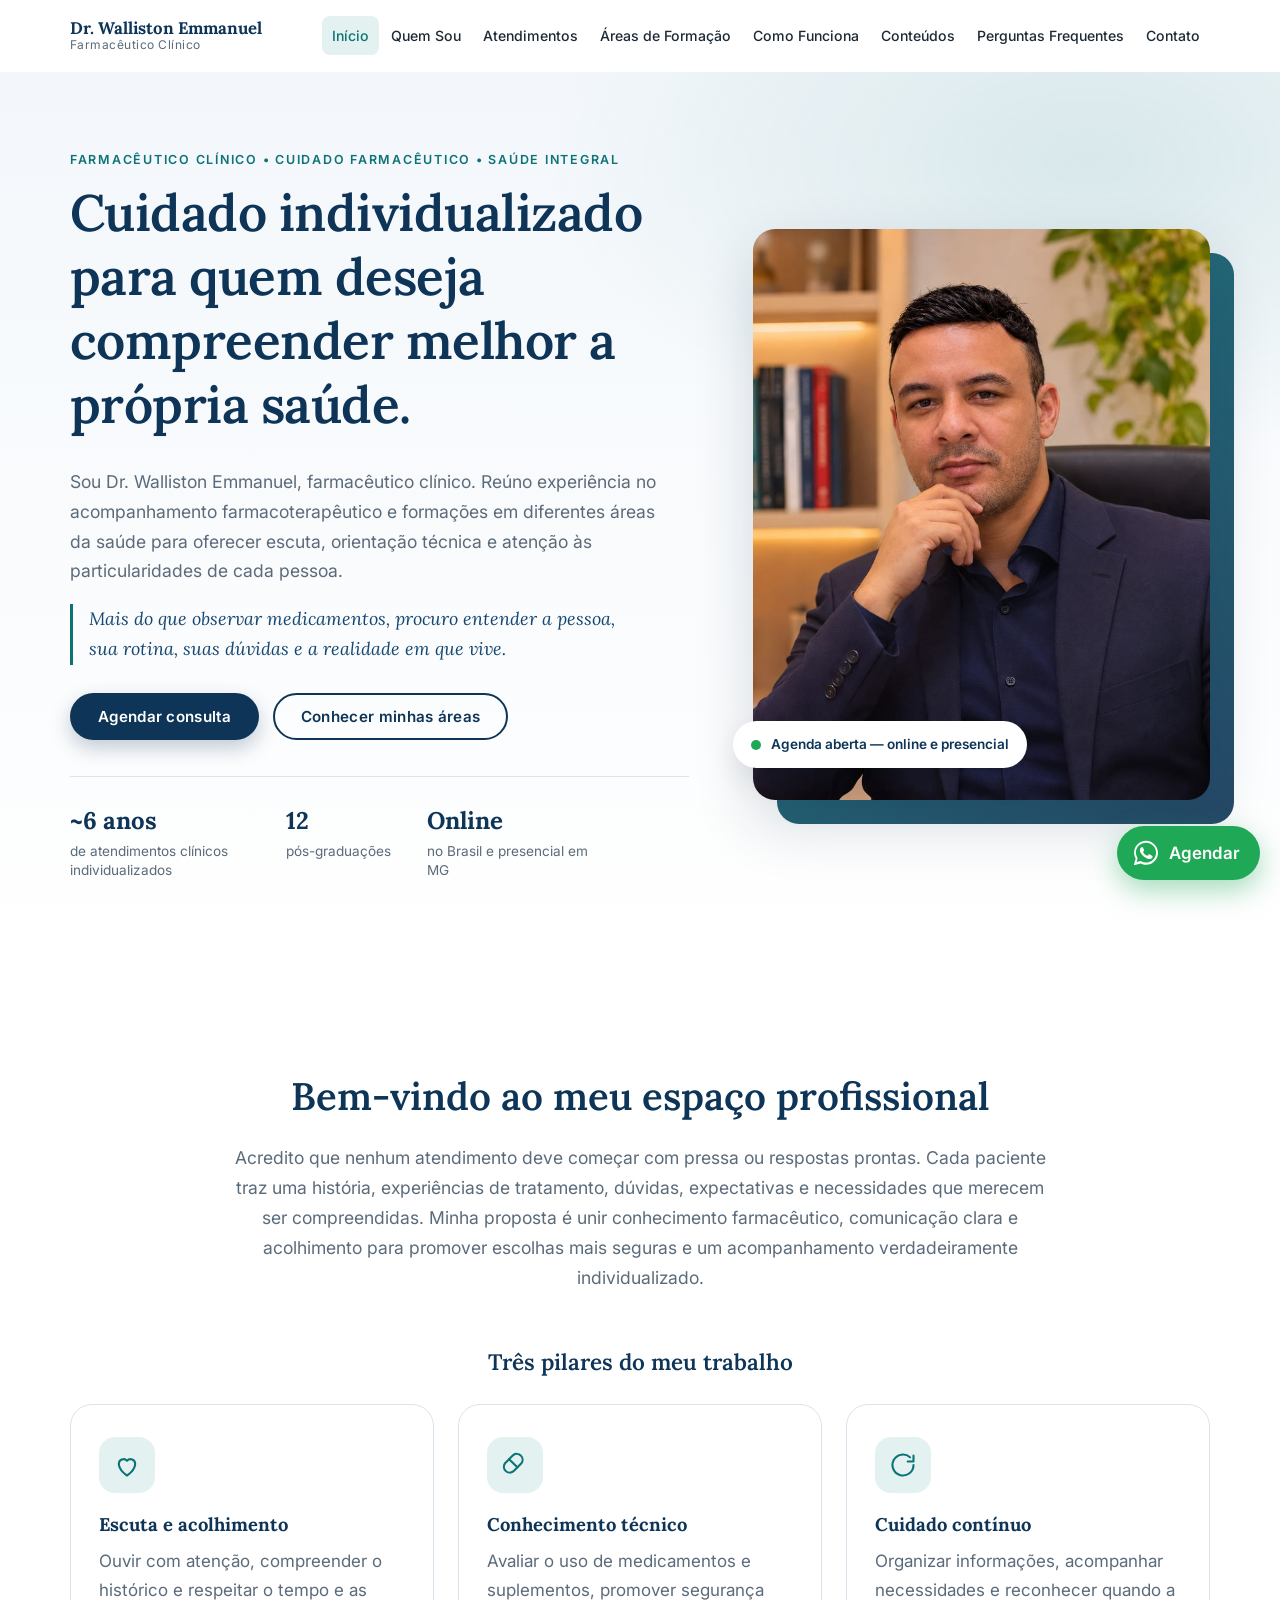
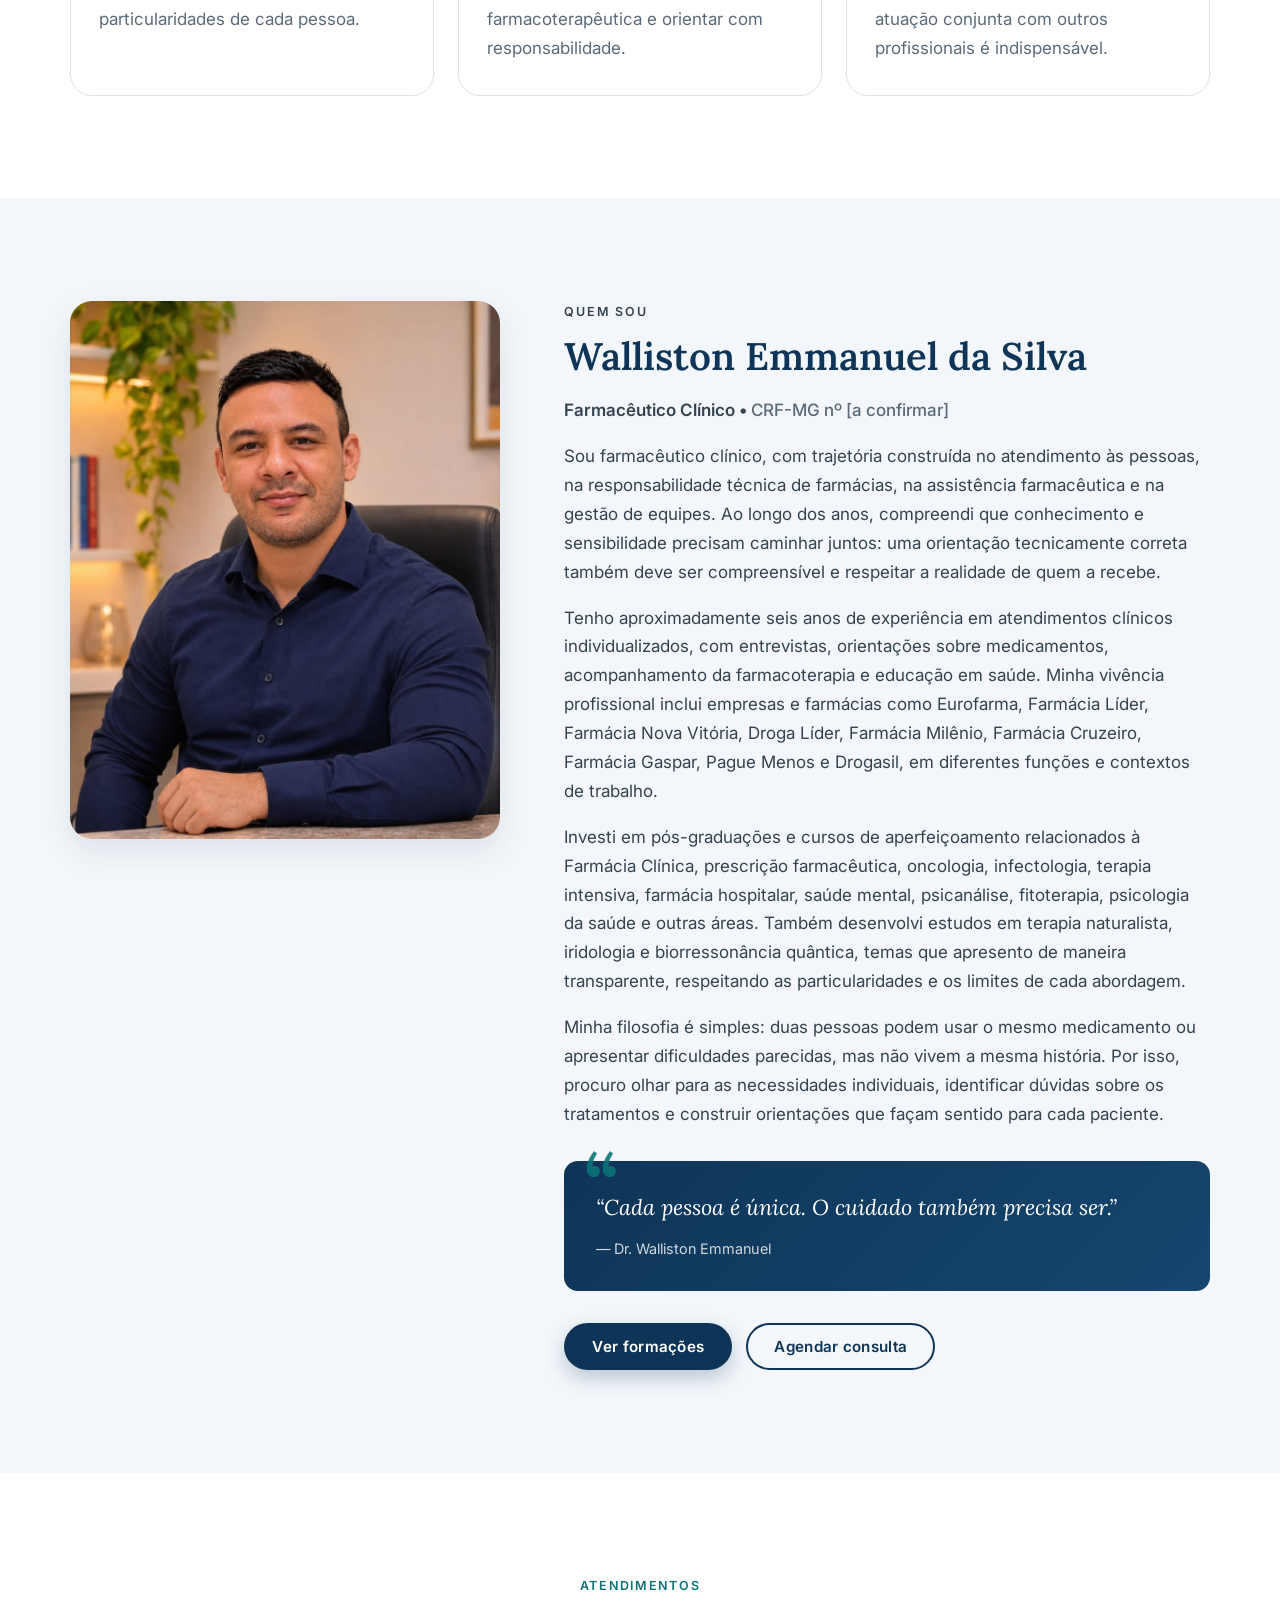
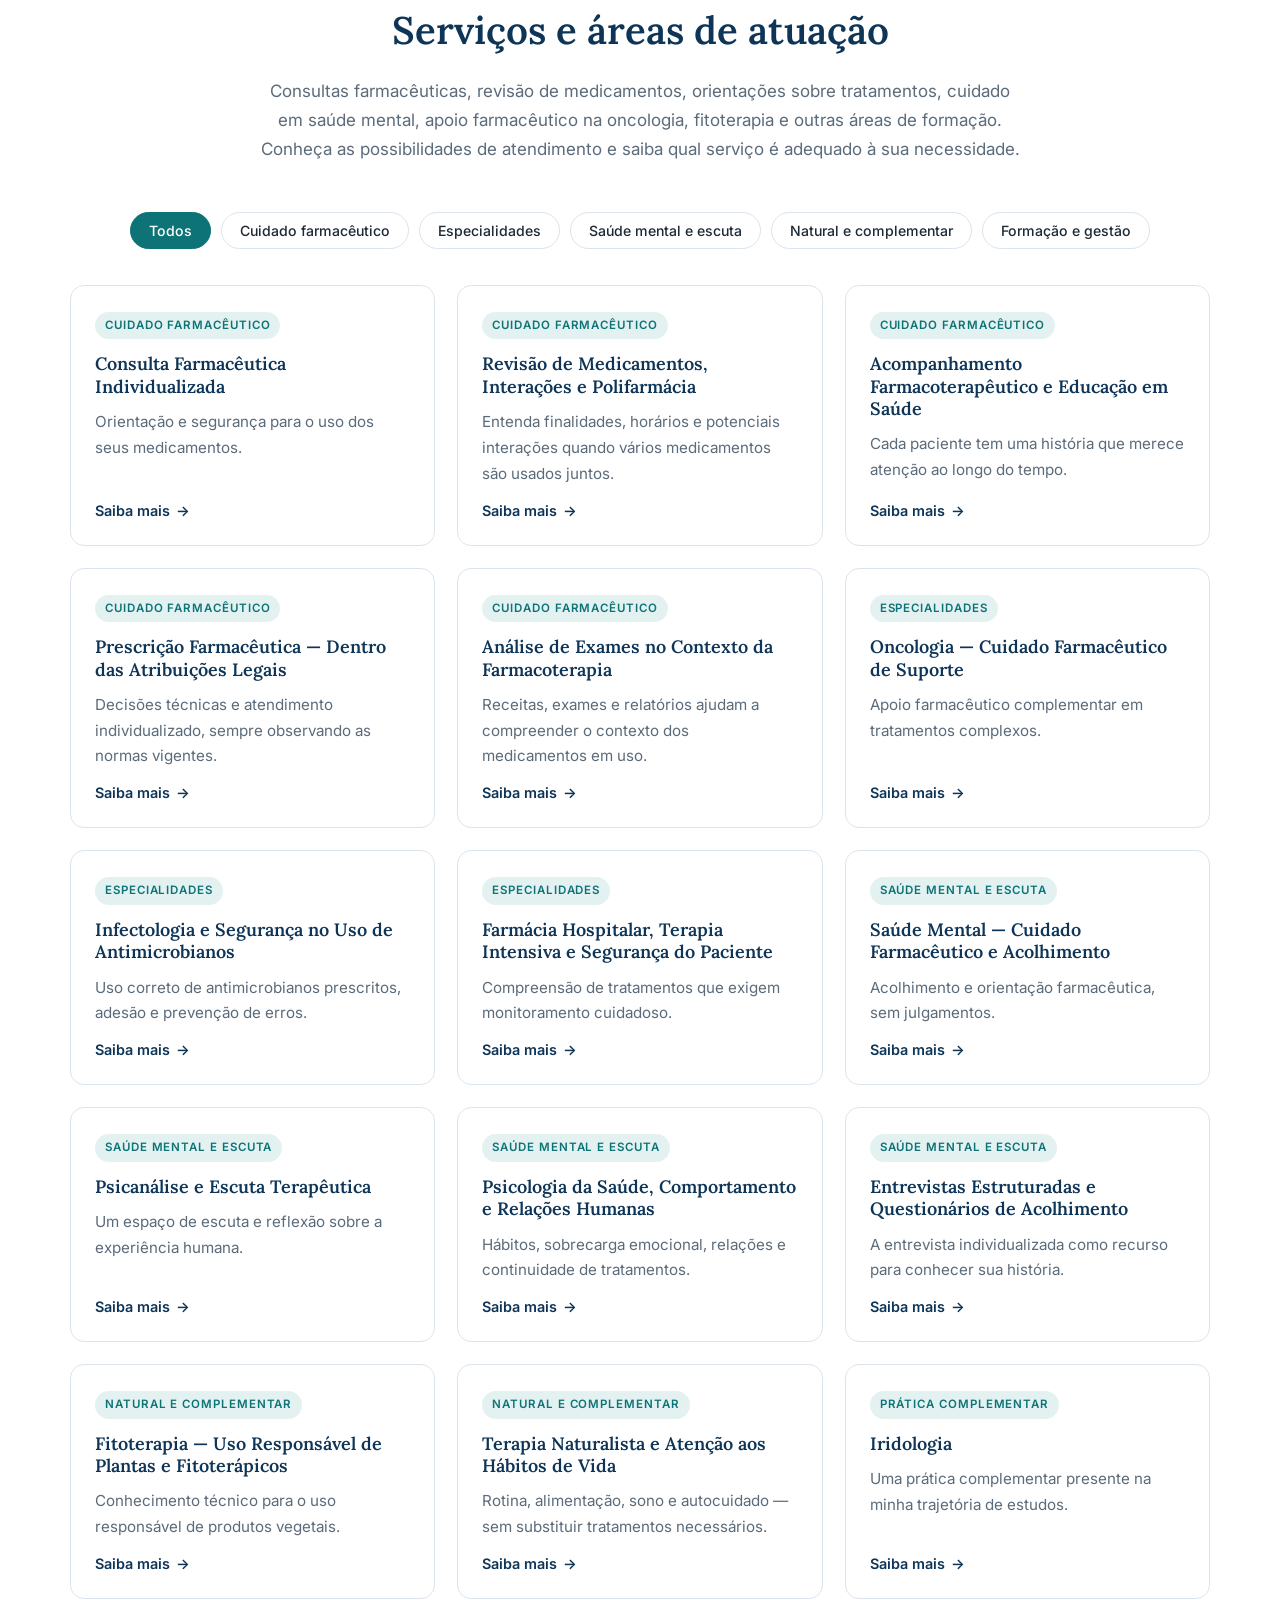
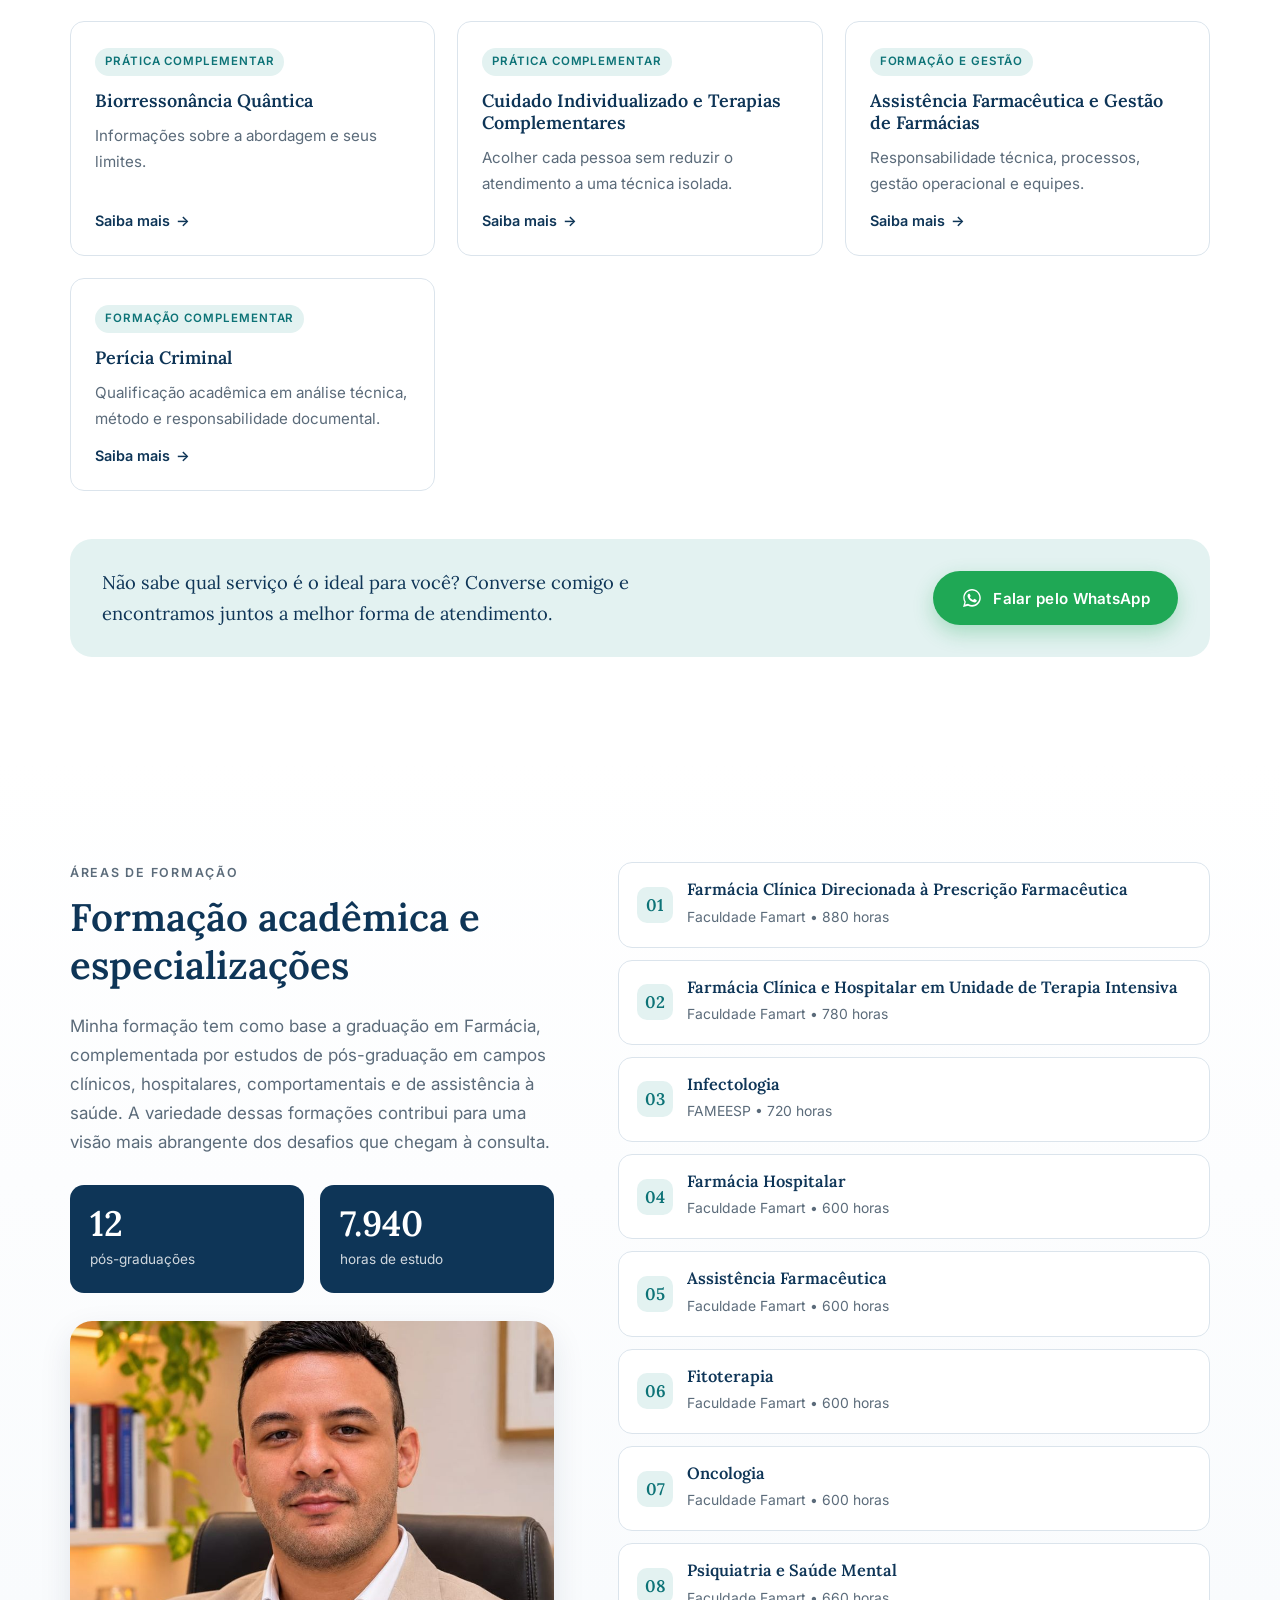
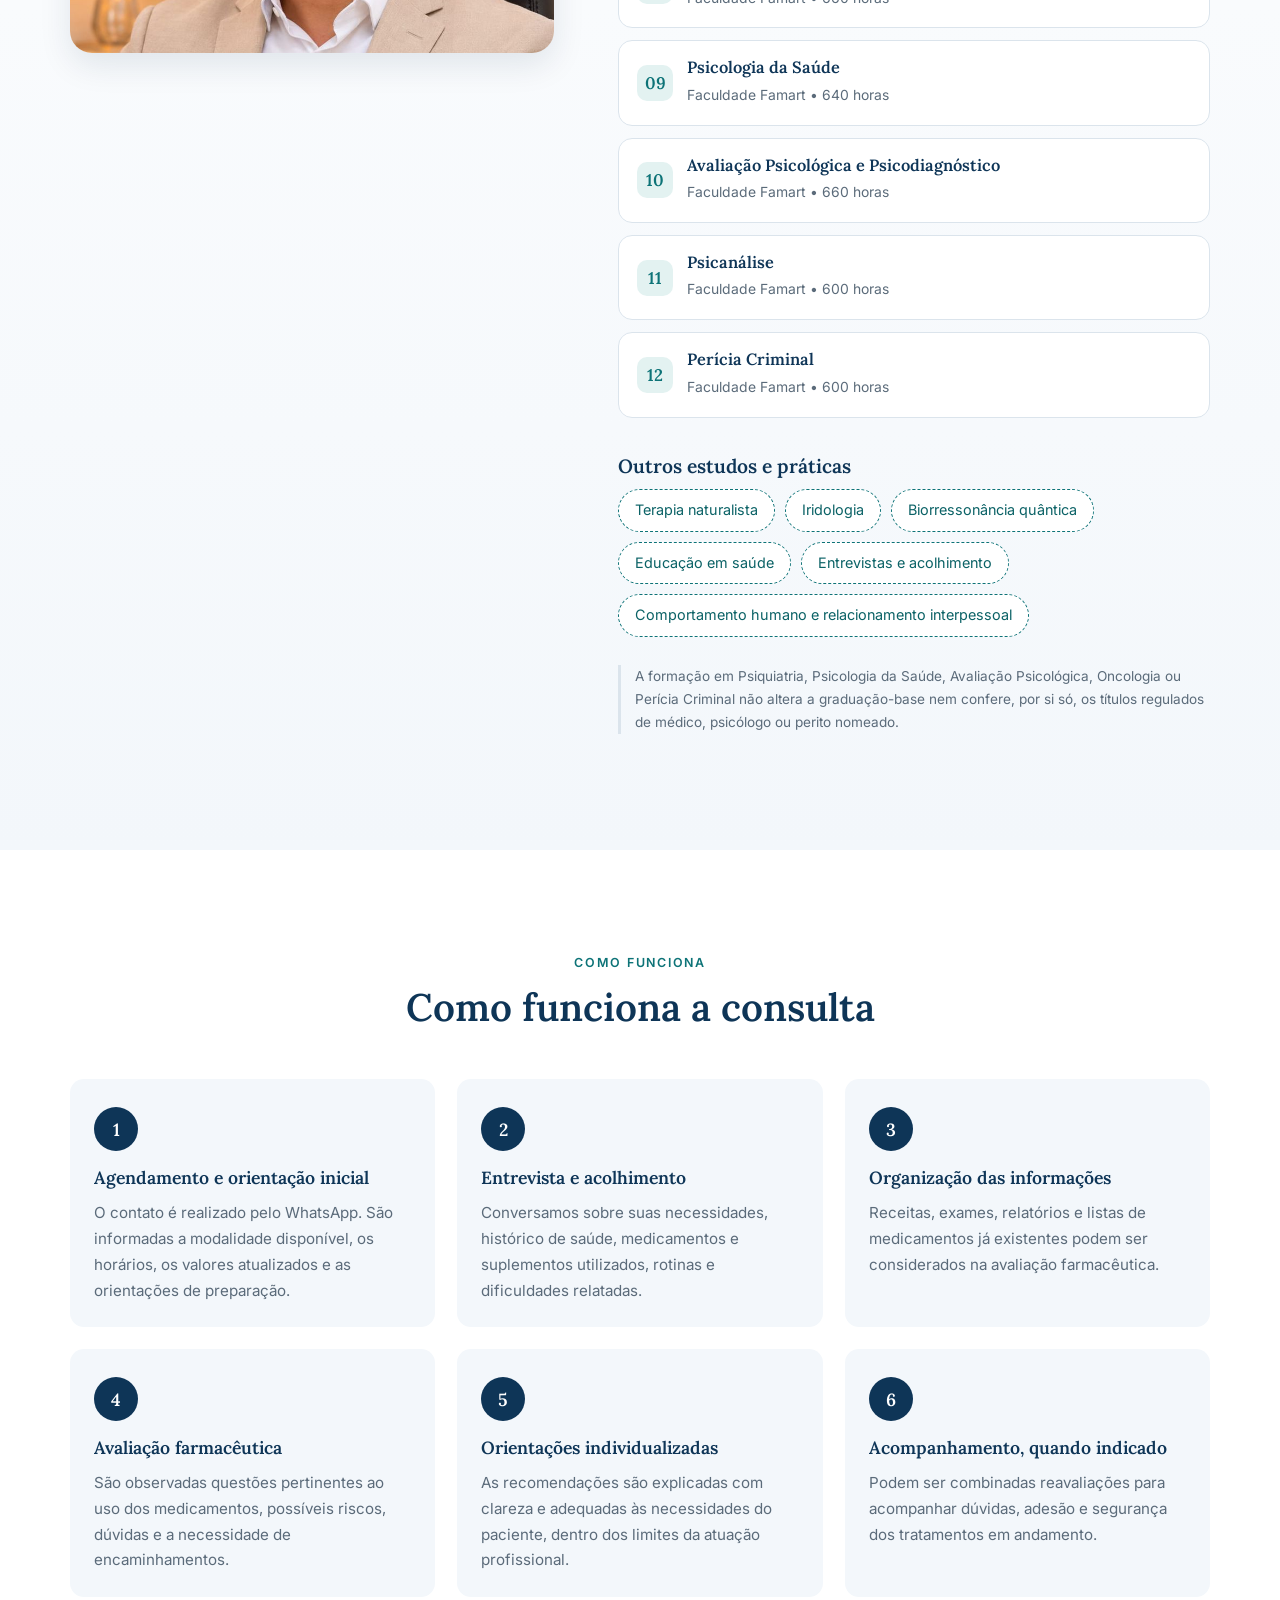
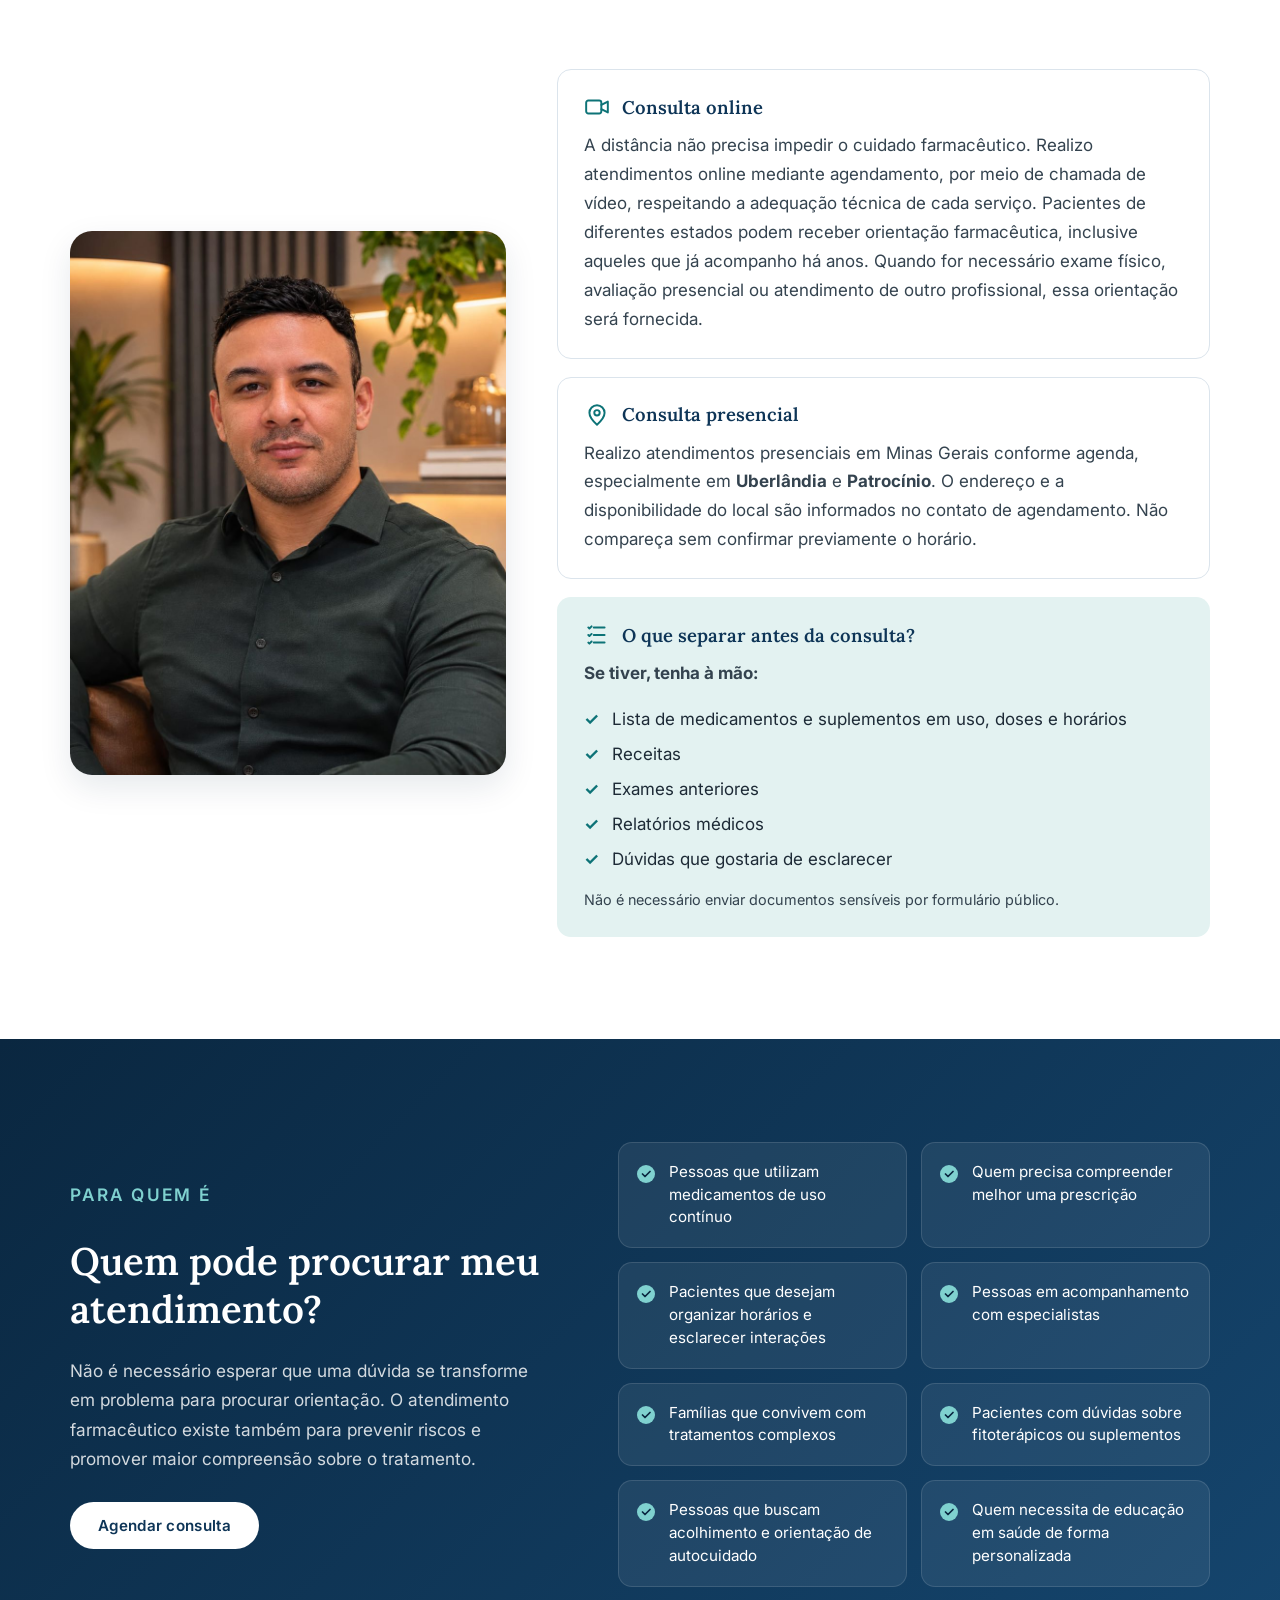
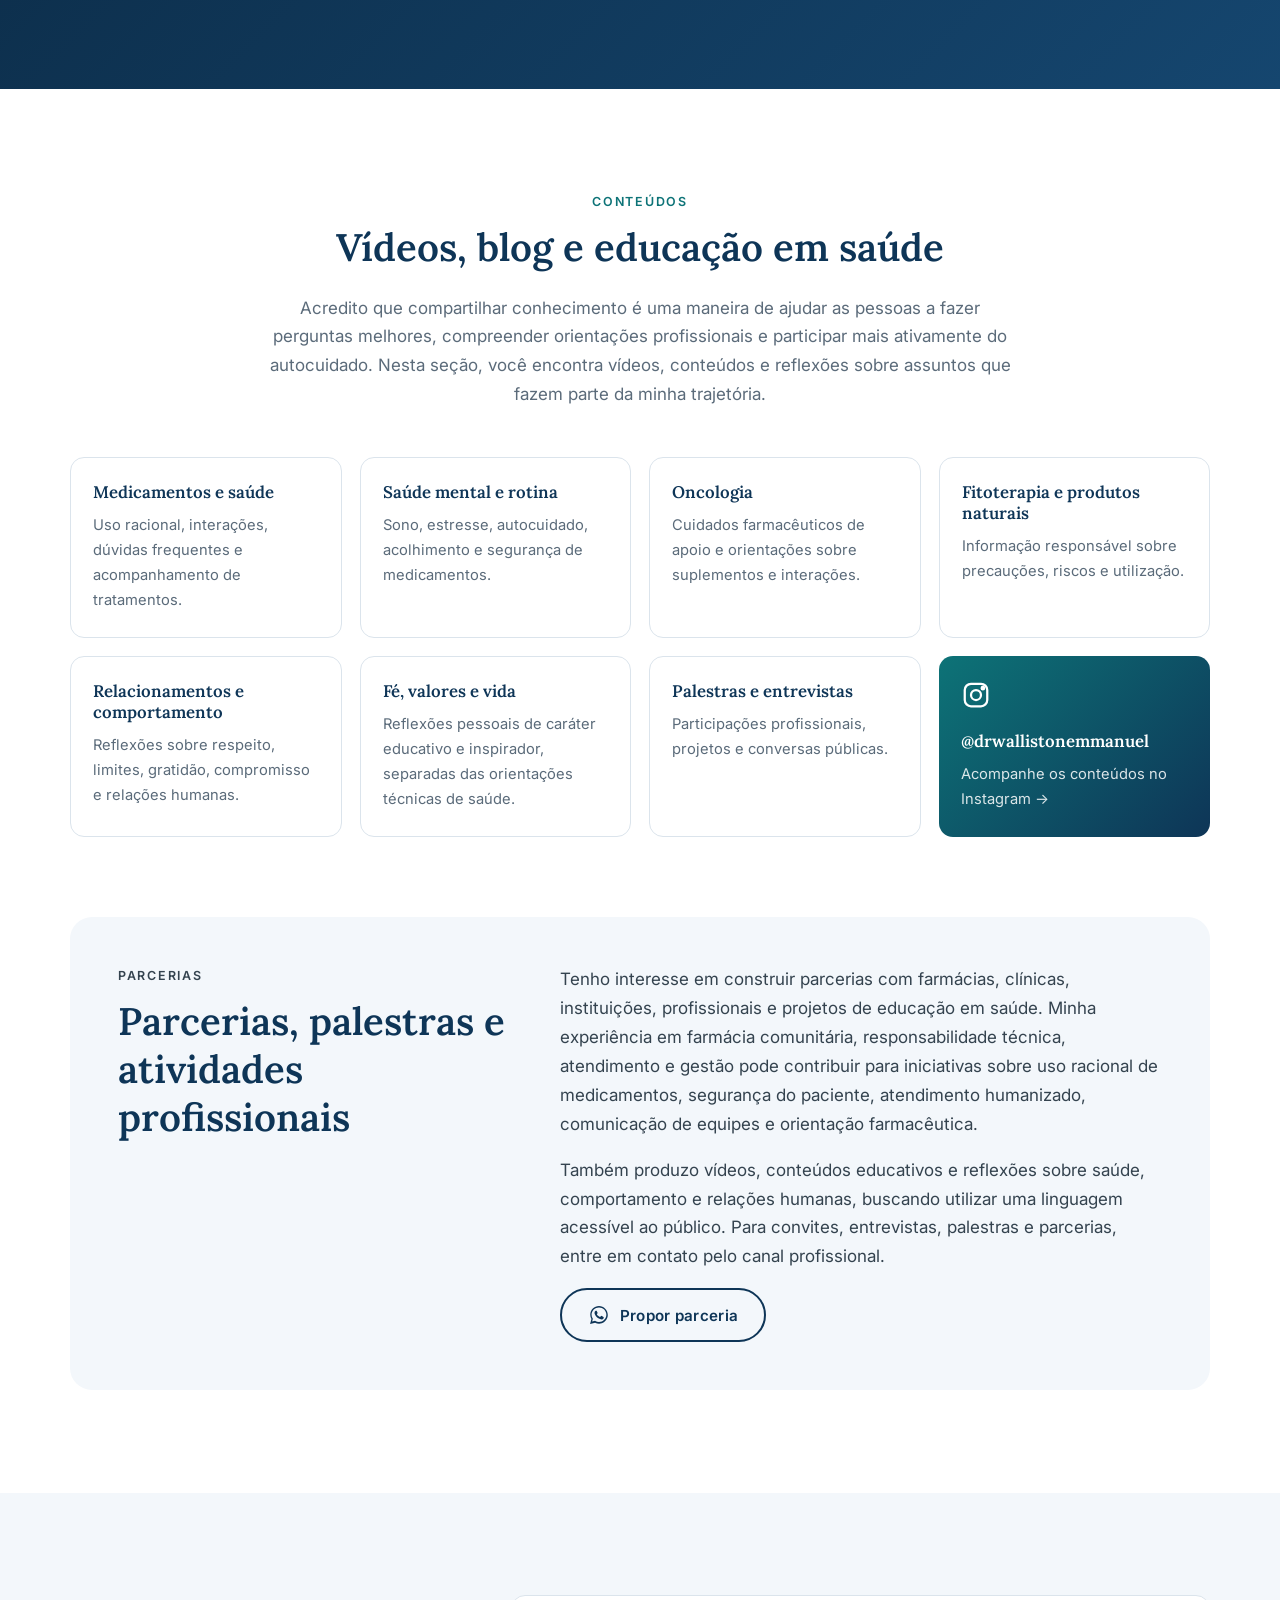
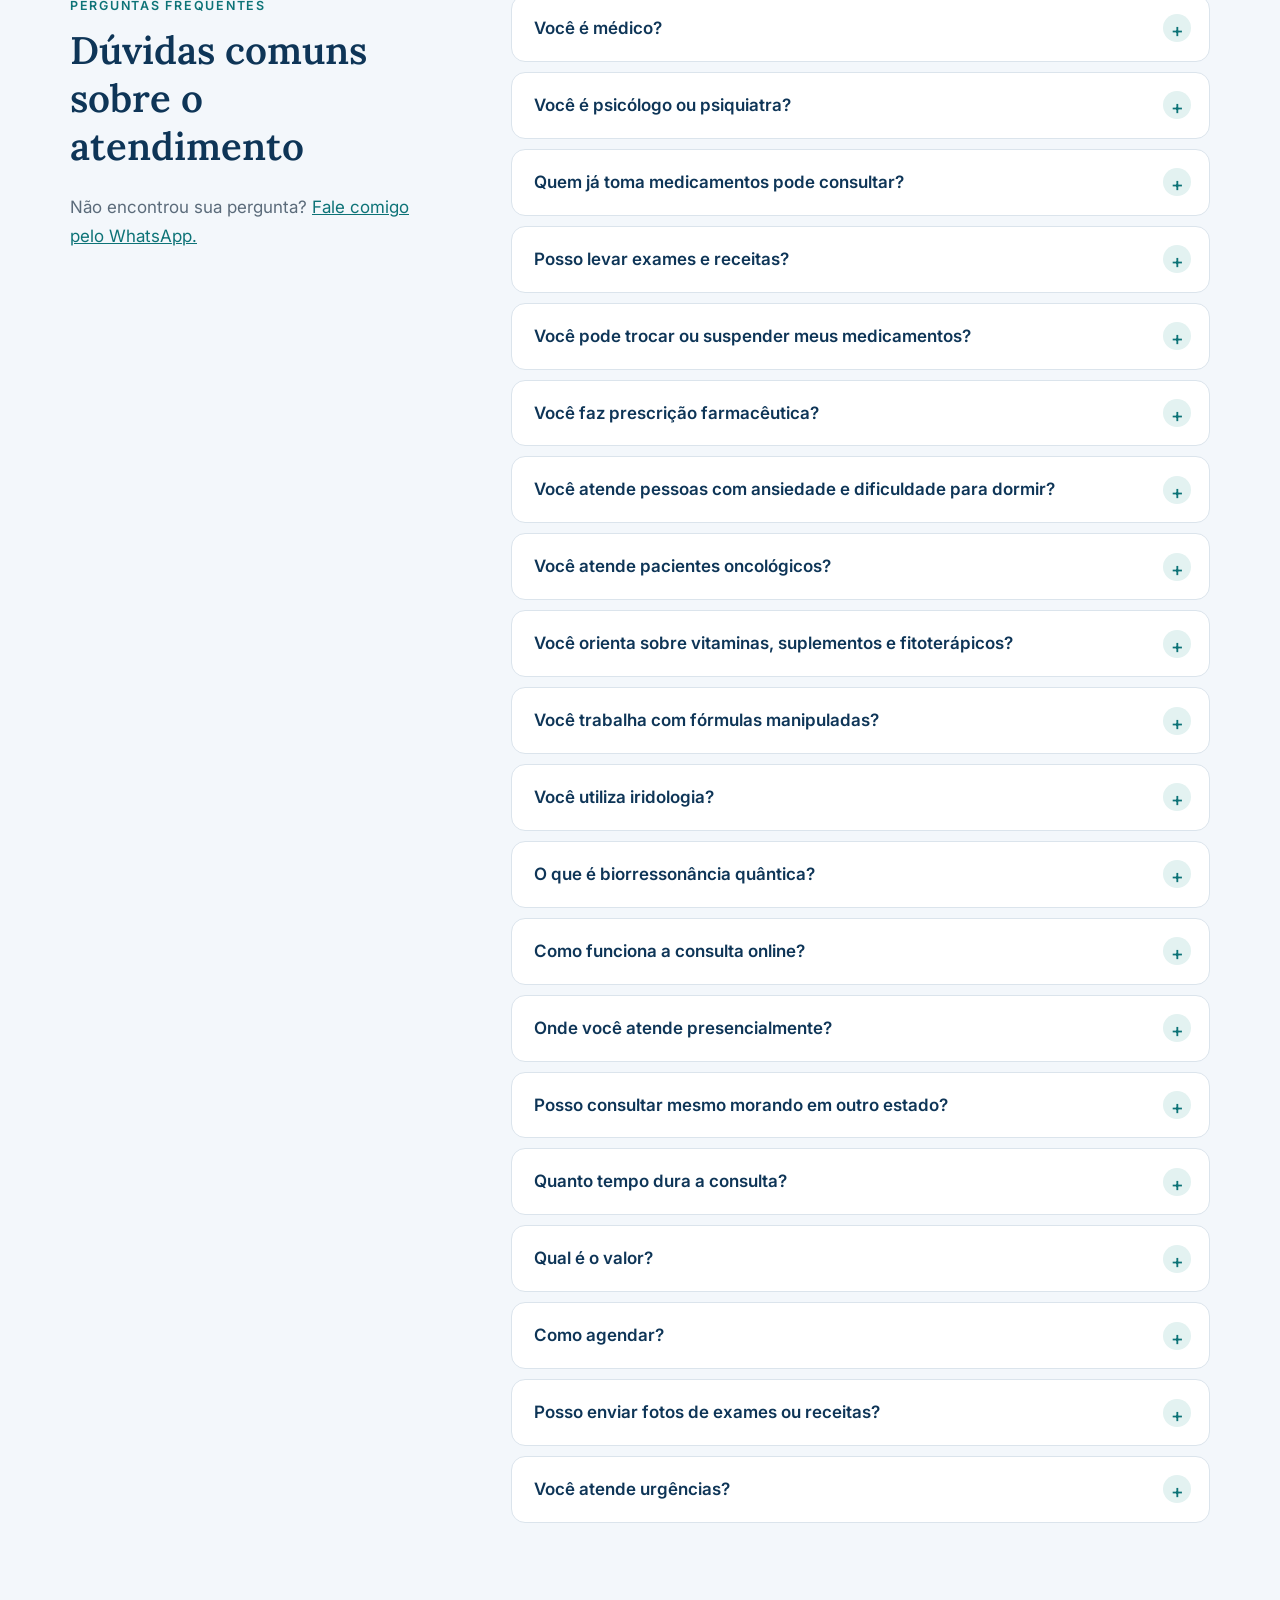
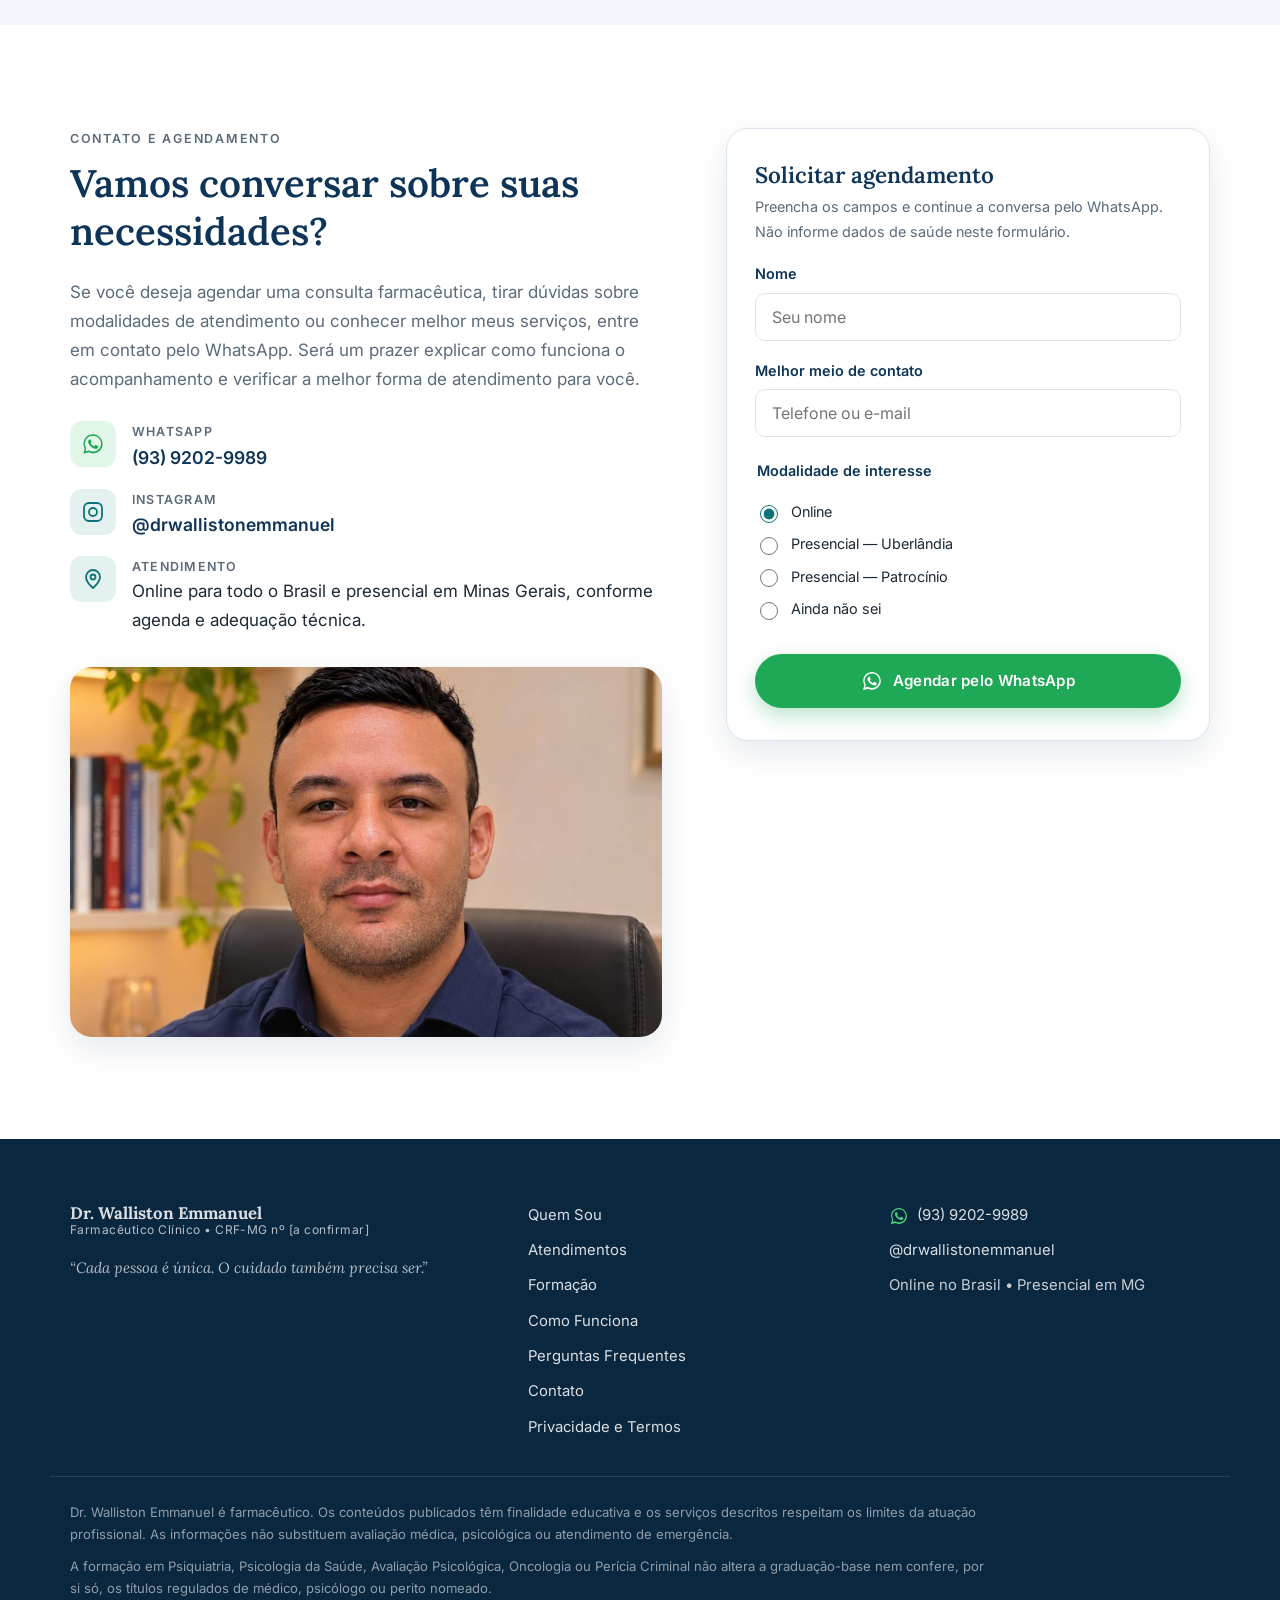
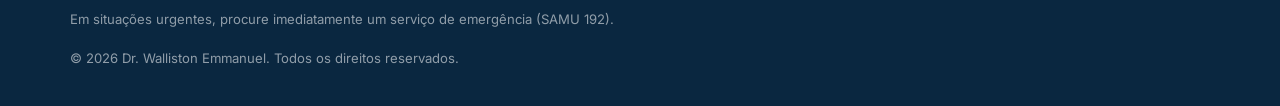
==== index.html @ 7d1b39a8 "Sua mensagem de commit aqui" ====
<!DOCTYPE html>
<html lang="pt-BR">
<head>
  <meta charset="UTF-8">
  <meta name="viewport" content="width=device-width, initial-scale=1.0">
  <title>Dr. Walliston Emmanuel | Farmacêutico Clínico e Consulta Online</title>
  <meta name="description" content="Consulta farmacêutica individualizada, orientação sobre medicamentos, fitoterapia e cuidado em saúde mental. Conheça o atendimento do Dr. Walliston Emmanuel.">
  <meta property="og:title" content="Dr. Walliston Emmanuel | Farmacêutico Clínico">
  <meta property="og:description" content="Cuidado individualizado para quem deseja compreender melhor a própria saúde.">
  <meta property="og:image" content="assets/img/hero.jpg">
  <meta property="og:type" content="website">
  <meta name="theme-color" content="#0e3557">
  <link rel="preconnect" href="https://fonts.googleapis.com">
  <link rel="preconnect" href="https://fonts.gstatic.com" crossorigin>
  <link href="https://fonts.googleapis.com/css2?family=Lora:ital,wght@0,500;0,600;0,700;1,500&family=Inter:wght@400;500;600&display=swap" rel="stylesheet">
  <link rel="stylesheet" href="css/style.css">
  <script type="application/ld+json">
  {
    "@context": "https://schema.org",
    "@type": "Person",
    "name": "Walliston Emmanuel da Silva",
    "alternateName": "Dr. Walliston Emmanuel",
    "jobTitle": "Farmacêutico Clínico",
    "telephone": "+55-93-9202-9989",
    "sameAs": ["https://www.instagram.com/drwallistonemmanuel/"],
    "address": {"@type": "PostalAddress", "addressRegion": "MG", "addressCountry": "BR"}
  }
  </script>
</head>
<body>
  <a class="skip" href="#conteudo">Pular para o conteúdo</a>

  <!-- ===== CABEÇALHO ===== -->
  <header class="header" id="topo">
    <div class="container header__inner">
      <a href="#inicio" class="brand" aria-label="Dr. Walliston Emmanuel — início">
        <span class="brand__text">
          <strong>Dr. Walliston Emmanuel</strong>
          <small>Farmacêutico Clínico</small>
        </span>
      </a>
      <button class="nav-toggle" aria-label="Abrir menu" aria-expanded="false" aria-controls="menu">
        <span></span><span></span><span></span>
      </button>
      <nav class="nav" id="menu" aria-label="Menu principal">
        <ul>
          <li><a href="#inicio">Início</a></li>
          <li><a href="#quem-sou">Quem Sou</a></li>
          <li><a href="#atendimentos">Atendimentos</a></li>
          <li><a href="#formacao">Áreas de Formação</a></li>
          <li><a href="#como-funciona">Como Funciona</a></li>
          <li><a href="#conteudos">Conteúdos</a></li>
          <li><a href="#faq">Perguntas Frequentes</a></li>
          <li><a href="#contato">Contato</a></li>
        </ul>
        <a href="#contato" class="btn btn--primary btn--sm nav__cta">Agendar consulta</a>
      </nav>
    </div>
  </header>

  <main id="conteudo">

    <!-- ===== 1. INÍCIO ===== -->
    <section class="hero" id="inicio">
      <div class="container hero__inner">
        <div class="hero__text reveal">
          <p class="eyebrow">Farmacêutico Clínico • Cuidado Farmacêutico • Saúde Integral</p>
          <h1>Cuidado individualizado para quem deseja compreender melhor a própria saúde.</h1>
          <p class="hero__sub">Sou Dr. Walliston Emmanuel, farmacêutico clínico. Reúno experiência no acompanhamento farmacoterapêutico e formações em diferentes áreas da saúde para oferecer escuta, orientação técnica e atenção às particularidades de cada pessoa.</p>
          <p class="hero__call">Mais do que observar medicamentos, procuro entender a pessoa, sua rotina, suas dúvidas e a realidade em que vive.</p>
          <div class="hero__actions">
            <a href="#contato" class="btn btn--primary">Agendar consulta</a>
            <a href="#atendimentos" class="btn btn--ghost">Conhecer minhas áreas</a>
          </div>
          <ul class="hero__facts">
            <li><strong>~6 anos</strong><span>de atendimentos clínicos individualizados</span></li>
            <li><strong>12</strong><span>pós-graduações</span></li>
            <li><strong>Online</strong><span>no Brasil e presencial em MG</span></li>
          </ul>
        </div>
        <figure class="hero__photo reveal">
          <img src="assets/img/hero.jpg" alt="Dr. Walliston Emmanuel em seu consultório, de blazer azul-marinho" width="900" height="1125" fetchpriority="high">
          <figcaption class="hero__badge">
            <span class="dot"></span> Agenda aberta — online e presencial
          </figcaption>
        </figure>
      </div>
    </section>

    <!-- Boas-vindas + pilares -->
    <section class="section welcome">
      <div class="container">
        <div class="welcome__intro reveal">
          <h2>Bem-vindo ao meu espaço profissional</h2>
          <p>Acredito que nenhum atendimento deve começar com pressa ou respostas prontas. Cada paciente traz uma história, experiências de tratamento, dúvidas, expectativas e necessidades que merecem ser compreendidas. Minha proposta é unir conhecimento farmacêutico, comunicação clara e acolhimento para promover escolhas mais seguras e um acompanhamento verdadeiramente individualizado.</p>
        </div>
        <h3 class="pillars__title reveal">Três pilares do meu trabalho</h3>
        <div class="pillars">
          <article class="pillar reveal">
            <div class="pillar__icon" aria-hidden="true">
              <svg viewBox="0 0 24 24"><path d="M12 21s-7-4.35-7-10a4 4 0 0 1 7-2.65A4 4 0 0 1 19 11c0 5.65-7 10-7 10z"/></svg>
            </div>
            <h4>Escuta e acolhimento</h4>
            <p>Ouvir com atenção, compreender o histórico e respeitar o tempo e as particularidades de cada pessoa.</p>
          </article>
          <article class="pillar reveal">
            <div class="pillar__icon" aria-hidden="true">
              <svg viewBox="0 0 24 24"><path d="M10.5 3.5a5 5 0 0 1 7 7l-7 7a5 5 0 0 1-7-7z"/><path d="M7 7l7 7"/></svg>
            </div>
            <h4>Conhecimento técnico</h4>
            <p>Avaliar o uso de medicamentos e suplementos, promover segurança farmacoterapêutica e orientar com responsabilidade.</p>
          </article>
          <article class="pillar reveal">
            <div class="pillar__icon" aria-hidden="true">
              <svg viewBox="0 0 24 24"><path d="M21 12a9 9 0 1 1-3-6.7"/><path d="M21 4v5h-5"/></svg>
            </div>
            <h4>Cuidado contínuo</h4>
            <p>Organizar informações, acompanhar necessidades e reconhecer quando a atuação conjunta com outros profissionais é indispensável.</p>
          </article>
        </div>
      </div>
    </section>

    <!-- ===== 2. QUEM SOU ===== -->
    <section class="section about" id="quem-sou">
      <div class="container about__inner">
        <figure class="about__photo reveal">
          <img src="assets/img/sobre.jpg" alt="Dr. Walliston Emmanuel sorrindo, sentado à mesa do consultório" width="900" height="1125" loading="lazy">
        </figure>
        <div class="about__text reveal">
          <p class="eyebrow">Quem sou</p>
          <h2>Walliston Emmanuel da Silva</h2>
          <p class="about__role">Farmacêutico Clínico • <span class="crf">CRF-MG nº <!-- TODO: inserir número confirmado -->[a confirmar]</span></p>
          <p>Sou farmacêutico clínico, com trajetória construída no atendimento às pessoas, na responsabilidade técnica de farmácias, na assistência farmacêutica e na gestão de equipes. Ao longo dos anos, compreendi que conhecimento e sensibilidade precisam caminhar juntos: uma orientação tecnicamente correta também deve ser compreensível e respeitar a realidade de quem a recebe.</p>
          <p>Tenho aproximadamente seis anos de experiência em atendimentos clínicos individualizados, com entrevistas, orientações sobre medicamentos, acompanhamento da farmacoterapia e educação em saúde. Minha vivência profissional inclui empresas e farmácias como Eurofarma, Farmácia Líder, Farmácia Nova Vitória, Droga Líder, Farmácia Milênio, Farmácia Cruzeiro, Farmácia Gaspar, Pague Menos e Drogasil, em diferentes funções e contextos de trabalho.</p>
          <p>Investi em pós-graduações e cursos de aperfeiçoamento relacionados à Farmácia Clínica, prescrição farmacêutica, oncologia, infectologia, terapia intensiva, farmácia hospitalar, saúde mental, psicanálise, fitoterapia, psicologia da saúde e outras áreas. Também desenvolvi estudos em terapia naturalista, iridologia e biorressonância quântica, temas que apresento de maneira transparente, respeitando as particularidades e os limites de cada abordagem.</p>
          <p>Minha filosofia é simples: duas pessoas podem usar o mesmo medicamento ou apresentar dificuldades parecidas, mas não vivem a mesma história. Por isso, procuro olhar para as necessidades individuais, identificar dúvidas sobre os tratamentos e construir orientações que façam sentido para cada paciente.</p>
          <blockquote class="signature">
            <p>“Cada pessoa é única. O cuidado também precisa ser.”</p>
            <cite>— Dr. Walliston Emmanuel</cite>
          </blockquote>
          <div class="about__actions">
            <a href="#formacao" class="btn btn--primary">Ver formações</a>
            <a href="#contato" class="btn btn--ghost">Agendar consulta</a>
          </div>
        </div>
      </div>
    </section>

    <!-- ===== 4. ATENDIMENTOS ===== -->
    <section class="section services" id="atendimentos">
      <div class="container">
        <header class="section__head reveal">
          <p class="eyebrow">Atendimentos</p>
          <h2>Serviços e áreas de atuação</h2>
          <p>Consultas farmacêuticas, revisão de medicamentos, orientações sobre tratamentos, cuidado em saúde mental, apoio farmacêutico na oncologia, fitoterapia e outras áreas de formação. Conheça as possibilidades de atendimento e saiba qual serviço é adequado à sua necessidade.</p>
        </header>

        <div class="filters reveal" role="tablist" aria-label="Filtrar serviços">
          <button class="filter is-active" data-filter="all" role="tab" aria-selected="true">Todos</button>
          <button class="filter" data-filter="farmacia" role="tab" aria-selected="false">Cuidado farmacêutico</button>
          <button class="filter" data-filter="especialidades" role="tab" aria-selected="false">Especialidades</button>
          <button class="filter" data-filter="mente" role="tab" aria-selected="false">Saúde mental e escuta</button>
          <button class="filter" data-filter="natural" role="tab" aria-selected="false">Natural e complementar</button>
          <button class="filter" data-filter="profissional" role="tab" aria-selected="false">Formação e gestão</button>
        </div>

        <div class="cards" id="service-cards">

          <article class="card" data-cat="farmacia">
            <span class="card__tag">Cuidado farmacêutico</span>
            <h3>Consulta Farmacêutica Individualizada</h3>
            <p>Orientação e segurança para o uso dos seus medicamentos.</p>
            <button class="card__more" type="button">Saiba mais</button>
            <div class="card__full" hidden>
              <p>A consulta farmacêutica é um momento de escuta e avaliação profissional dedicado à compreensão do histórico de uso de medicamentos, suplementos, dificuldades de adesão e dúvidas que impactam o autocuidado. Durante o atendimento, conversamos sobre a rotina, os tratamentos prescritos, possíveis efeitos indesejados e necessidades de orientação ou encaminhamento. O objetivo é promover segurança, clareza e uso racional de medicamentos.</p>
              <p class="note"><strong>Indicado para:</strong> quem utiliza medicamentos de maneira contínua, tem dúvidas sobre horários, associações, reações adversas, suplementos ou deseja organizar suas informações de saúde.</p>
            </div>
          </article>

          <article class="card" data-cat="farmacia">
            <span class="card__tag">Cuidado farmacêutico</span>
            <h3>Revisão de Medicamentos, Interações e Polifarmácia</h3>
            <p>Entenda finalidades, horários e potenciais interações quando vários medicamentos são usados juntos.</p>
            <button class="card__more" type="button">Saiba mais</button>
            <div class="card__full" hidden>
              <p>Quando vários medicamentos são utilizados ao mesmo tempo, é importante entender suas finalidades, horários, potenciais interações e cuidados necessários. Faço revisão farmacêutica das informações disponíveis, identifico pontos que merecem atenção e oriento como conversar com o prescritor sobre eventuais ajustes.</p>
              <p class="note">Nenhum medicamento de prescrição é suspenso ou alterado pelo paciente com base apenas em conteúdo do site.</p>
            </div>
          </article>

          <article class="card" data-cat="farmacia">
            <span class="card__tag">Cuidado farmacêutico</span>
            <h3>Acompanhamento Farmacoterapêutico e Educação em Saúde</h3>
            <p>Cada paciente tem uma história que merece atenção ao longo do tempo.</p>
            <button class="card__more" type="button">Saiba mais</button>
            <div class="card__full" hidden>
              <p>O acompanhamento farmacoterapêutico permite revisar dúvidas ao longo do tempo, verificar dificuldades relatadas, organizar o plano de uso dos medicamentos e reforçar orientações relevantes. A educação em saúde faz parte desse processo: compreender o próprio tratamento é uma maneira importante de participar das decisões juntamente com a equipe responsável.</p>
            </div>
          </article>

          <article class="card" data-cat="farmacia">
            <span class="card__tag">Cuidado farmacêutico</span>
            <h3>Prescrição Farmacêutica — Dentro das Atribuições Legais</h3>
            <p>Decisões técnicas e atendimento individualizado, sempre observando as normas vigentes.</p>
            <button class="card__more" type="button">Saiba mais</button>
            <div class="card__full" hidden>
              <p>Minha formação em Farmácia Clínica direcionada à Prescrição Farmacêutica contribui para decisões técnicas e para o atendimento individualizado. Quando cabível e juridicamente autorizado, a atuação pode incluir intervenções e documentos farmacêuticos pertinentes, sempre observando as normas vigentes, a segurança do paciente e a necessidade de avaliação por profissional prescritor habilitado.</p>
            </div>
          </article>

          <article class="card" data-cat="farmacia">
            <span class="card__tag">Cuidado farmacêutico</span>
            <h3>Análise de Exames no Contexto da Farmacoterapia</h3>
            <p>Receitas, exames e relatórios ajudam a compreender o contexto dos medicamentos em uso.</p>
            <button class="card__more" type="button">Saiba mais</button>
            <div class="card__full" hidden>
              <p>Receitas, exames laboratoriais e relatórios já disponíveis ajudam a compreender o contexto dos medicamentos em uso. Posso discutir informações relevantes para o cuidado farmacêutico, orientar sobre possíveis efeitos dos tratamentos em determinados parâmetros e identificar situações que devem ser levadas ao médico responsável.</p>
              <p class="note">Essa análise não substitui diagnóstico nem interpretação médica de exames.</p>
            </div>
          </article>

          <article class="card" data-cat="especialidades">
            <span class="card__tag">Especialidades</span>
            <h3>Oncologia — Cuidado Farmacêutico de Suporte</h3>
            <p>Apoio farmacêutico complementar em tratamentos complexos.</p>
            <button class="card__more" type="button">Saiba mais</button>
            <div class="card__full" hidden>
              <p>Pessoas em tratamento oncológico frequentemente convivem com esquemas terapêuticos complexos, dúvidas sobre medicamentos de suporte, efeitos adversos e uso de suplementos. Minha formação em Oncologia orienta um trabalho de suporte farmacêutico: revisar os medicamentos relatados, reforçar cuidados com adesão, observar riscos de interações e facilitar a comunicação com a equipe assistente.</p>
              <p class="note">O tratamento do câncer é conduzido pela equipe oncológica; o cuidado farmacêutico é complementar.</p>
            </div>
          </article>

          <article class="card" data-cat="especialidades">
            <span class="card__tag">Especialidades</span>
            <h3>Infectologia e Segurança no Uso de Antimicrobianos</h3>
            <p>Uso correto de antimicrobianos prescritos, adesão e prevenção de erros.</p>
            <button class="card__more" type="button">Saiba mais</button>
            <div class="card__full" hidden>
              <p>A formação em Infectologia oferece fundamentos para orientar sobre uso correto de antimicrobianos prescritos, adesão ao esquema, prevenção de erros e reconhecimento de sinais que exigem atendimento.</p>
              <p class="note">A consulta não substitui o diagnóstico da infecção e não é um canal de fornecimento ou prescrição de antibióticos fora das condições legais.</p>
            </div>
          </article>

          <article class="card" data-cat="especialidades">
            <span class="card__tag">Especialidades</span>
            <h3>Farmácia Hospitalar, Terapia Intensiva e Segurança do Paciente</h3>
            <p>Compreensão de tratamentos que exigem monitoramento cuidadoso.</p>
            <button class="card__more" type="button">Saiba mais</button>
            <div class="card__full" hidden>
              <p>Tenho formação em Farmácia Hospitalar e Unidade de Terapia Intensiva, áreas que aprofundam conhecimentos sobre medicamentos de maior complexidade, processos assistenciais, riscos farmacoterapêuticos e comunicação em equipes de saúde. Esses conhecimentos enriquecem minha atuação educativa e clínica, especialmente na compreensão de tratamentos que exigem monitoramento cuidadoso.</p>
            </div>
          </article>

          <article class="card" data-cat="mente">
            <span class="card__tag">Saúde mental e escuta</span>
            <h3>Saúde Mental — Cuidado Farmacêutico e Acolhimento</h3>
            <p>Acolhimento e orientação farmacêutica, sem julgamentos.</p>
            <button class="card__more" type="button">Saiba mais</button>
            <div class="card__full" hidden>
              <p>Ansiedade, estresse, alterações do sono e dificuldades emocionais podem influenciar o cotidiano e a maneira como uma pessoa utiliza medicamentos. Minha formação em Psiquiatria e Saúde Mental, associada à Farmácia Clínica, permite abordar o uso de medicamentos psicotrópicos, dúvidas sobre efeitos adversos, adesão, rotina e necessidade de acompanhamento multiprofissional.</p>
              <p class="note">O acolhimento acontece sem julgamento, com encaminhamento a psicólogos e médicos quando necessário.</p>
            </div>
          </article>

          <article class="card" data-cat="mente">
            <span class="card__tag">Saúde mental e escuta</span>
            <h3>Psicanálise e Escuta Terapêutica</h3>
            <p>Um espaço de escuta e reflexão sobre a experiência humana.</p>
            <button class="card__more" type="button">Saiba mais</button>
            <div class="card__full" hidden>
              <p>Minha formação em Psicanálise sustenta uma proposta de escuta cuidadosa e reflexão sobre experiências pessoais, emoções, relações, conflitos e desafios vividos no cotidiano. O espaço de conversa busca favorecer a compreensão da própria história e das situações enfrentadas. A modalidade, duração, limites de confidencialidade e objetivos são explicados no agendamento.</p>
              <p class="note">Esse trabalho não deve ser confundido com avaliação psicológica privativa ou atendimento médico psiquiátrico.</p>
            </div>
          </article>

          <article class="card" data-cat="mente">
            <span class="card__tag">Saúde mental e escuta</span>
            <h3>Psicologia da Saúde, Comportamento e Relações Humanas</h3>
            <p>Hábitos, sobrecarga emocional, relações e continuidade de tratamentos.</p>
            <button class="card__more" type="button">Saiba mais</button>
            <div class="card__full" hidden>
              <p>A maneira como pensamos, convivemos e organizamos a rotina influencia escolhas de autocuidado. Meus estudos em Psicologia da Saúde e comportamento social ampliam a atenção a temas como hábitos, sobrecarga emocional, relações familiares, comunicação e dificuldades de continuidade de tratamentos.</p>
              <p class="note">A abordagem é educativa e de acolhimento, respeitando as competências exclusivas da Psicologia.</p>
            </div>
          </article>

          <article class="card" data-cat="mente">
            <span class="card__tag">Saúde mental e escuta</span>
            <h3>Entrevistas Estruturadas e Questionários de Acolhimento</h3>
            <p>A entrevista individualizada como recurso para conhecer sua história.</p>
            <button class="card__more" type="button">Saiba mais</button>
            <div class="card__full" hidden>
              <p>Utilizo a entrevista individualizada como recurso para conhecer história, hábitos, preocupações e dificuldades relatadas. Questionários podem ajudar a organizar temas de conversa, mas não são anunciados como testes psicológicos privativos ou instrumentos de diagnóstico. A entrevista também auxilia a decidir quando indicar outro profissional.</p>
            </div>
          </article>

          <article class="card" data-cat="natural">
            <span class="card__tag">Natural e complementar</span>
            <h3>Fitoterapia — Uso Responsável de Plantas e Fitoterápicos</h3>
            <p>Conhecimento técnico para o uso responsável de produtos vegetais.</p>
            <button class="card__more" type="button">Saiba mais</button>
            <div class="card__full" hidden>
              <p>A Fitoterapia faz parte da minha formação e do interesse por formas de cuidado que considerem recursos de origem vegetal. Na orientação farmacêutica, avalio as informações disponíveis sobre o uso de plantas medicinais e fitoterápicos, suas precauções, contraindicações e possíveis interações com medicamentos.</p>
              <p class="note">O fato de um produto ser natural não elimina riscos; o uso deve ser adequado à pessoa e à situação clínica.</p>
            </div>
          </article>

          <article class="card" data-cat="natural">
            <span class="card__tag">Natural e complementar</span>
            <h3>Terapia Naturalista e Atenção aos Hábitos de Vida</h3>
            <p>Rotina, alimentação, sono e autocuidado — sem substituir tratamentos necessários.</p>
            <button class="card__more" type="button">Saiba mais</button>
            <div class="card__full" hidden>
              <p>Minha trajetória inclui estudos ligados ao cuidado naturalista, à rotina, à alimentação, ao sono e aos hábitos cotidianos. Essa perspectiva valoriza a conversa sobre escolhas de vida, bem-estar e autocuidado, sem substituir tratamentos necessários. Cada recomendação é contextualizada e considera a segurança do paciente, especialmente quando existem doenças prévias ou uso de medicamentos.</p>
            </div>
          </article>

          <article class="card" data-cat="natural">
            <span class="card__tag">Prática complementar</span>
            <h3>Iridologia</h3>
            <p>Uma prática complementar presente na minha trajetória de estudos.</p>
            <button class="card__more" type="button">Saiba mais</button>
            <div class="card__full" hidden>
              <p>A iridologia faz parte dos estudos e cursos que desenvolvi ao longo da minha trajetória de cuidado integrativo. Trata-se de uma prática tradicional de observação das características da íris, utilizada por seus praticantes como instrumento complementar de conversa e investigação de hábitos. Em minha apresentação profissional, procuro explicar de modo claro como a abordagem é utilizada e seus limites.</p>
              <p class="note">A iridologia não é exame diagnóstico validado e não substitui avaliação médica, exames laboratoriais ou outros métodos reconhecidos.</p>
            </div>
          </article>

          <article class="card" data-cat="natural">
            <span class="card__tag">Prática complementar</span>
            <h3>Biorressonância Quântica</h3>
            <p>Informações sobre a abordagem e seus limites.</p>
            <button class="card__more" type="button">Saiba mais</button>
            <div class="card__full" hidden>
              <p>Também tenho conhecimento e experiência de estudo com equipamentos e propostas conhecidos como biorressonância quântica. É um tema de interesse no campo das práticas complementares e pode ser apresentado ao público de maneira informativa, com explicação sobre seus princípios alegados e limites.</p>
              <p class="note">Não se trata de exame validado para diagnosticar doenças, identificar alterações de órgãos ou medir vitaminas e minerais.</p>
            </div>
          </article>

          <article class="card" data-cat="natural">
            <span class="card__tag">Prática complementar</span>
            <h3>Cuidado Individualizado e Terapias Complementares</h3>
            <p>Acolher cada pessoa sem reduzir o atendimento a uma técnica isolada.</p>
            <button class="card__more" type="button">Saiba mais</button>
            <div class="card__full" hidden>
              <p>Minha proposta é acolher as necessidades de cada pessoa sem reduzir o atendimento a uma técnica isolada. Conversas sobre hábitos, uso de medicamentos, práticas complementares e histórico de saúde precisam respeitar a segurança, a individualidade e o papel de cada profissional envolvido no cuidado.</p>
            </div>
          </article>

          <article class="card" data-cat="profissional">
            <span class="card__tag">Formação e gestão</span>
            <h3>Assistência Farmacêutica e Gestão de Farmácias</h3>
            <p>Responsabilidade técnica, processos, gestão operacional e equipes.</p>
            <button class="card__more" type="button">Saiba mais</button>
            <div class="card__full" hidden>
              <p>Além dos atendimentos, acumulo vivência em responsabilidade técnica, orientação farmacêutica, organização de processos, gestão operacional e relacionamento com equipes. Essa experiência me permite dialogar com farmácias, instituições e profissionais sobre boas práticas, cuidado ao paciente, educação em saúde e segurança no atendimento.</p>
            </div>
          </article>

          <article class="card" data-cat="profissional">
            <span class="card__tag">Formação complementar</span>
            <h3>Perícia Criminal</h3>
            <p>Qualificação acadêmica em análise técnica, método e responsabilidade documental.</p>
            <button class="card__more" type="button">Saiba mais</button>
            <div class="card__full" hidden>
              <p>Minha pós-graduação em Perícia Criminal integra minha trajetória de estudos e desenvolve conhecimentos relacionados à análise técnica, método e responsabilidade documental.</p>
              <p class="note">No site, apresento essa qualificação acadêmica sem divulgar serviços de perícia oficial, laudos judiciais ou atribuições que dependam de habilitação ou nomeação específica.</p>
            </div>
          </article>
        </div>

        <div class="cta-inline reveal">
          <p>Não sabe qual serviço é o ideal para você? Converse comigo e encontramos juntos a melhor forma de atendimento.</p>
          <a href="#contato" class="btn btn--whats"><svg class="wa" viewBox="0 0 32 32" aria-hidden="true"><path d="M16 3C9 3 3.3 8.6 3.3 15.6c0 2.2.6 4.4 1.7 6.3L3 29l7.3-1.9c1.8 1 3.8 1.5 5.8 1.5 7 0 12.7-5.7 12.7-12.6S23 3 16 3zm0 23.1c-1.9 0-3.7-.5-5.3-1.4l-.4-.2-4.3 1.1 1.1-4.2-.3-.4a10.4 10.4 0 0 1-1.6-5.5C5.2 9.8 10 5.1 16 5.1s10.7 4.7 10.7 10.5S21.9 26.1 16 26.1zm5.8-7.8c-.3-.2-1.9-.9-2.2-1-.3-.1-.5-.2-.7.2-.2.3-.8 1-1 1.2-.2.2-.4.2-.7.1-.3-.2-1.3-.5-2.5-1.6-.9-.8-1.6-1.8-1.7-2.1-.2-.3 0-.5.1-.6l.5-.6.3-.5c.1-.2 0-.4 0-.6l-1-2.4c-.3-.6-.5-.5-.7-.5h-.6c-.2 0-.6.1-.9.4-.3.3-1.2 1.1-1.2 2.8s1.2 3.2 1.4 3.5c.2.2 2.4 3.6 5.7 5 .8.4 1.4.6 1.9.7.8.3 1.5.2 2.1.1.6-.1 1.9-.8 2.2-1.5.3-.7.3-1.4.2-1.5-.1-.1-.3-.2-.6-.3z"/></svg> Falar pelo WhatsApp</a>
        </div>
      </div>
    </section>

    <!-- ===== 3. FORMAÇÃO ===== -->
    <section class="section formation" id="formacao">
      <div class="container formation__inner">
        <div class="formation__aside reveal">
          <p class="eyebrow">Áreas de formação</p>
          <h2>Formação acadêmica e especializações</h2>
          <p>Minha formação tem como base a graduação em Farmácia, complementada por estudos de pós-graduação em campos clínicos, hospitalares, comportamentais e de assistência à saúde. A variedade dessas formações contribui para uma visão mais abrangente dos desafios que chegam à consulta.</p>
          <div class="stats">
            <div><strong data-count="12">12</strong><span>pós-graduações</span></div>
            <div><strong data-count="7940">7.940</strong><span>horas de estudo</span></div>
          </div>
          <figure class="formation__photo">
            <img src="assets/img/formacao.jpg" alt="Dr. Walliston Emmanuel de blazer bege em ambiente profissional" width="900" height="1125" loading="lazy">
          </figure>
        </div>

        <div class="formation__list reveal">
          <ol class="degrees">
            <li><h3>Farmácia Clínica Direcionada à Prescrição Farmacêutica</h3><span>Faculdade Famart • 880 horas</span></li>
            <li><h3>Farmácia Clínica e Hospitalar em Unidade de Terapia Intensiva</h3><span>Faculdade Famart • 780 horas</span></li>
            <li><h3>Infectologia</h3><span>FAMEESP • 720 horas</span></li>
            <li><h3>Farmácia Hospitalar</h3><span>Faculdade Famart • 600 horas</span></li>
            <li><h3>Assistência Farmacêutica</h3><span>Faculdade Famart • 600 horas</span></li>
            <li><h3>Fitoterapia</h3><span>Faculdade Famart • 600 horas</span></li>
            <li><h3>Oncologia</h3><span>Faculdade Famart • 600 horas</span></li>
            <li><h3>Psiquiatria e Saúde Mental</h3><span>Faculdade Famart • 660 horas</span></li>
            <li><h3>Psicologia da Saúde</h3><span>Faculdade Famart • 640 horas</span></li>
            <li><h3>Avaliação Psicológica e Psicodiagnóstico</h3><span>Faculdade Famart • 660 horas</span></li>
            <li><h3>Psicanálise</h3><span>Faculdade Famart • 600 horas</span></li>
            <li><h3>Perícia Criminal</h3><span>Faculdade Famart • 600 horas</span></li>
          </ol>

          <div class="other-studies">
            <h3>Outros estudos e práticas</h3>
            <ul class="chips">
              <li>Terapia naturalista</li>
              <li>Iridologia</li>
              <li>Biorressonância quântica</li>
              <li>Educação em saúde</li>
              <li>Entrevistas e acolhimento</li>
              <li>Comportamento humano e relacionamento interpessoal</li>
            </ul>
          </div>

          <p class="fineprint">A formação em Psiquiatria, Psicologia da Saúde, Avaliação Psicológica, Oncologia ou Perícia Criminal não altera a graduação-base nem confere, por si só, os títulos regulados de médico, psicólogo ou perito nomeado.</p>
        </div>
      </div>
    </section>

    <!-- ===== 6. COMO FUNCIONA ===== -->
    <section class="section how" id="como-funciona">
      <div class="container">
        <header class="section__head reveal">
          <p class="eyebrow">Como funciona</p>
          <h2>Como funciona a consulta</h2>
        </header>

        <ol class="steps">
          <li class="step reveal"><span class="step__n">1</span><h3>Agendamento e orientação inicial</h3><p>O contato é realizado pelo WhatsApp. São informadas a modalidade disponível, os horários, os valores atualizados e as orientações de preparação.</p></li>
          <li class="step reveal"><span class="step__n">2</span><h3>Entrevista e acolhimento</h3><p>Conversamos sobre suas necessidades, histórico de saúde, medicamentos e suplementos utilizados, rotinas e dificuldades relatadas.</p></li>
          <li class="step reveal"><span class="step__n">3</span><h3>Organização das informações</h3><p>Receitas, exames, relatórios e listas de medicamentos já existentes podem ser considerados na avaliação farmacêutica.</p></li>
          <li class="step reveal"><span class="step__n">4</span><h3>Avaliação farmacêutica</h3><p>São observadas questões pertinentes ao uso dos medicamentos, possíveis riscos, dúvidas e a necessidade de encaminhamentos.</p></li>
          <li class="step reveal"><span class="step__n">5</span><h3>Orientações individualizadas</h3><p>As recomendações são explicadas com clareza e adequadas às necessidades do paciente, dentro dos limites da atuação profissional.</p></li>
          <li class="step reveal"><span class="step__n">6</span><h3>Acompanhamento, quando indicado</h3><p>Podem ser combinadas reavaliações para acompanhar dúvidas, adesão e segurança dos tratamentos em andamento.</p></li>
        </ol>

        <div class="modes">
          <figure class="modes__photo reveal">
            <img src="assets/img/consulta.jpg" alt="Dr. Walliston Emmanuel de camisa verde em seu consultório" width="900" height="1125" loading="lazy">
          </figure>
          <div class="modes__cards">
            <article class="mode reveal">
              <h3>
                <svg viewBox="0 0 24 24" aria-hidden="true"><rect x="2" y="6" width="14" height="12" rx="2"/><path d="M16 10l6-3v10l-6-3"/></svg>
                Consulta online
              </h3>
              <p>A distância não precisa impedir o cuidado farmacêutico. Realizo atendimentos online mediante agendamento, por meio de chamada de vídeo, respeitando a adequação técnica de cada serviço. Pacientes de diferentes estados podem receber orientação farmacêutica, inclusive aqueles que já acompanho há anos. Quando for necessário exame físico, avaliação presencial ou atendimento de outro profissional, essa orientação será fornecida.</p>
            </article>
            <article class="mode reveal">
              <h3>
                <svg viewBox="0 0 24 24" aria-hidden="true"><path d="M12 21s-7-6.2-7-11a7 7 0 0 1 14 0c0 4.8-7 11-7 11z"/><circle cx="12" cy="10" r="2.5"/></svg>
                Consulta presencial
              </h3>
              <p>Realizo atendimentos presenciais em Minas Gerais conforme agenda, especialmente em <strong>Uberlândia</strong> e <strong>Patrocínio</strong>. O endereço e a disponibilidade do local são informados no contato de agendamento. Não compareça sem confirmar previamente o horário.</p>
            </article>
            <article class="mode mode--highlight reveal">
              <h3>
                <svg viewBox="0 0 24 24" aria-hidden="true"><path d="M9 5h10M9 12h10M9 19h10"/><path d="M4 5l1 1 2-2M4 12l1 1 2-2M4 19l1 1 2-2"/></svg>
                O que separar antes da consulta?
              </h3>
              <p><strong>Se tiver, tenha à mão:</strong></p>
              <ul class="checklist">
                <li>Lista de medicamentos e suplementos em uso, doses e horários</li>
                <li>Receitas</li>
                <li>Exames anteriores</li>
                <li>Relatórios médicos</li>
                <li>Dúvidas que gostaria de esclarecer</li>
              </ul>
              <p class="small">Não é necessário enviar documentos sensíveis por formulário público.</p>
            </article>
          </div>
        </div>
      </div>
    </section>

    <!-- ===== 7. QUEM PODE PROCURAR ===== -->
    <section class="section who">
      <div class="container who__inner">
        <div class="who__text reveal">
          <p class="eyebrow">Para quem é</p>
          <h2>Quem pode procurar meu atendimento?</h2>
          <p>Não é necessário esperar que uma dúvida se transforme em problema para procurar orientação. O atendimento farmacêutico existe também para prevenir riscos e promover maior compreensão sobre o tratamento.</p>
          <a href="#contato" class="btn btn--light">Agendar consulta</a>
        </div>
        <ul class="who__list reveal">
          <li>Pessoas que utilizam medicamentos de uso contínuo</li>
          <li>Quem precisa compreender melhor uma prescrição</li>
          <li>Pacientes que desejam organizar horários e esclarecer interações</li>
          <li>Pessoas em acompanhamento com especialistas</li>
          <li>Famílias que convivem com tratamentos complexos</li>
          <li>Pacientes com dúvidas sobre fitoterápicos ou suplementos</li>
          <li>Pessoas que buscam acolhimento e orientação de autocuidado</li>
          <li>Quem necessita de educação em saúde de forma personalizada</li>
        </ul>
      </div>
    </section>

    <!-- ===== 11. CONTEÚDOS + 8. PARCERIAS ===== -->
    <section class="section contents" id="conteudos">
      <div class="container">
        <header class="section__head reveal">
          <p class="eyebrow">Conteúdos</p>
          <h2>Vídeos, blog e educação em saúde</h2>
          <p>Acredito que compartilhar conhecimento é uma maneira de ajudar as pessoas a fazer perguntas melhores, compreender orientações profissionais e participar mais ativamente do autocuidado. Nesta seção, você encontra vídeos, conteúdos e reflexões sobre assuntos que fazem parte da minha trajetória.</p>
        </header>

        <div class="topics">
          <a class="topic reveal" href="https://www.instagram.com/drwallistonemmanuel/" target="_blank" rel="noopener"><h3>Medicamentos e saúde</h3><p>Uso racional, interações, dúvidas frequentes e acompanhamento de tratamentos.</p></a>
          <a class="topic reveal" href="https://www.instagram.com/drwallistonemmanuel/" target="_blank" rel="noopener"><h3>Saúde mental e rotina</h3><p>Sono, estresse, autocuidado, acolhimento e segurança de medicamentos.</p></a>
          <a class="topic reveal" href="https://www.instagram.com/drwallistonemmanuel/" target="_blank" rel="noopener"><h3>Oncologia</h3><p>Cuidados farmacêuticos de apoio e orientações sobre suplementos e interações.</p></a>
          <a class="topic reveal" href="https://www.instagram.com/drwallistonemmanuel/" target="_blank" rel="noopener"><h3>Fitoterapia e produtos naturais</h3><p>Informação responsável sobre precauções, riscos e utilização.</p></a>
          <a class="topic reveal" href="https://www.instagram.com/drwallistonemmanuel/" target="_blank" rel="noopener"><h3>Relacionamentos e comportamento</h3><p>Reflexões sobre respeito, limites, gratidão, compromisso e relações humanas.</p></a>
          <a class="topic reveal" href="https://www.instagram.com/drwallistonemmanuel/" target="_blank" rel="noopener"><h3>Fé, valores e vida</h3><p>Reflexões pessoais de caráter educativo e inspirador, separadas das orientações técnicas de saúde.</p></a>
          <a class="topic reveal" href="https://www.instagram.com/drwallistonemmanuel/" target="_blank" rel="noopener"><h3>Palestras e entrevistas</h3><p>Participações profissionais, projetos e conversas públicas.</p></a>
          <a class="topic topic--ig reveal" href="https://www.instagram.com/drwallistonemmanuel/" target="_blank" rel="noopener">
            <svg viewBox="0 0 24 24" aria-hidden="true"><rect x="3" y="3" width="18" height="18" rx="5"/><circle cx="12" cy="12" r="4"/><circle cx="17.5" cy="6.5" r="1"/></svg>
            <h3>@drwallistonemmanuel</h3><p>Acompanhe os conteúdos no Instagram →</p>
          </a>
        </div>

        <div class="partners reveal">
          <div>
            <p class="eyebrow">Parcerias</p>
            <h2>Parcerias, palestras e atividades profissionais</h2>
          </div>
          <div>
            <p>Tenho interesse em construir parcerias com farmácias, clínicas, instituições, profissionais e projetos de educação em saúde. Minha experiência em farmácia comunitária, responsabilidade técnica, atendimento e gestão pode contribuir para iniciativas sobre uso racional de medicamentos, segurança do paciente, atendimento humanizado, comunicação de equipes e orientação farmacêutica.</p>
            <p>Também produzo vídeos, conteúdos educativos e reflexões sobre saúde, comportamento e relações humanas, buscando utilizar uma linguagem acessível ao público. Para convites, entrevistas, palestras e parcerias, entre em contato pelo canal profissional.</p>
            <a class="btn btn--ghost" href="https://wa.me/559392029989?text=Ol%C3%A1!%20Gostaria%20de%20conversar%20sobre%20uma%20parceria%2C%20palestra%20ou%20entrevista%20com%20o%20Dr.%20Walliston%20Emmanuel." target="_blank" rel="noopener"><svg class="wa" viewBox="0 0 32 32" aria-hidden="true"><path d="M16 3C9 3 3.3 8.6 3.3 15.6c0 2.2.6 4.4 1.7 6.3L3 29l7.3-1.9c1.8 1 3.8 1.5 5.8 1.5 7 0 12.7-5.7 12.7-12.6S23 3 16 3zm0 23.1c-1.9 0-3.7-.5-5.3-1.4l-.4-.2-4.3 1.1 1.1-4.2-.3-.4a10.4 10.4 0 0 1-1.6-5.5C5.2 9.8 10 5.1 16 5.1s10.7 4.7 10.7 10.5S21.9 26.1 16 26.1zm5.8-7.8c-.3-.2-1.9-.9-2.2-1-.3-.1-.5-.2-.7.2-.2.3-.8 1-1 1.2-.2.2-.4.2-.7.1-.3-.2-1.3-.5-2.5-1.6-.9-.8-1.6-1.8-1.7-2.1-.2-.3 0-.5.1-.6l.5-.6.3-.5c.1-.2 0-.4 0-.6l-1-2.4c-.3-.6-.5-.5-.7-.5h-.6c-.2 0-.6.1-.9.4-.3.3-1.2 1.1-1.2 2.8s1.2 3.2 1.4 3.5c.2.2 2.4 3.6 5.7 5 .8.4 1.4.6 1.9.7.8.3 1.5.2 2.1.1.6-.1 1.9-.8 2.2-1.5.3-.7.3-1.4.2-1.5-.1-.1-.3-.2-.6-.3z"/></svg> Propor parceria</a>
          </div>
        </div>
      </div>
    </section>

    <!-- ===== 9. FAQ ===== -->
    <section class="section faq" id="faq">
      <div class="container faq__inner">
        <header class="section__head section__head--left reveal">
          <p class="eyebrow">Perguntas frequentes</p>
          <h2>Dúvidas comuns sobre o atendimento</h2>
          <p>Não encontrou sua pergunta? <a href="#contato">Fale comigo pelo WhatsApp.</a></p>
        </header>

        <div class="accordion reveal">
          <details><summary>Você é médico?</summary><p>Não. Sou farmacêutico clínico, com graduação em Farmácia e formações complementares. Meu atendimento respeita as competências profissionais da Farmácia.</p></details>
          <details><summary>Você é psicólogo ou psiquiatra?</summary><p>Não me apresento com esses títulos. Tenho pós-graduações e estudos relacionados à saúde mental, psicologia da saúde e psicanálise, mas a atuação como psicólogo ou médico psiquiatra exige formações e registros próprios.</p></details>
          <details><summary>Quem já toma medicamentos pode consultar?</summary><p>Sim. A revisão de medicamentos em uso e o esclarecimento de dúvidas são partes importantes da consulta farmacêutica.</p></details>
          <details><summary>Posso levar exames e receitas?</summary><p>Sim. Informações já disponíveis auxiliam a compreender a farmacoterapia. A orientação farmacêutica não substitui diagnóstico ou laudo médico.</p></details>
          <details><summary>Você pode trocar ou suspender meus medicamentos?</summary><p>Mudanças em medicamentos de prescrição dependem das atribuições legais e da avaliação do prescritor responsável. Nunca altere o tratamento por conta própria.</p></details>
          <details><summary>Você faz prescrição farmacêutica?</summary><p>O atendimento observa a regulamentação vigente e somente pode incluir atos de prescrição que sejam legalmente permitidos e apropriados ao caso.</p></details>
          <details><summary>Você atende pessoas com ansiedade e dificuldade para dormir?</summary><p>Posso oferecer orientação farmacêutica, escuta e informações sobre autocuidado e medicamentos, com encaminhamento a profissionais de saúde mental quando necessário.</p></details>
          <details><summary>Você atende pacientes oncológicos?</summary><p>Sim, com orientação farmacêutica de suporte, em complemento ao acompanhamento da equipe oncológica.</p></details>
          <details><summary>Você orienta sobre vitaminas, suplementos e fitoterápicos?</summary><p>Sim. Avalio informações sobre uso, segurança, interações e precauções no contexto farmacêutico.</p></details>
          <details><summary>Você trabalha com fórmulas manipuladas?</summary><p>Posso orientar sobre medicamentos manipulados e aspectos farmacêuticos, respeitando a legislação, a indicação individual e a necessidade de prescrição válida quando exigida.</p></details>
          <details><summary>Você utiliza iridologia?</summary><p>A iridologia integra meus estudos em práticas complementares. Não a apresento como exame diagnóstico validado nem como substituta de avaliações clínicas.</p></details>
          <details><summary>O que é biorressonância quântica?</summary><p>É uma denominação usada para práticas e aparelhos complementares. A técnica não é validada para diagnosticar doenças ou medir substâncias no organismo, e sua divulgação prática requer atenção às regras sanitárias.</p></details>
          <details><summary>Como funciona a consulta online?</summary><p>Por agendamento, com entrevista e orientações em chamada de vídeo quando a modalidade for adequada ao atendimento solicitado.</p></details>
          <details><summary>Onde você atende presencialmente?</summary><p>Em Minas Gerais, especialmente em Uberlândia e Patrocínio, de acordo com a agenda e o local confirmados pelo WhatsApp.</p></details>
          <details><summary>Posso consultar mesmo morando em outro estado?</summary><p>Sim, para serviços farmacêuticos compatíveis com atendimento remoto e com as regras aplicáveis.</p></details>
          <details><summary>Quanto tempo dura a consulta?</summary><p>A duração depende da modalidade e da necessidade, sendo informada antes do agendamento.</p></details>
          <details><summary>Qual é o valor?</summary><p>O valor atualizado é informado no contato de agendamento, juntamente com a duração e a modalidade.</p></details>
          <details><summary>Como agendar?</summary><p>Basta selecionar o botão de WhatsApp e solicitar informações sobre a consulta com Dr. Walliston Emmanuel.</p></details>
          <details><summary>Posso enviar fotos de exames ou receitas?</summary><p>Documentos de saúde devem ser compartilhados apenas por canal adequado, com orientação e proteção de privacidade.</p></details>
          <details><summary>Você atende urgências?</summary><p>Não pelo site ou pelo WhatsApp. Em situações urgentes, procure imediatamente um serviço de emergência.</p></details>
        </div>
      </div>
    </section>

    <!-- ===== 10. CONTATO ===== -->
    <section class="section contact" id="contato">
      <div class="container contact__inner">
        <div class="contact__info reveal">
          <p class="eyebrow">Contato e agendamento</p>
          <h2>Vamos conversar sobre suas necessidades?</h2>
          <p>Se você deseja agendar uma consulta farmacêutica, tirar dúvidas sobre modalidades de atendimento ou conhecer melhor meus serviços, entre em contato pelo WhatsApp. Será um prazer explicar como funciona o acompanhamento e verificar a melhor forma de atendimento para você.</p>
          <ul class="contact__list">
            <li>
              <svg class="wa" viewBox="0 0 32 32" aria-hidden="true"><path d="M16 3C9 3 3.3 8.6 3.3 15.6c0 2.2.6 4.4 1.7 6.3L3 29l7.3-1.9c1.8 1 3.8 1.5 5.8 1.5 7 0 12.7-5.7 12.7-12.6S23 3 16 3zm0 23.1c-1.9 0-3.7-.5-5.3-1.4l-.4-.2-4.3 1.1 1.1-4.2-.3-.4a10.4 10.4 0 0 1-1.6-5.5C5.2 9.8 10 5.1 16 5.1s10.7 4.7 10.7 10.5S21.9 26.1 16 26.1zm5.8-7.8c-.3-.2-1.9-.9-2.2-1-.3-.1-.5-.2-.7.2-.2.3-.8 1-1 1.2-.2.2-.4.2-.7.1-.3-.2-1.3-.5-2.5-1.6-.9-.8-1.6-1.8-1.7-2.1-.2-.3 0-.5.1-.6l.5-.6.3-.5c.1-.2 0-.4 0-.6l-1-2.4c-.3-.6-.5-.5-.7-.5h-.6c-.2 0-.6.1-.9.4-.3.3-1.2 1.1-1.2 2.8s1.2 3.2 1.4 3.5c.2.2 2.4 3.6 5.7 5 .8.4 1.4.6 1.9.7.8.3 1.5.2 2.1.1.6-.1 1.9-.8 2.2-1.5.3-.7.3-1.4.2-1.5-.1-.1-.3-.2-.6-.3z"/></svg>
              <div><span>WhatsApp</span><a href="https://wa.me/559392029989" target="_blank" rel="noopener">(93) 9202-9989</a></div>
            </li>
            <li>
              <svg viewBox="0 0 24 24" aria-hidden="true"><rect x="3" y="3" width="18" height="18" rx="5"/><circle cx="12" cy="12" r="4"/></svg>
              <div><span>Instagram</span><a href="https://www.instagram.com/drwallistonemmanuel/" target="_blank" rel="noopener">@drwallistonemmanuel</a></div>
            </li>
            <li>
              <svg viewBox="0 0 24 24" aria-hidden="true"><path d="M12 21s-7-6.2-7-11a7 7 0 0 1 14 0c0 4.8-7 11-7 11z"/><circle cx="12" cy="10" r="2.5"/></svg>
              <div><span>Atendimento</span>Online para todo o Brasil e presencial em Minas Gerais, conforme agenda e adequação técnica.</div>
            </li>
          </ul>
          <figure class="contact__photo">
            <img src="assets/img/contato.jpg" alt="Dr. Walliston Emmanuel de camisa azul-marinho" width="900" height="1125" loading="lazy">
          </figure>
        </div>

        <form class="contact__form reveal" id="form-agendamento" novalidate>
          <h3>Solicitar agendamento</h3>
          <p class="small">Preencha os campos e continue a conversa pelo WhatsApp. Não informe dados de saúde neste formulário.</p>
          <label for="f-nome">Nome</label>
          <input id="f-nome" name="nome" type="text" autocomplete="name" required placeholder="Seu nome">
          <label for="f-contato">Melhor meio de contato</label>
          <input id="f-contato" name="contato" type="text" autocomplete="tel" required placeholder="Telefone ou e-mail">
          <fieldset>
            <legend>Modalidade de interesse</legend>
            <label class="radio"><input type="radio" name="modalidade" value="Online" checked> Online</label>
            <label class="radio"><input type="radio" name="modalidade" value="Presencial — Uberlândia"> Presencial — Uberlândia</label>
            <label class="radio"><input type="radio" name="modalidade" value="Presencial — Patrocínio"> Presencial — Patrocínio</label>
            <label class="radio"><input type="radio" name="modalidade" value="Ainda não sei"> Ainda não sei</label>
          </fieldset>
          <p class="form__error" id="form-error" role="alert" hidden>Preencha seu nome e um meio de contato.</p>
          <button type="submit" class="btn btn--whats btn--block">
            <svg class="wa" viewBox="0 0 32 32" aria-hidden="true"><path d="M16 3C9 3 3.3 8.6 3.3 15.6c0 2.2.6 4.4 1.7 6.3L3 29l7.3-1.9c1.8 1 3.8 1.5 5.8 1.5 7 0 12.7-5.7 12.7-12.6S23 3 16 3zm0 23.1c-1.9 0-3.7-.5-5.3-1.4l-.4-.2-4.3 1.1 1.1-4.2-.3-.4a10.4 10.4 0 0 1-1.6-5.5C5.2 9.8 10 5.1 16 5.1s10.7 4.7 10.7 10.5S21.9 26.1 16 26.1zm5.8-7.8c-.3-.2-1.9-.9-2.2-1-.3-.1-.5-.2-.7.2-.2.3-.8 1-1 1.2-.2.2-.4.2-.7.1-.3-.2-1.3-.5-2.5-1.6-.9-.8-1.6-1.8-1.7-2.1-.2-.3 0-.5.1-.6l.5-.6.3-.5c.1-.2 0-.4 0-.6l-1-2.4c-.3-.6-.5-.5-.7-.5h-.6c-.2 0-.6.1-.9.4-.3.3-1.2 1.1-1.2 2.8s1.2 3.2 1.4 3.5c.2.2 2.4 3.6 5.7 5 .8.4 1.4.6 1.9.7.8.3 1.5.2 2.1.1.6-.1 1.9-.8 2.2-1.5.3-.7.3-1.4.2-1.5-.1-.1-.3-.2-.6-.3z"/></svg>
            Agendar pelo WhatsApp
          </button>
        </form>
      </div>
    </section>
  </main>

  <!-- ===== RODAPÉ ===== -->
  <footer class="footer">
    <div class="container footer__inner">
      <div class="footer__brand">
        <a href="#inicio" class="brand brand--light">
                    <span class="brand__text"><strong>Dr. Walliston Emmanuel</strong><small>Farmacêutico Clínico • CRF-MG nº [a confirmar]</small></span>
        </a>
        <p class="footer__quote">“Cada pessoa é única. O cuidado também precisa ser.”</p>
      </div>
      <nav class="footer__nav" aria-label="Rodapé">
        <a href="#quem-sou">Quem Sou</a>
        <a href="#atendimentos">Atendimentos</a>
        <a href="#formacao">Formação</a>
        <a href="#como-funciona">Como Funciona</a>
        <a href="#faq">Perguntas Frequentes</a>
        <a href="#contato">Contato</a>
        <a href="privacidade.html">Privacidade e Termos</a>
      </nav>
      <div class="footer__contact">
        <a class="wa-link" href="https://wa.me/559392029989" target="_blank" rel="noopener"><svg class="wa" viewBox="0 0 32 32" aria-hidden="true"><path d="M16 3C9 3 3.3 8.6 3.3 15.6c0 2.2.6 4.4 1.7 6.3L3 29l7.3-1.9c1.8 1 3.8 1.5 5.8 1.5 7 0 12.7-5.7 12.7-12.6S23 3 16 3zm0 23.1c-1.9 0-3.7-.5-5.3-1.4l-.4-.2-4.3 1.1 1.1-4.2-.3-.4a10.4 10.4 0 0 1-1.6-5.5C5.2 9.8 10 5.1 16 5.1s10.7 4.7 10.7 10.5S21.9 26.1 16 26.1zm5.8-7.8c-.3-.2-1.9-.9-2.2-1-.3-.1-.5-.2-.7.2-.2.3-.8 1-1 1.2-.2.2-.4.2-.7.1-.3-.2-1.3-.5-2.5-1.6-.9-.8-1.6-1.8-1.7-2.1-.2-.3 0-.5.1-.6l.5-.6.3-.5c.1-.2 0-.4 0-.6l-1-2.4c-.3-.6-.5-.5-.7-.5h-.6c-.2 0-.6.1-.9.4-.3.3-1.2 1.1-1.2 2.8s1.2 3.2 1.4 3.5c.2.2 2.4 3.6 5.7 5 .8.4 1.4.6 1.9.7.8.3 1.5.2 2.1.1.6-.1 1.9-.8 2.2-1.5.3-.7.3-1.4.2-1.5-.1-.1-.3-.2-.6-.3z"/></svg>(93) 9202-9989</a>
        <a href="https://www.instagram.com/drwallistonemmanuel/" target="_blank" rel="noopener">@drwallistonemmanuel</a>
        <span>Online no Brasil • Presencial em MG</span>
      </div>
    </div>
    <div class="container footer__legal">
      <p>Dr. Walliston Emmanuel é farmacêutico. Os conteúdos publicados têm finalidade educativa e os serviços descritos respeitam os limites da atuação profissional. As informações não substituem avaliação médica, psicológica ou atendimento de emergência.</p>
      <p>A formação em Psiquiatria, Psicologia da Saúde, Avaliação Psicológica, Oncologia ou Perícia Criminal não altera a graduação-base nem confere, por si só, os títulos regulados de médico, psicólogo ou perito nomeado.</p>
      <p>Em situações urgentes, procure imediatamente um serviço de emergência (SAMU 192).</p>
      <p class="footer__copy">© <span id="ano">2026</span> Dr. Walliston Emmanuel. Todos os direitos reservados.</p>
    </div>
  </footer>

  <!-- Botão fixo WhatsApp -->
  <a class="whats-float" href="https://wa.me/559392029989?text=Ol%C3%A1!%20Gostaria%20de%20informa%C3%A7%C3%B5es%20para%20agendar%20uma%20consulta%20com%20o%20Dr.%20Walliston%20Emmanuel.%20Poderia%20me%20informar%20a%20disponibilidade%2C%20o%20valor%20e%20a%20modalidade%20de%20atendimento%3F" target="_blank" rel="noopener" aria-label="Falar pelo WhatsApp">
    <svg viewBox="0 0 32 32" aria-hidden="true"><path fill="currentColor" d="M16 3C9 3 3.3 8.6 3.3 15.6c0 2.2.6 4.4 1.7 6.3L3 29l7.3-1.9c1.8 1 3.8 1.5 5.8 1.5 7 0 12.7-5.7 12.7-12.6S23 3 16 3zm0 23.1c-1.9 0-3.7-.5-5.3-1.4l-.4-.2-4.3 1.1 1.1-4.2-.3-.4a10.4 10.4 0 0 1-1.6-5.5C5.2 9.8 10 5.1 16 5.1s10.7 4.7 10.7 10.5S21.9 26.1 16 26.1zm5.8-7.8c-.3-.2-1.9-.9-2.2-1-.3-.1-.5-.2-.7.2-.2.3-.8 1-1 1.2-.2.2-.4.2-.7.1-.3-.2-1.3-.5-2.5-1.6-.9-.8-1.6-1.8-1.7-2.1-.2-.3 0-.5.1-.6l.5-.6.3-.5c.1-.2 0-.4 0-.6l-1-2.4c-.3-.6-.5-.5-.7-.5h-.6c-.2 0-.6.1-.9.4-.3.3-1.2 1.1-1.2 2.8s1.2 3.2 1.4 3.5c.2.2 2.4 3.6 5.7 5 .8.4 1.4.6 1.9.7.8.3 1.5.2 2.1.1.6-.1 1.9-.8 2.2-1.5.3-.7.3-1.4.2-1.5-.1-.1-.3-.2-.6-.3z"/></svg>
    <span>Agendar</span>
  </a>

  <!-- Modal de serviços -->
  <div class="modal" id="modal" role="dialog" aria-modal="true" aria-labelledby="modal-title" hidden>
    <div class="modal__backdrop" data-close></div>
    <div class="modal__box" role="document">
      <button class="modal__close" type="button" aria-label="Fechar" data-close>&times;</button>
      <span class="card__tag" id="modal-tag"></span>
      <h3 id="modal-title"></h3>
      <div id="modal-body"></div>
      <a href="#contato" class="btn btn--primary" data-close>Agendar consulta</a>
    </div>
  </div>

  <script src="js/script.js"></script>
</body>
</html>
---- css/style.css ----
/* ==========================================================
   Dr. Walliston Emmanuel — Site profissional
   Paleta: azul profundo + branco, detalhes em verde-petróleo
   ========================================================== */

:root {
  --navy-900: #0a2740;
  --navy-800: #0e3557;
  --navy-700: #15466f;
  --petrol: #0d7377;
  --petrol-600: #0b6266;
  --petrol-100: #e3f2f1;
  --sky-50: #f3f7fb;
  --sky-100: #e6eef6;
  --ink: #1d2a36;
  --muted: #5b6b7a;
  --line: #dbe4ec;
  --white: #ffffff;
  --whats: #1fa855;

  --radius: 14px;
  --radius-lg: 22px;
  --shadow-sm: 0 2px 8px rgba(10, 39, 64, .06);
  --shadow: 0 12px 32px rgba(10, 39, 64, .10);
  --shadow-lg: 0 24px 60px rgba(10, 39, 64, .16);

  --font-serif: "Lora", Georgia, serif;
  --font-sans: "Inter", system-ui, -apple-system, "Segoe UI", Roboto, sans-serif;

  --header-h: 72px;
}

*, *::before, *::after { box-sizing: border-box; }
html { scroll-behavior: smooth; scroll-padding-top: calc(var(--header-h) + 12px); -webkit-text-size-adjust: 100%; }
body {
  margin: 0;
  font-family: var(--font-sans);
  font-size: clamp(1rem, .96rem + .2vw, 1.0625rem);
  line-height: 1.7;
  color: var(--ink);
  background: var(--white);
  -webkit-font-smoothing: antialiased;
}
img { max-width: 100%; height: auto; display: block; }
a { color: var(--petrol); }
a:hover { color: var(--navy-800); }
h1, h2, h3, h4 { font-family: var(--font-serif); color: var(--navy-800); line-height: 1.25; margin: 0 0 .6em; }
h1 { font-size: clamp(2rem, 1.4rem + 2.6vw, 3.2rem); font-weight: 600; letter-spacing: -.01em; }
h2 { font-size: clamp(1.65rem, 1.3rem + 1.4vw, 2.4rem); font-weight: 600; }
h3 { font-size: 1.2rem; font-weight: 600; }
h4 { font-size: 1.15rem; }
p { margin: 0 0 1em; }
ul, ol { margin: 0; padding: 0; }
:focus-visible { outline: 3px solid var(--petrol); outline-offset: 3px; border-radius: 4px; }

.container { width: 100%; max-width: 1180px; margin: 0 auto; padding: 0 20px; }
.section { padding: clamp(64px, 8vw, 112px) 0; }
.section__head { max-width: 760px; margin: 0 auto 48px; text-align: center; }
.section__head p:last-child { color: var(--muted); }
.section__head--left { text-align: left; margin-left: 0; }
.eyebrow {
  font-family: var(--font-sans);
  font-size: .78rem; font-weight: 600; letter-spacing: .14em; text-transform: uppercase;
  color: var(--petrol); margin-bottom: .8em;
}
.small { font-size: .9rem; color: var(--muted); }
.fineprint { font-size: .85rem; color: var(--muted); border-left: 3px solid var(--line); padding-left: 14px; margin-top: 28px; }

.skip { position: absolute; left: -999px; top: 8px; background: var(--navy-800); color: #fff; padding: 8px 14px; border-radius: 8px; z-index: 200; }
.skip:focus { left: 8px; }

/* ---------- Botões ---------- */
.btn {
  display: inline-flex; align-items: center; justify-content: center; gap: 10px;
  padding: 14px 26px; border-radius: 999px; border: 2px solid transparent;
  font: 600 .95rem/1 var(--font-sans); letter-spacing: .02em; text-decoration: none; cursor: pointer;
  transition: transform .2s, box-shadow .2s, background .2s, color .2s, border-color .2s;
}
.btn:hover { transform: translateY(-2px); }
.btn svg { width: 20px; height: 20px; fill: none; stroke: currentColor; stroke-width: 2; }
.btn--primary { background: var(--navy-800); color: #fff; box-shadow: 0 8px 20px rgba(14, 53, 87, .25); }
.btn--primary:hover { background: var(--navy-700); color: #fff; }
.btn--ghost { border-color: var(--navy-800); color: var(--navy-800); background: transparent; }
.btn--ghost:hover { background: var(--navy-800); color: #fff; }
.btn--light { background: #fff; color: var(--navy-800); }
.btn--light:hover { background: var(--petrol-100); color: var(--navy-900); }
.btn--whats { background: var(--whats); color: #fff; box-shadow: 0 8px 20px rgba(31, 168, 85, .3); }
.btn--whats:hover { background: #188e47; color: #fff; }
.btn--sm { padding: 10px 18px; font-size: .85rem; }
.btn--block { width: 100%; }

/* ---------- Cabeçalho ---------- */
.header {
  position: sticky; top: 0; z-index: 100; height: var(--header-h);
  background: rgba(255, 255, 255, .92); backdrop-filter: saturate(160%) blur(10px);
  border-bottom: 1px solid transparent; transition: border-color .3s, box-shadow .3s;
}
.header.is-scrolled { border-color: var(--line); box-shadow: var(--shadow-sm); }
.header__inner { display: flex; align-items: center; justify-content: space-between; height: 100%; gap: 20px; }
.brand { display: flex; align-items: center; gap: 12px; text-decoration: none; color: var(--navy-800); }
.brand__mark {
  display: grid; place-items: center; width: 44px; height: 44px; border-radius: 12px; flex-shrink: 0;
  background: linear-gradient(135deg, var(--navy-800), var(--petrol));
  color: #fff; font: 700 1rem var(--font-serif); letter-spacing: .04em;
}
.brand__text { display: flex; flex-direction: column; line-height: 1.2; }
.brand__text strong { font-family: var(--font-serif); font-size: 1.05rem; white-space: nowrap; }
.brand__text small { white-space: nowrap; }
.nav__cta { white-space: nowrap; }
@media (min-width: 1141px) and (max-width: 1440px) { .nav__cta { display: none; } }
.brand__text small { font-size: .75rem; color: var(--muted); letter-spacing: .04em; }
.brand--light, .brand--light:hover { color: #fff; }
.brand--light small { color: rgba(255, 255, 255, .7); }

.nav { display: flex; align-items: center; gap: 20px; }
.nav ul { display: flex; list-style: none; gap: 2px; }
.nav ul a {
  display: block; padding: 8px 10px; border-radius: 8px;
  color: var(--ink); text-decoration: none; font-size: .88rem; font-weight: 500; white-space: nowrap;
  transition: color .2s, background .2s;
}
.nav ul a:hover, .nav ul a.is-active { color: var(--petrol); background: var(--petrol-100); }

.nav-toggle { display: none; width: 44px; height: 44px; border: 0; background: transparent; cursor: pointer; padding: 10px; }
.nav-toggle span { display: block; height: 2px; background: var(--navy-800); border-radius: 2px; margin: 5px 0; transition: transform .3s, opacity .3s; }
.nav-toggle[aria-expanded="true"] span:nth-child(1) { transform: translateY(7px) rotate(45deg); }
.nav-toggle[aria-expanded="true"] span:nth-child(2) { opacity: 0; }
.nav-toggle[aria-expanded="true"] span:nth-child(3) { transform: translateY(-7px) rotate(-45deg); }

@media (max-width: 1140px) {
  .nav-toggle { display: block; }
  .nav {
    position: fixed; inset: var(--header-h) 0 auto 0; flex-direction: column; align-items: stretch; gap: 16px;
    background: #fff; padding: 16px 20px 28px; border-bottom: 1px solid var(--line); box-shadow: var(--shadow);
    transform: translateY(-12px); opacity: 0; visibility: hidden; transition: all .25s ease;
    max-height: calc(100dvh - var(--header-h)); overflow-y: auto;
  }
  .nav.is-open { transform: none; opacity: 1; visibility: visible; }
  .nav ul { flex-direction: column; }
  .nav ul a { padding: 12px 10px; font-size: 1rem; border-bottom: 1px solid var(--sky-100); border-radius: 0; }
}

/* ---------- Hero ---------- */
.hero {
  position: relative; overflow: hidden;
  background:
    radial-gradient(900px 500px at 85% 10%, rgba(13, 115, 119, .12), transparent 60%),
    linear-gradient(180deg, var(--sky-50), #fff);
  padding: clamp(40px, 6vw, 80px) 0 clamp(56px, 7vw, 96px);
}
.hero__inner { display: grid; grid-template-columns: 1.15fr .85fr; gap: clamp(32px, 5vw, 72px); align-items: center; }
.hero__sub { font-size: 1.1rem; color: var(--muted); max-width: 600px; }
.hero__call {
  font-family: var(--font-serif); font-style: italic; font-size: 1.12rem; color: var(--navy-700);
  border-left: 3px solid var(--petrol); padding-left: 16px; max-width: 560px;
}
.hero__actions { display: flex; flex-wrap: wrap; gap: 14px; margin: 28px 0 36px; }
.hero__facts { display: flex; flex-wrap: wrap; gap: 14px 36px; list-style: none; padding-top: 24px; border-top: 1px solid var(--line); }
.hero__facts li { display: flex; flex-direction: column; }
.hero__facts strong { font-family: var(--font-serif); font-size: 1.5rem; color: var(--navy-800); }
.hero__facts span { font-size: .85rem; color: var(--muted); max-width: 180px; line-height: 1.4; }

.hero__photo { position: relative; margin: 0; }
.hero__photo::before {
  content: ""; position: absolute; inset: 24px -24px -24px 24px; border-radius: var(--radius-lg);
  background: linear-gradient(135deg, var(--petrol), var(--navy-800)); opacity: .9; z-index: 0;
}
.hero__photo img { position: relative; z-index: 1; border-radius: var(--radius-lg); box-shadow: var(--shadow-lg); aspect-ratio: 4/5; object-fit: cover; width: 100%; }
.hero__badge {
  position: absolute; z-index: 2; left: -20px; bottom: 32px;
  display: flex; align-items: center; gap: 10px;
  background: #fff; padding: 12px 18px; border-radius: 999px; box-shadow: var(--shadow);
  font-size: .85rem; font-weight: 600; color: var(--navy-800);
}
.dot { width: 10px; height: 10px; border-radius: 50%; background: var(--whats); box-shadow: 0 0 0 0 rgba(31, 168, 85, .6); animation: pulse 2s infinite; }
@keyframes pulse { 70% { box-shadow: 0 0 0 10px rgba(31, 168, 85, 0); } 100% { box-shadow: 0 0 0 0 rgba(31, 168, 85, 0); } }

/* ---------- Boas-vindas / Pilares ---------- */
.welcome__intro { max-width: 820px; margin: 0 auto 56px; text-align: center; }
.welcome__intro p { font-size: 1.1rem; color: var(--muted); }
.pillars__title { text-align: center; font-size: 1.4rem; margin-bottom: 28px; }
.pillars { display: grid; grid-template-columns: repeat(3, 1fr); gap: 24px; }
.pillar {
  background: #fff; border: 1px solid var(--line); border-radius: var(--radius-lg); padding: 32px 28px;
  transition: transform .3s, box-shadow .3s, border-color .3s;
}
.pillar:hover { transform: translateY(-6px); box-shadow: var(--shadow); border-color: transparent; }
.pillar__icon { width: 56px; height: 56px; border-radius: 16px; background: var(--petrol-100); display: grid; place-items: center; margin-bottom: 20px; }
.pillar__icon svg { width: 28px; height: 28px; fill: none; stroke: var(--petrol); stroke-width: 1.8; stroke-linecap: round; stroke-linejoin: round; }
.pillar p { color: var(--muted); margin: 0; }

/* ---------- Quem sou ---------- */
.about { background: var(--sky-50); }
.about__inner { display: grid; grid-template-columns: .8fr 1.2fr; gap: clamp(32px, 5vw, 72px); align-items: start; }
.about__photo { margin: 0; position: sticky; top: calc(var(--header-h) + 24px); }
.about__photo img { border-radius: var(--radius-lg); box-shadow: var(--shadow); aspect-ratio: 4/5; object-fit: cover; width: 100%; }
.about__role { font-weight: 600; color: var(--petrol); margin-top: -.4em; }
.crf { color: var(--muted); font-weight: 500; }
.about__text > p { color: #34434f; }
.signature {
  margin: 32px 0; padding: 28px 32px; border-radius: var(--radius);
  background: linear-gradient(135deg, var(--navy-800), var(--navy-700)); color: #fff; position: relative;
}
.signature::before { content: "“"; position: absolute; top: -18px; left: 20px; font: 700 5rem/1 var(--font-serif); color: var(--petrol); opacity: .9; }
.signature p { font-family: var(--font-serif); font-size: 1.35rem; font-style: italic; margin: 0 0 .4em; }
.signature cite { font-style: normal; font-size: .9rem; opacity: .8; }
.about__actions { display: flex; flex-wrap: wrap; gap: 14px; }

/* ---------- Serviços ---------- */
.filters { display: flex; flex-wrap: wrap; justify-content: center; gap: 10px; margin-bottom: 36px; }
.filter {
  border: 1px solid var(--line); background: #fff; color: var(--ink); cursor: pointer;
  padding: 9px 18px; border-radius: 999px; font: 500 .88rem var(--font-sans); transition: all .2s;
}
.filter:hover { border-color: var(--petrol); color: var(--petrol); }
.filter.is-active { background: var(--petrol); border-color: var(--petrol); color: #fff; }

.cards { display: grid; grid-template-columns: repeat(auto-fill, minmax(280px, 1fr)); gap: 22px; }
.card {
  display: flex; flex-direction: column; align-items: flex-start;
  background: #fff; border: 1px solid var(--line); border-radius: var(--radius); padding: 26px 24px;
  transition: transform .25s, box-shadow .25s, border-color .25s, opacity .3s;
  position: relative; overflow: hidden;
}
.card::after { content: ""; position: absolute; left: 0; top: 0; height: 3px; width: 0; background: linear-gradient(90deg, var(--petrol), var(--navy-700)); transition: width .35s; }
.card:hover { transform: translateY(-4px); box-shadow: var(--shadow); border-color: transparent; }
.card:hover::after { width: 100%; }
.card.is-hidden { display: none; }
.card__tag { display: inline-block; font-size: .72rem; font-weight: 600; letter-spacing: .08em; text-transform: uppercase; color: var(--petrol); background: var(--petrol-100); padding: 4px 10px; border-radius: 999px; margin-bottom: 14px; }
.card h3 { font-size: 1.12rem; }
.card > p { color: var(--muted); font-size: .95rem; flex-grow: 1; }
.card__more {
  border: 0; background: none; padding: 0; cursor: pointer;
  font: 600 .9rem var(--font-sans); color: var(--navy-800); display: inline-flex; align-items: center; gap: 6px;
}
.card__more::after { content: "→"; transition: transform .2s; }
.card__more:hover::after { transform: translateX(4px); }

.note { background: var(--sky-50); border-left: 3px solid var(--petrol); padding: 12px 16px; border-radius: 0 8px 8px 0; font-size: .93rem; color: #34434f; }

.cta-inline {
  margin-top: 48px; padding: 28px 32px; border-radius: var(--radius-lg);
  background: var(--petrol-100); display: flex; align-items: center; justify-content: space-between; gap: 20px; flex-wrap: wrap;
}
.cta-inline p { margin: 0; font-family: var(--font-serif); font-size: 1.15rem; color: var(--navy-800); max-width: 640px; }

/* ---------- Modal ---------- */
.modal { position: fixed; inset: 0; z-index: 300; display: grid; place-items: center; padding: 20px; }
.modal[hidden] { display: none; }
.modal__backdrop { position: absolute; inset: 0; background: rgba(10, 39, 64, .55); backdrop-filter: blur(3px); animation: fade .25s; }
.modal__box {
  position: relative; background: #fff; border-radius: var(--radius-lg); padding: 40px 36px 32px;
  max-width: 640px; width: 100%; max-height: 88dvh; overflow-y: auto; box-shadow: var(--shadow-lg);
  animation: rise .3s ease;
}
.modal__box h3 { font-size: 1.5rem; }
.modal__box #modal-body p { color: #34434f; }
.modal__box .btn { margin-top: 8px; }
.modal__close { position: absolute; top: 14px; right: 16px; width: 40px; height: 40px; border: 0; border-radius: 50%; background: var(--sky-100); font-size: 1.6rem; line-height: 1; color: var(--navy-800); cursor: pointer; }
.modal__close:hover { background: var(--line); }
body.no-scroll { overflow: hidden; }
@keyframes fade { from { opacity: 0; } }
@keyframes rise { from { opacity: 0; transform: translateY(20px) scale(.98); } }

/* ---------- Formação ---------- */
.formation { background: linear-gradient(180deg, #fff, var(--sky-50)); }
.formation__inner { display: grid; grid-template-columns: .9fr 1.1fr; gap: clamp(32px, 5vw, 72px); align-items: start; }
.formation__aside { position: sticky; top: calc(var(--header-h) + 24px); }
.formation__aside > p { color: var(--muted); }
.stats { display: flex; gap: 16px; margin: 28px 0; }
.stats div { flex: 1; background: var(--navy-800); color: #fff; border-radius: var(--radius); padding: 20px; }
.stats strong { display: block; font: 600 2.2rem/1.1 var(--font-serif); }
.stats span { font-size: .85rem; opacity: .8; }
.formation__photo { margin: 0; }
.formation__photo img { border-radius: var(--radius-lg); aspect-ratio: 16/11; object-fit: cover; object-position: center 22%; width: 100%; box-shadow: var(--shadow); }

.degrees { list-style: none; counter-reset: deg; display: grid; gap: 12px; }
.degrees li {
  counter-increment: deg; position: relative;
  background: #fff; border: 1px solid var(--line); border-radius: var(--radius); padding: 16px 20px 16px 68px;
  transition: border-color .2s, transform .2s;
}
.degrees li:hover { border-color: var(--petrol); transform: translateX(4px); }
.degrees li::before {
  content: counter(deg, decimal-leading-zero); position: absolute; left: 18px; top: 50%; transform: translateY(-50%);
  font: 600 1.05rem var(--font-serif); color: var(--petrol);
  width: 36px; height: 36px; border-radius: 10px; background: var(--petrol-100); display: grid; place-items: center;
}
.degrees h3 { font-size: 1.02rem; margin: 0 0 2px; }
.degrees span { font-size: .87rem; color: var(--muted); }

.other-studies { margin-top: 36px; }
.chips { list-style: none; display: flex; flex-wrap: wrap; gap: 10px; }
.chips li { background: #fff; border: 1px dashed var(--petrol); color: var(--petrol-600); padding: 8px 16px; border-radius: 999px; font-size: .9rem; }

/* ---------- Como funciona ---------- */
.steps { list-style: none; display: grid; grid-template-columns: repeat(3, 1fr); gap: 22px; margin-bottom: 72px; }
.step { position: relative; padding: 28px 24px 24px; border-radius: var(--radius); background: var(--sky-50); }
.step__n {
  display: grid; place-items: center; width: 44px; height: 44px; border-radius: 50%; margin-bottom: 16px;
  background: var(--navy-800); color: #fff; font: 600 1.1rem var(--font-serif);
}
.step h3 { font-size: 1.1rem; }
.step p { color: var(--muted); margin: 0; font-size: .95rem; }

.modes { display: grid; grid-template-columns: .8fr 1.2fr; gap: clamp(28px, 4vw, 56px); align-items: center; }
.modes__photo { margin: 0; }
.modes__photo img { border-radius: var(--radius-lg); aspect-ratio: 4/5; object-fit: cover; width: 100%; box-shadow: var(--shadow); }
.modes__cards { display: grid; gap: 18px; }
.mode { border: 1px solid var(--line); border-radius: var(--radius); padding: 24px 26px; background: #fff; }
.mode h3 { display: flex; align-items: center; gap: 12px; font-size: 1.15rem; }
.mode h3 svg { width: 26px; height: 26px; fill: none; stroke: var(--petrol); stroke-width: 1.8; stroke-linecap: round; stroke-linejoin: round; flex-shrink: 0; }
.mode p { color: #34434f; }
.mode p:last-child { margin-bottom: 0; }
.mode--highlight { background: var(--petrol-100); border-color: transparent; }
.checklist { list-style: none; display: grid; gap: 6px; margin-bottom: 14px; }
.checklist li { position: relative; padding-left: 28px; }
.checklist li::before { content: "✓"; position: absolute; left: 0; top: 0; color: var(--petrol); font-weight: 700; }

/* ---------- Para quem é ---------- */
.who { background: linear-gradient(135deg, var(--navy-900), var(--navy-700)); color: #fff; }
.who h2 { color: #fff; }
.who .eyebrow { color: #7fd1cf; }
.who__inner { display: grid; grid-template-columns: .9fr 1.1fr; gap: clamp(32px, 5vw, 72px); align-items: center; }
.who__text p { color: rgba(255, 255, 255, .82); font-size: 1.08rem; margin-bottom: 28px; }
.who__list { list-style: none; display: grid; grid-template-columns: 1fr 1fr; gap: 14px; }
.who__list li {
  position: relative; padding: 18px 18px 18px 50px; border-radius: var(--radius);
  background: rgba(255, 255, 255, .07); border: 1px solid rgba(255, 255, 255, .12); font-size: .95rem; line-height: 1.5;
}
.who__list li::before {
  content: ""; position: absolute; left: 18px; top: 22px; width: 18px; height: 18px; border-radius: 50%;
  background: #7fd1cf url("data:image/svg+xml,%3Csvg xmlns='http://www.w3.org/2000/svg' viewBox='0 0 24 24' fill='none' stroke='%230a2740' stroke-width='3.5' stroke-linecap='round' stroke-linejoin='round'%3E%3Cpath d='M5 12l5 5L20 7'/%3E%3C/svg%3E") center/12px no-repeat;
}

/* ---------- Conteúdos ---------- */
.topics { display: grid; grid-template-columns: repeat(4, 1fr); gap: 18px; }
.topic {
  display: block; padding: 24px 22px; border-radius: var(--radius); border: 1px solid var(--line);
  text-decoration: none; color: inherit; background: #fff; transition: transform .25s, box-shadow .25s, border-color .25s;
}
.topic:hover { transform: translateY(-4px); box-shadow: var(--shadow); border-color: transparent; color: inherit; }
.topic h3 { font-size: 1.05rem; }
.topic p { color: var(--muted); font-size: .92rem; margin: 0; }
.topic--ig { background: linear-gradient(135deg, var(--petrol), var(--navy-800)); border: 0; }
.topic--ig h3, .topic--ig p { color: #fff; }
.topic--ig p { opacity: .85; }
.topic--ig svg { width: 30px; height: 30px; fill: none; stroke: #fff; stroke-width: 1.8; margin-bottom: 12px; }

.partners {
  margin-top: 80px; display: grid; grid-template-columns: .8fr 1.2fr; gap: 40px;
  padding: clamp(28px, 4vw, 48px); border-radius: var(--radius-lg); background: var(--sky-50);
}
.partners p { color: #34434f; }

/* ---------- FAQ ---------- */
.faq { background: var(--sky-50); }
.faq__inner { display: grid; grid-template-columns: .7fr 1.3fr; gap: clamp(28px, 5vw, 64px); align-items: start; }
.faq .section__head { position: sticky; top: calc(var(--header-h) + 24px); margin-bottom: 0; }
.accordion { display: grid; gap: 10px; }
.accordion details { background: #fff; border: 1px solid var(--line); border-radius: var(--radius); transition: border-color .2s, box-shadow .2s; }
.accordion details[open] { border-color: var(--petrol); box-shadow: var(--shadow-sm); }
.accordion summary {
  list-style: none; cursor: pointer; padding: 18px 56px 18px 22px; position: relative;
  font-weight: 600; color: var(--navy-800);
}
.accordion summary::-webkit-details-marker { display: none; }
.accordion summary::after {
  content: "+"; position: absolute; right: 18px; top: 50%; transform: translateY(-50%);
  width: 28px; height: 28px; border-radius: 50%; display: grid; place-items: center;
  background: var(--petrol-100); color: var(--petrol); font-size: 1.2rem; font-weight: 500; transition: transform .25s;
}
.accordion details[open] summary::after { content: "−"; }
.accordion details p { padding: 0 22px 20px; margin: 0; color: var(--muted); }

/* ---------- Contato ---------- */
.contact__inner { display: grid; grid-template-columns: 1.1fr .9fr; gap: clamp(32px, 5vw, 72px); align-items: start; }
.contact__info > p { color: var(--muted); }
.contact__list { list-style: none; display: grid; gap: 16px; margin: 28px 0 32px; }
.contact__list li { display: flex; gap: 16px; align-items: flex-start; }
.contact__list svg {
  width: 46px; height: 46px; padding: 11px; border-radius: 12px; flex-shrink: 0;
  background: var(--petrol-100); fill: none; stroke: var(--petrol); stroke-width: 1.8; stroke-linecap: round; stroke-linejoin: round;
}
.contact__list span { display: block; font-size: .78rem; font-weight: 600; letter-spacing: .1em; text-transform: uppercase; color: var(--muted); }
.contact__list a { font-weight: 600; font-size: 1.1rem; text-decoration: none; color: var(--navy-800); }
.contact__list a:hover { color: var(--petrol); }
.contact__photo { margin: 0; }
.contact__photo img { border-radius: var(--radius-lg); aspect-ratio: 16/10; object-fit: cover; object-position: center 20%; width: 100%; box-shadow: var(--shadow); }

.contact__form {
  position: sticky; top: calc(var(--header-h) + 24px);
  background: #fff; border: 1px solid var(--line); border-radius: var(--radius-lg); padding: 32px 28px; box-shadow: var(--shadow);
}
.contact__form h3 { font-size: 1.4rem; margin-bottom: .3em; }
.contact__form label { display: block; font-weight: 600; font-size: .9rem; margin: 18px 0 6px; color: var(--navy-800); }
.contact__form input[type="text"] {
  width: 100%; padding: 13px 16px; border: 1.5px solid var(--line); border-radius: 10px;
  font: 1rem var(--font-sans); color: var(--ink); transition: border-color .2s, box-shadow .2s; background: #fff;
}
.contact__form input[type="text"]:focus { outline: none; border-color: var(--petrol); box-shadow: 0 0 0 4px var(--petrol-100); }
.contact__form input.is-invalid { border-color: #c0392b; }
.contact__form fieldset { border: 0; padding: 0; margin: 22px 0 24px; }
.contact__form legend { font-weight: 600; font-size: .9rem; color: var(--navy-800); margin-bottom: 8px; }
.contact__form .radio { display: flex; align-items: center; gap: 10px; font-weight: 400; margin: 8px 0; cursor: pointer; color: var(--ink); }
.contact__form .radio input { width: 18px; height: 18px; accent-color: var(--petrol); }
.form__error { color: #c0392b; font-size: .9rem; font-weight: 500; }

/* ---------- Rodapé ---------- */
.footer { background: var(--navy-900); color: rgba(255, 255, 255, .78); padding: 64px 0 28px; font-size: .93rem; }
.footer a { color: rgba(255, 255, 255, .85); text-decoration: none; }
.footer a:hover { color: #7fd1cf; }
.footer__inner { display: grid; grid-template-columns: 1.3fr 1fr 1fr; gap: 40px; padding-bottom: 36px; border-bottom: 1px solid rgba(255, 255, 255, .12); }
.footer__quote { font-family: var(--font-serif); font-style: italic; margin-top: 18px; color: rgba(255, 255, 255, .7); }
.footer__nav, .footer__contact { display: flex; flex-direction: column; gap: 10px; }
.footer__legal { padding-top: 24px; font-size: .82rem; color: rgba(255, 255, 255, .55); }
.footer__legal p { margin-bottom: .7em; max-width: 920px; }
.footer__copy { margin-top: 16px; }

/* ---------- WhatsApp flutuante ---------- */
.whats-float {
  position: fixed; right: 20px; bottom: 20px; z-index: 150;
  display: flex; align-items: center; gap: 8px;
  background: var(--whats); color: #fff; text-decoration: none;
  padding: 12px 20px 12px 14px; border-radius: 999px; box-shadow: 0 10px 28px rgba(31, 168, 85, .4);
  font-weight: 600; transition: transform .2s, box-shadow .2s;
}
.whats-float:hover { color: #fff; transform: translateY(-3px) scale(1.03); box-shadow: 0 14px 34px rgba(31, 168, 85, .5); }
.whats-float svg { width: 30px; height: 30px; }

/* ---------- Animações de entrada ---------- */
.js .reveal { opacity: 0; transform: translateY(24px); transition: opacity .7s ease, transform .7s ease; }
.js .reveal.is-visible { opacity: 1; transform: none; }
@media (prefers-reduced-motion: reduce) {
  html { scroll-behavior: auto; }
  *, *::before, *::after { animation: none !important; transition: none !important; }
  .js .reveal { opacity: 1; transform: none; }
}

/* ---------- Página de privacidade ---------- */
.legal-page { padding: clamp(48px, 6vw, 88px) 0; }
.legal-page .container { max-width: 820px; }
.legal-page h2 { font-size: 1.5rem; margin-top: 1.6em; }
.legal-page p, .legal-page li { color: #34434f; }
.legal-page ul { padding-left: 1.3em; margin-bottom: 1em; }
.legal-page .note { margin: 24px 0; }

/* ---------- Responsivo ---------- */
@media (max-width: 980px) {
  .hero__inner, .about__inner, .formation__inner, .modes, .who__inner, .faq__inner, .contact__inner, .partners { grid-template-columns: 1fr; }
  .hero__photo { max-width: 440px; margin: 0 auto; order: -1; }
  .hero__photo::before { inset: 16px -16px -16px 16px; }
  .hero__badge { left: 50%; transform: translateX(-50%); bottom: -18px; white-space: nowrap; }
  .about__photo, .formation__aside, .faq .section__head, .contact__form { position: static; }
  .about__photo { max-width: 420px; }
  .modes__photo { max-width: 420px; }
  .steps { grid-template-columns: repeat(2, 1fr); }
  .topics { grid-template-columns: repeat(2, 1fr); }
  .pillars { grid-template-columns: 1fr; }
  .footer__inner { grid-template-columns: 1fr 1fr; }
  .footer__brand { grid-column: 1 / -1; }
}
@media (max-width: 640px) {
  :root { --header-h: 64px; }
  .container { padding: 0 16px; }
  .brand__text small { display: none; }
  .brand__mark { width: 40px; height: 40px; }
  .hero__actions .btn, .about__actions .btn { flex: 1 1 100%; }
  .steps, .topics, .who__list { grid-template-columns: 1fr; }
  .cards { grid-template-columns: 1fr; }
  .filters { justify-content: flex-start; flex-wrap: nowrap; overflow-x: auto; margin: 0 -16px 28px; padding: 0 16px 6px; scrollbar-width: none; }
  .filters::-webkit-scrollbar { display: none; }
  .filter { flex-shrink: 0; }
  .cta-inline { padding: 24px 20px; }
  .cta-inline .btn { width: 100%; }
  .modal__box { padding: 36px 22px 24px; }
  .contact__form { padding: 26px 20px; }
  .footer__inner { grid-template-columns: 1fr; }
  .whats-float { padding: 14px; right: 16px; bottom: 16px; }
  .whats-float span { display: none; }
  .signature { padding: 24px 22px; }
  .signature p { font-size: 1.15rem; }
}

/* ---------- Logo do WhatsApp ---------- */
svg.wa { fill: currentColor !important; stroke: none !important; }
.btn svg.wa { width: 22px; height: 22px; }
.contact__list svg.wa { color: var(--whats); background: #e3f6ea; }
.wa-link { display: inline-flex; align-items: center; gap: 8px; }
.wa-link svg.wa { width: 20px; height: 20px; color: var(--whats); }
.footer .wa-link svg.wa { color: #4ad27f; }
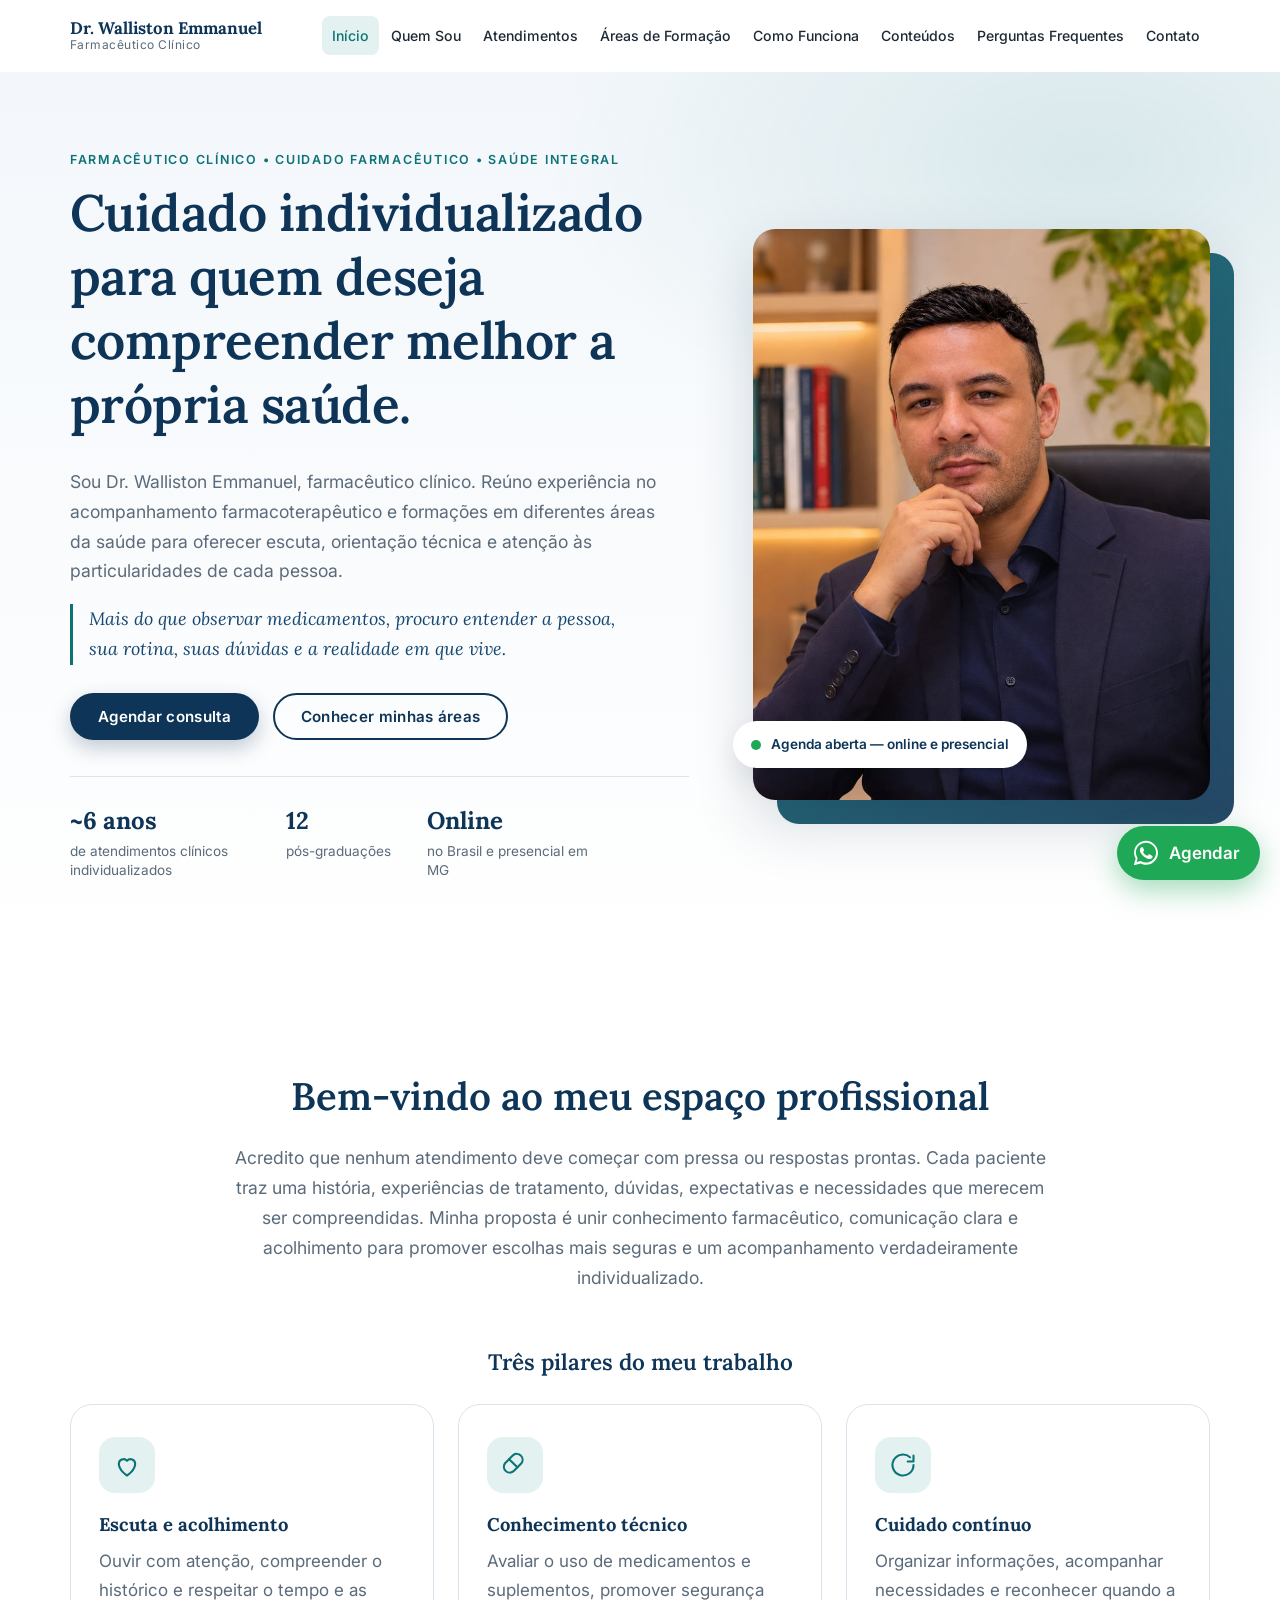
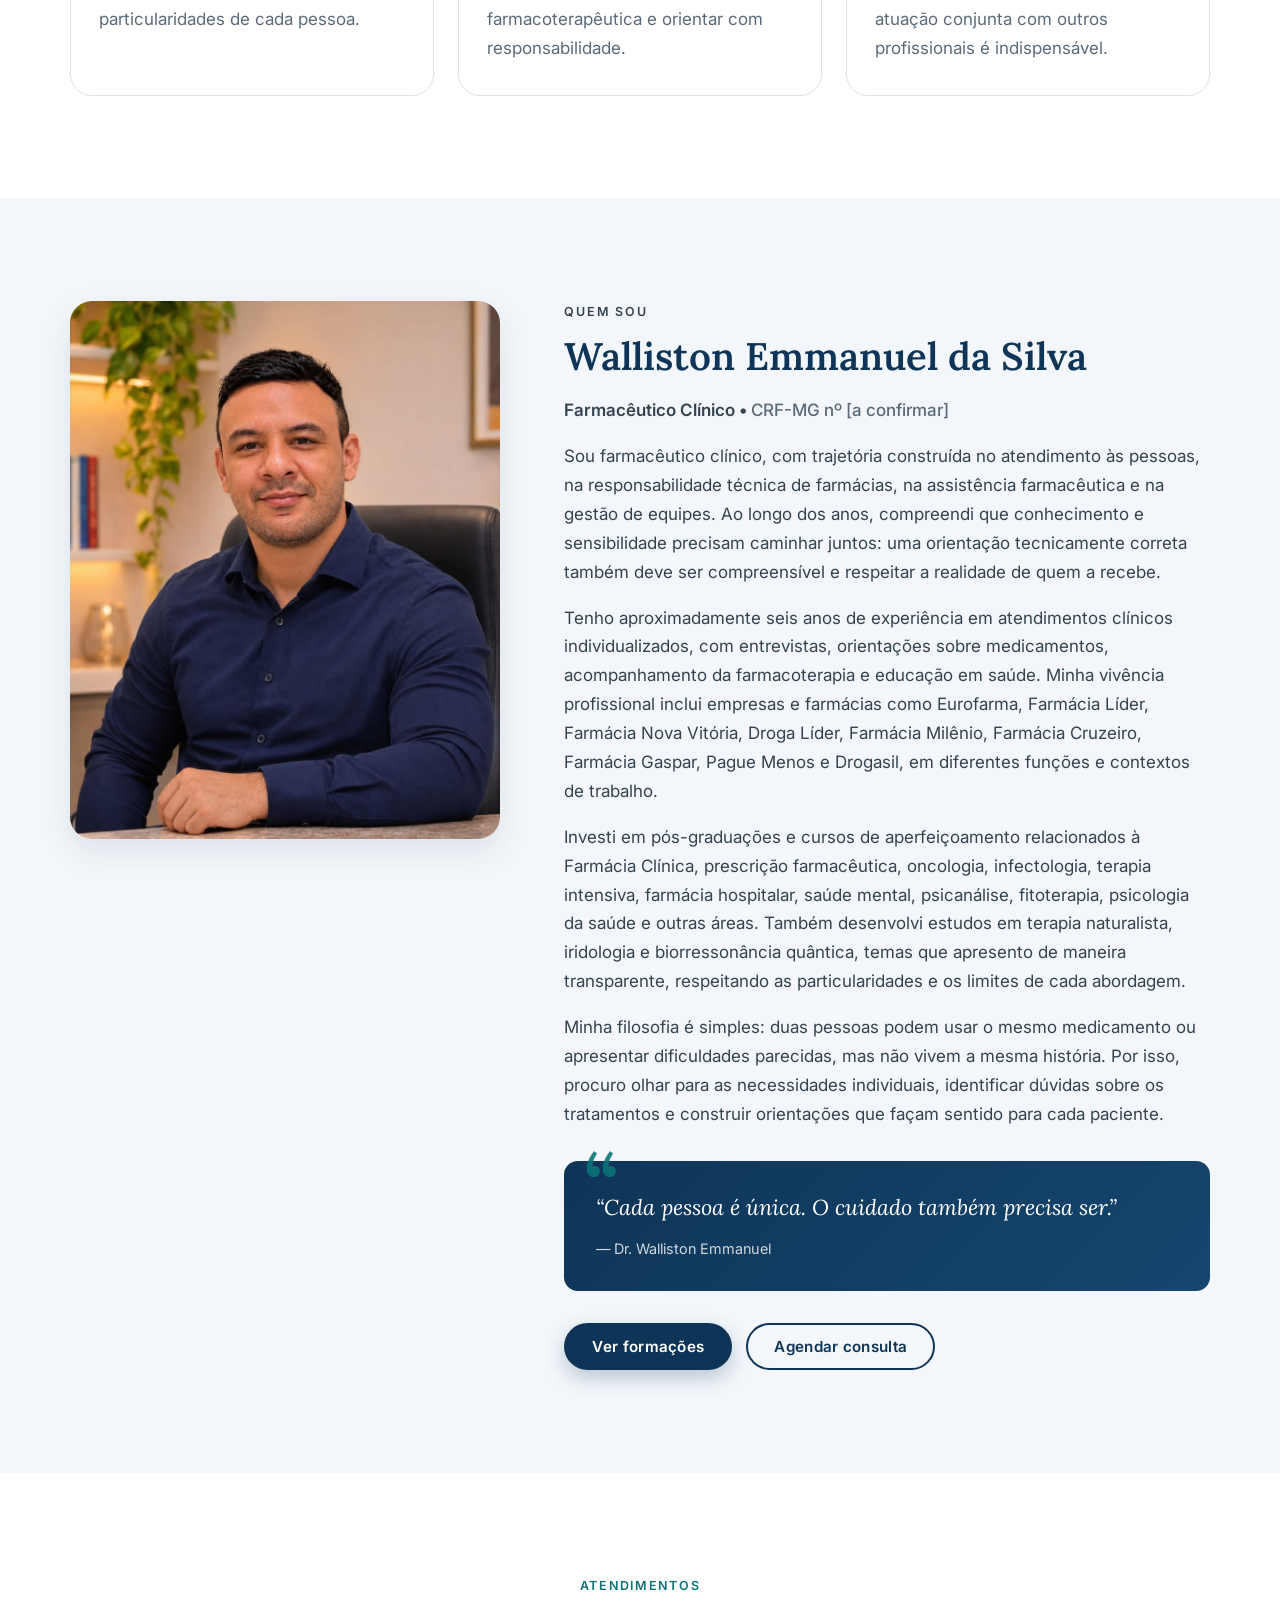
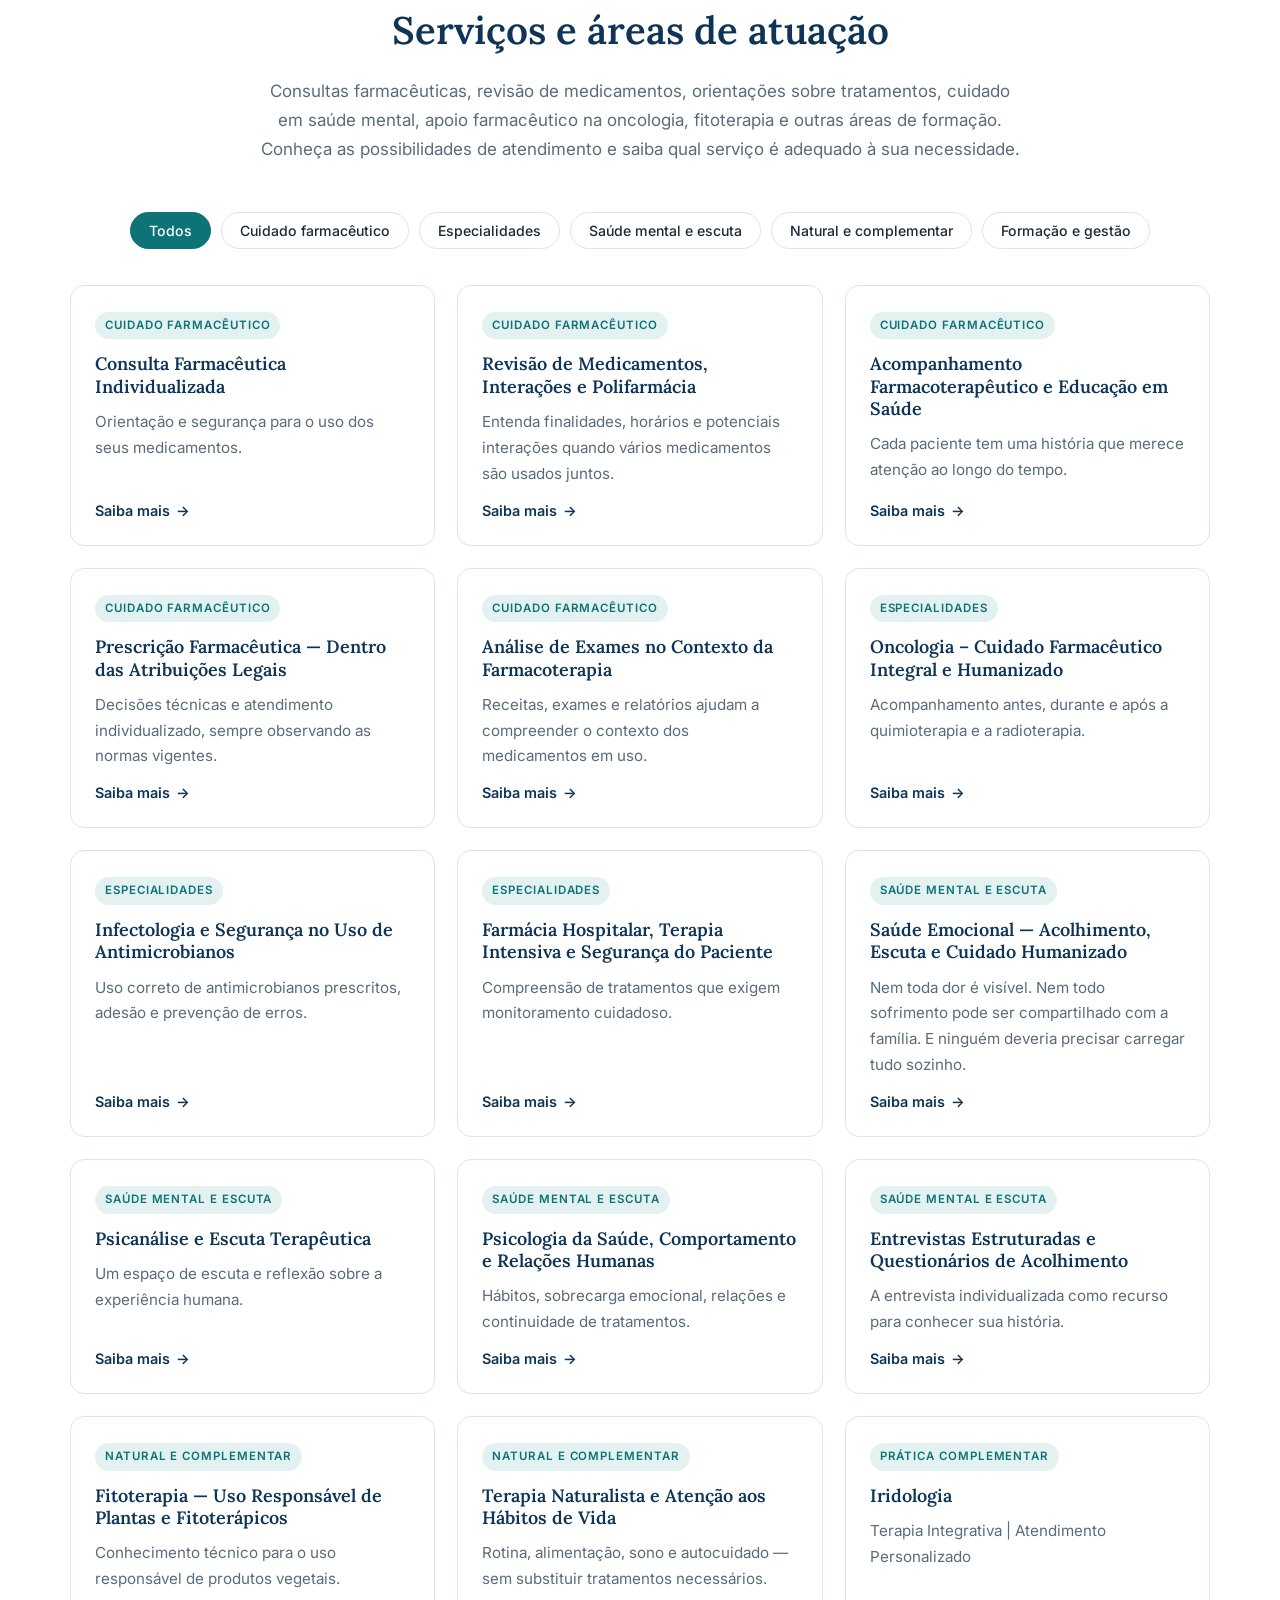
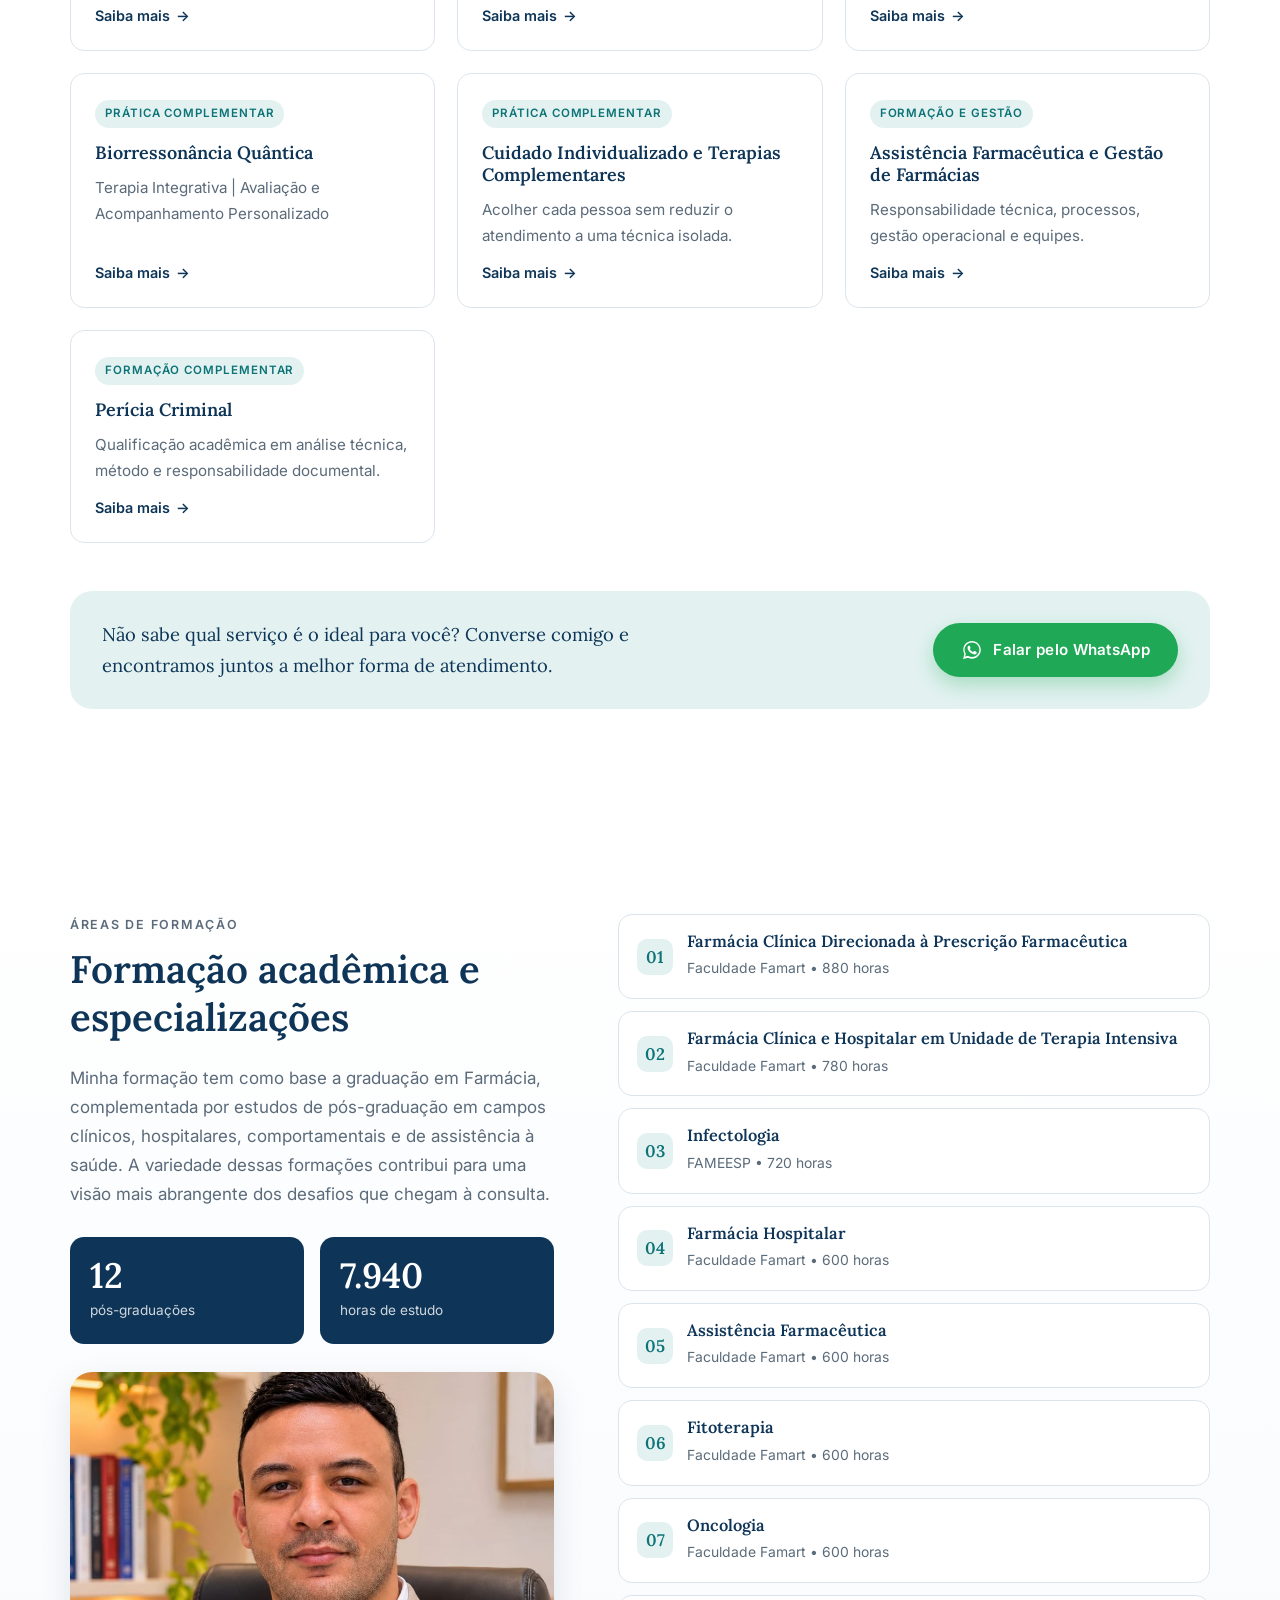
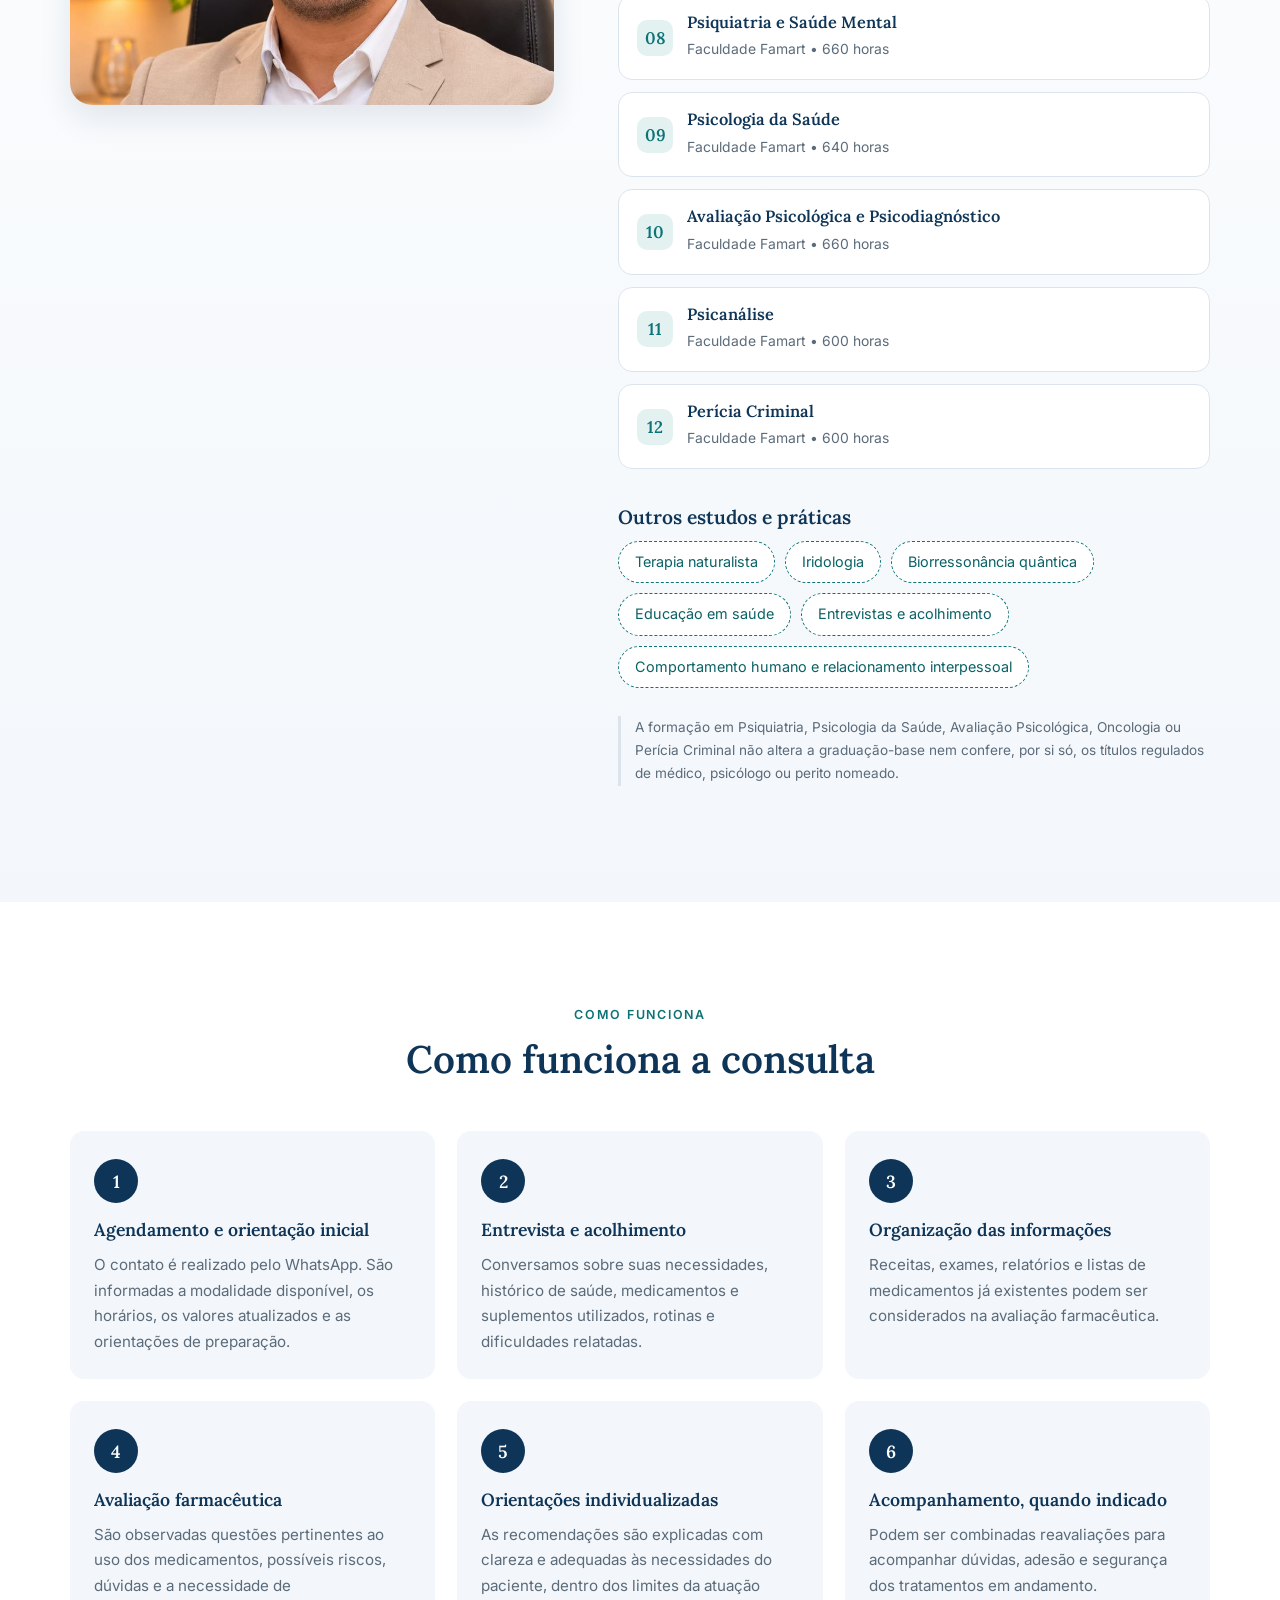
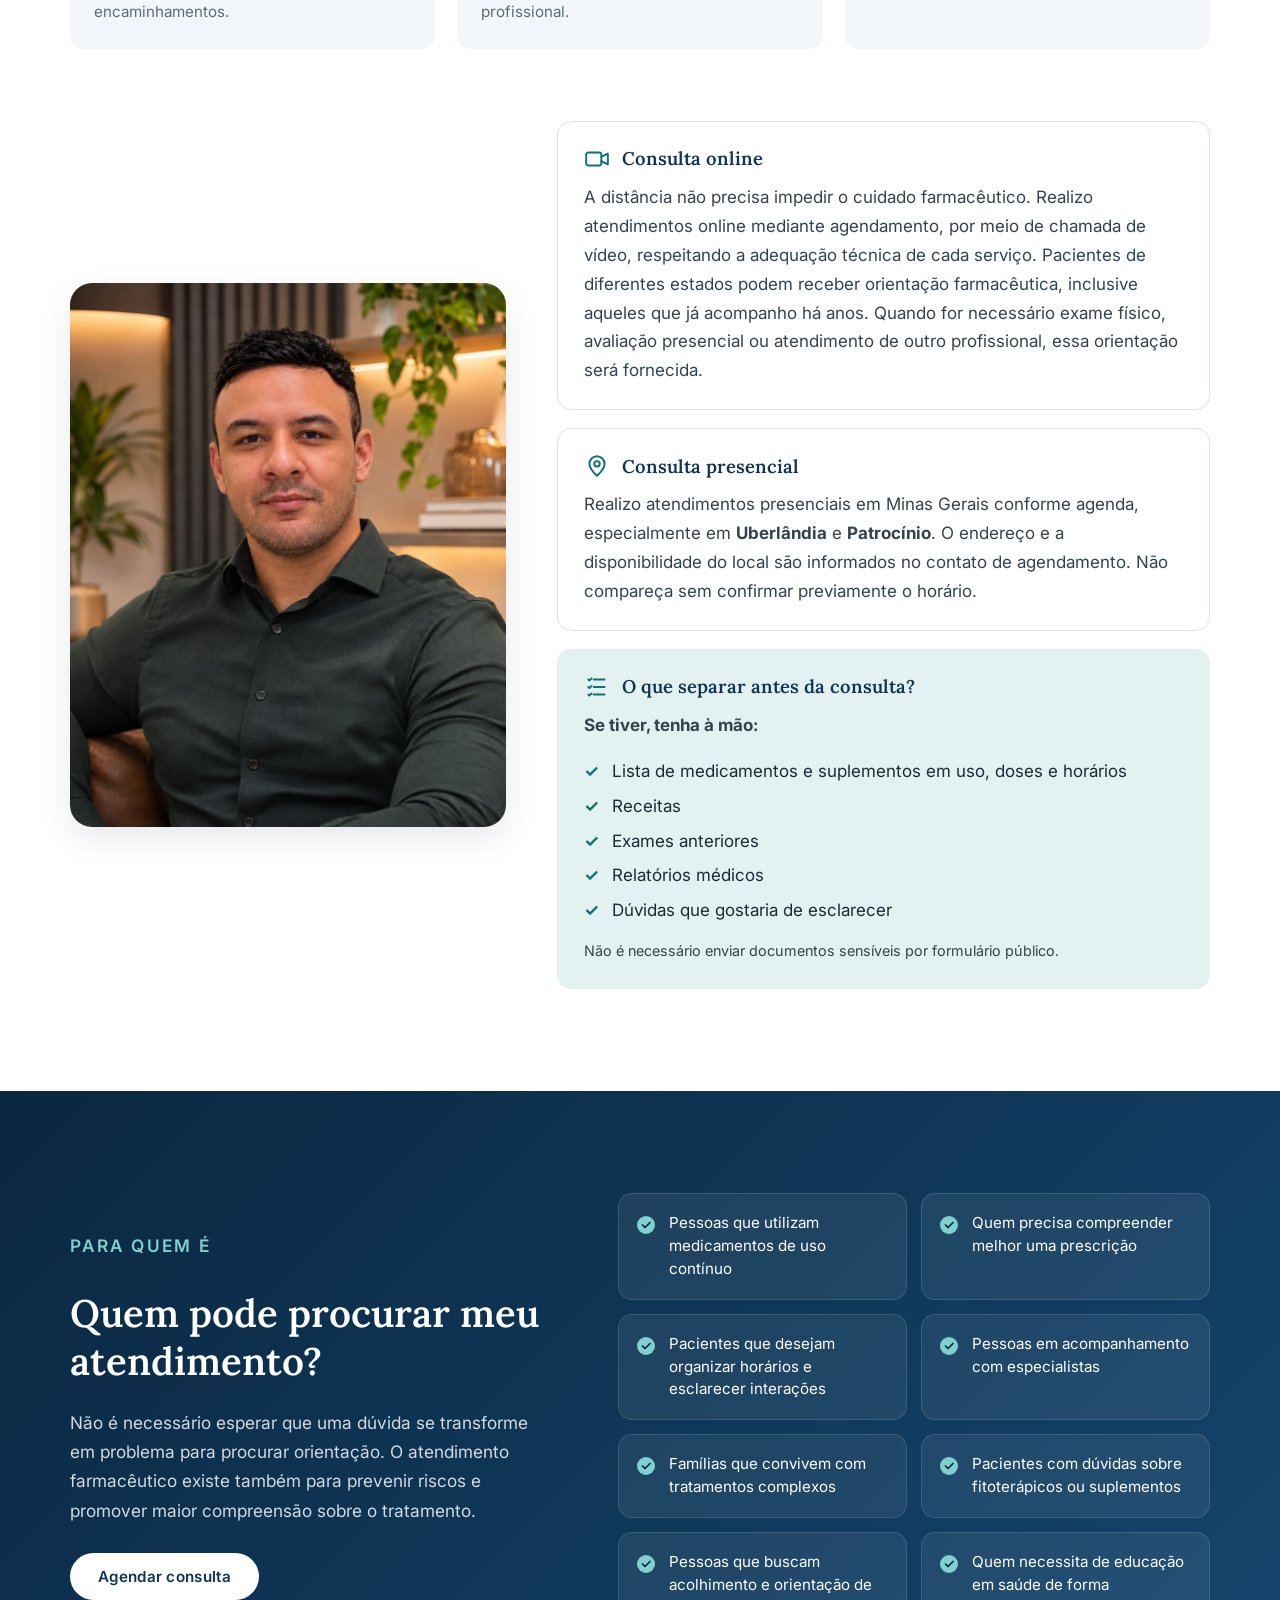
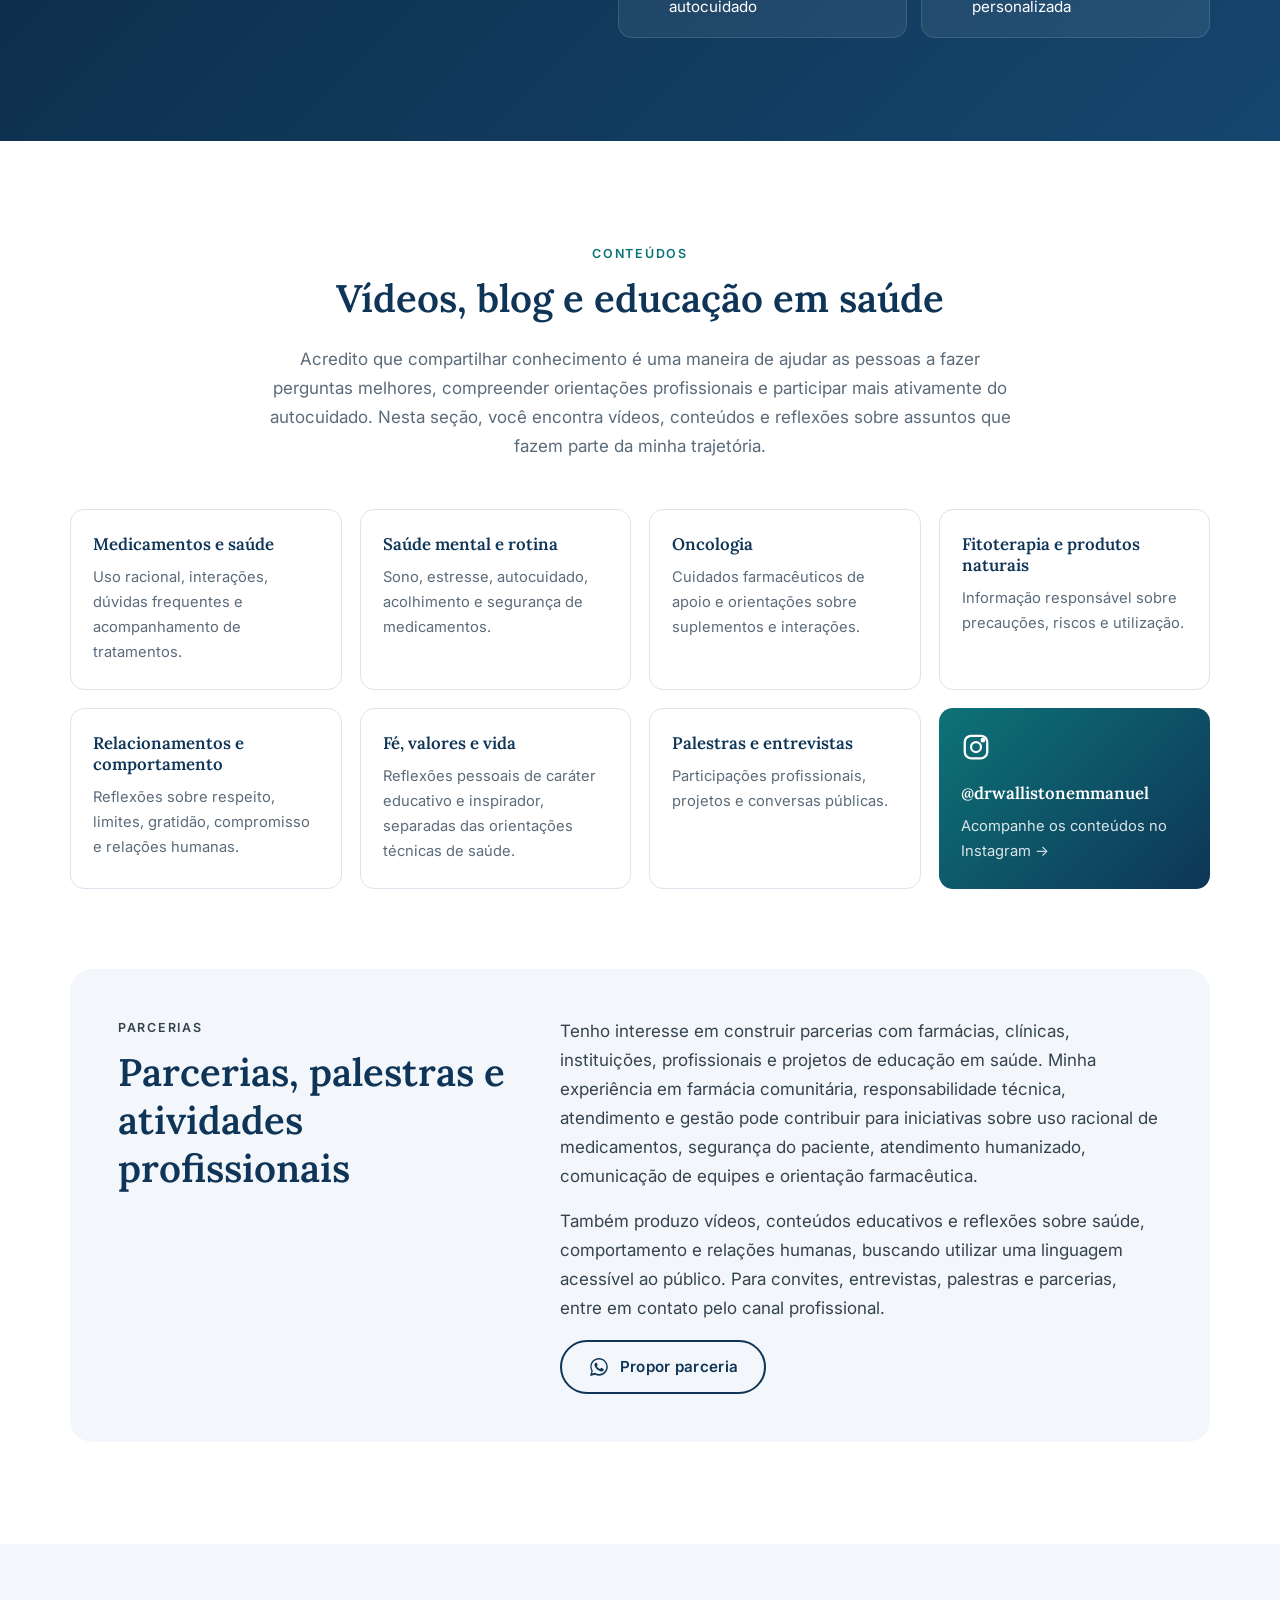
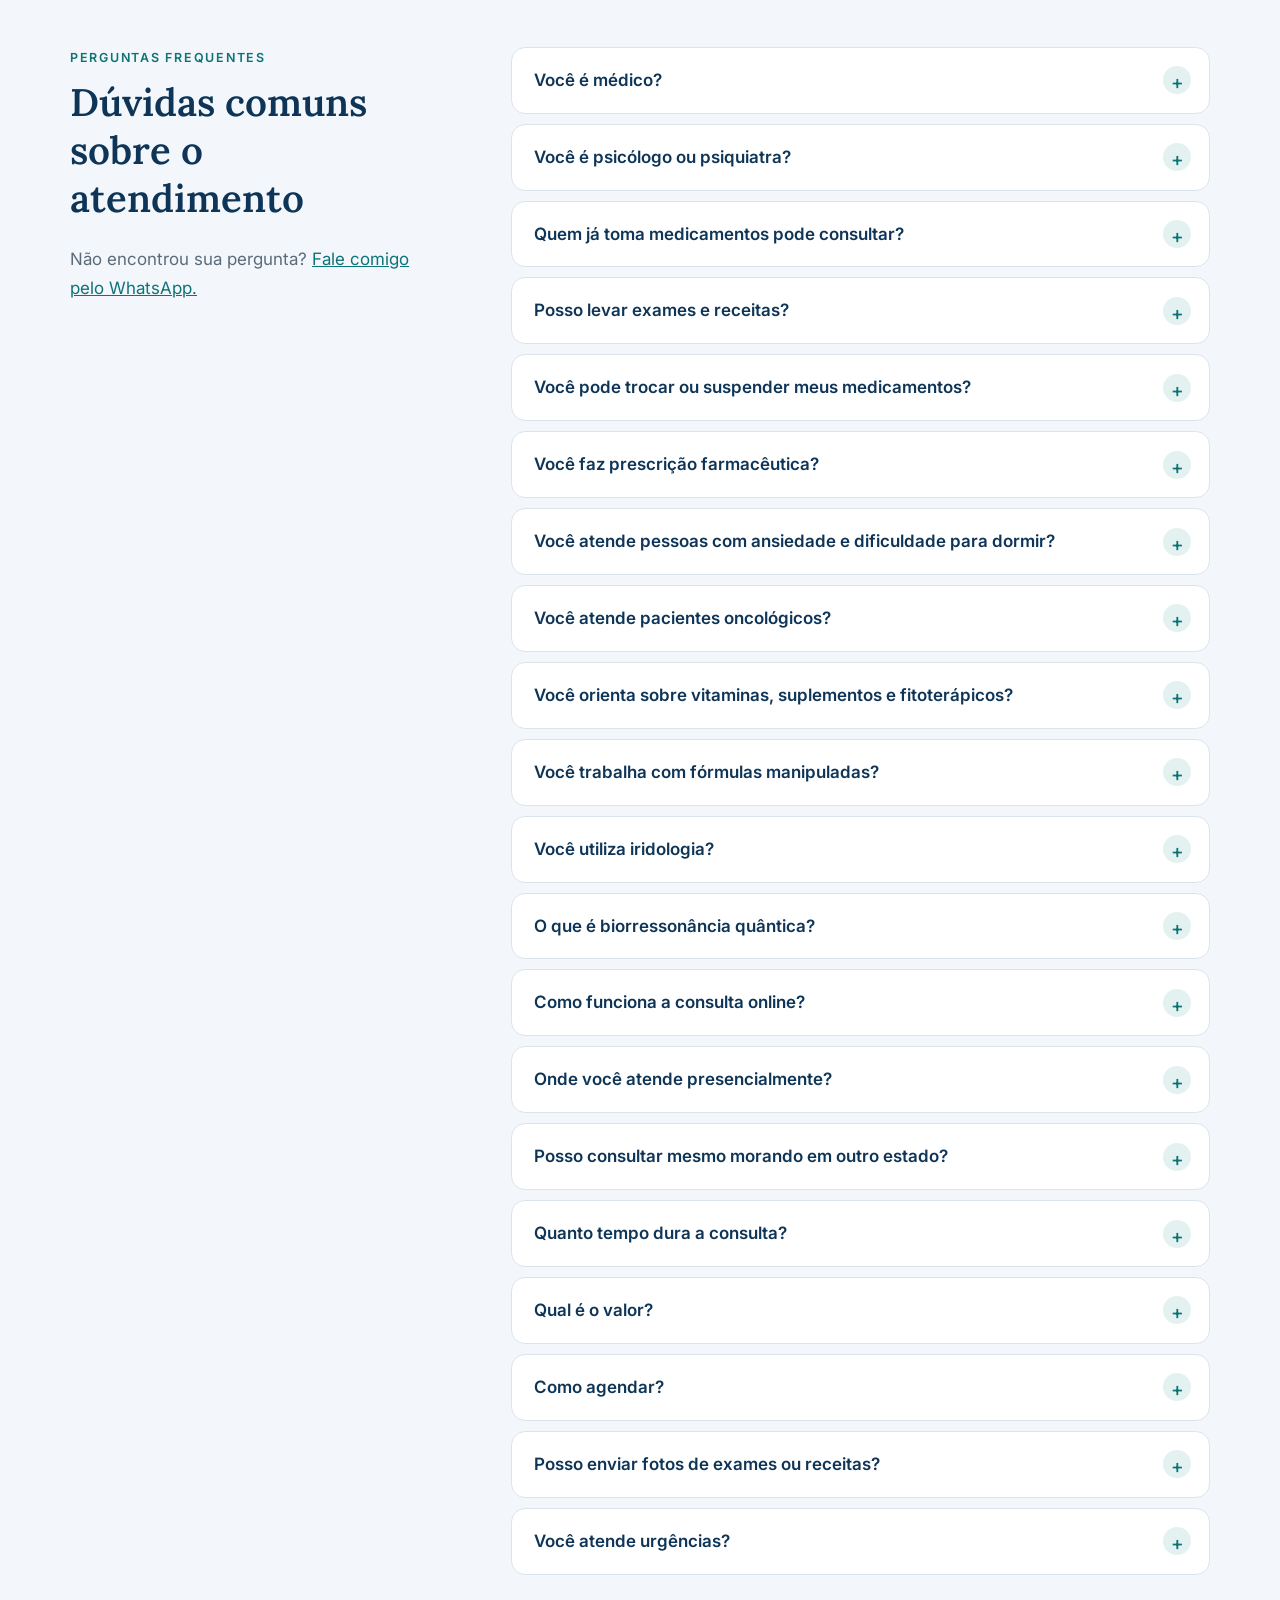
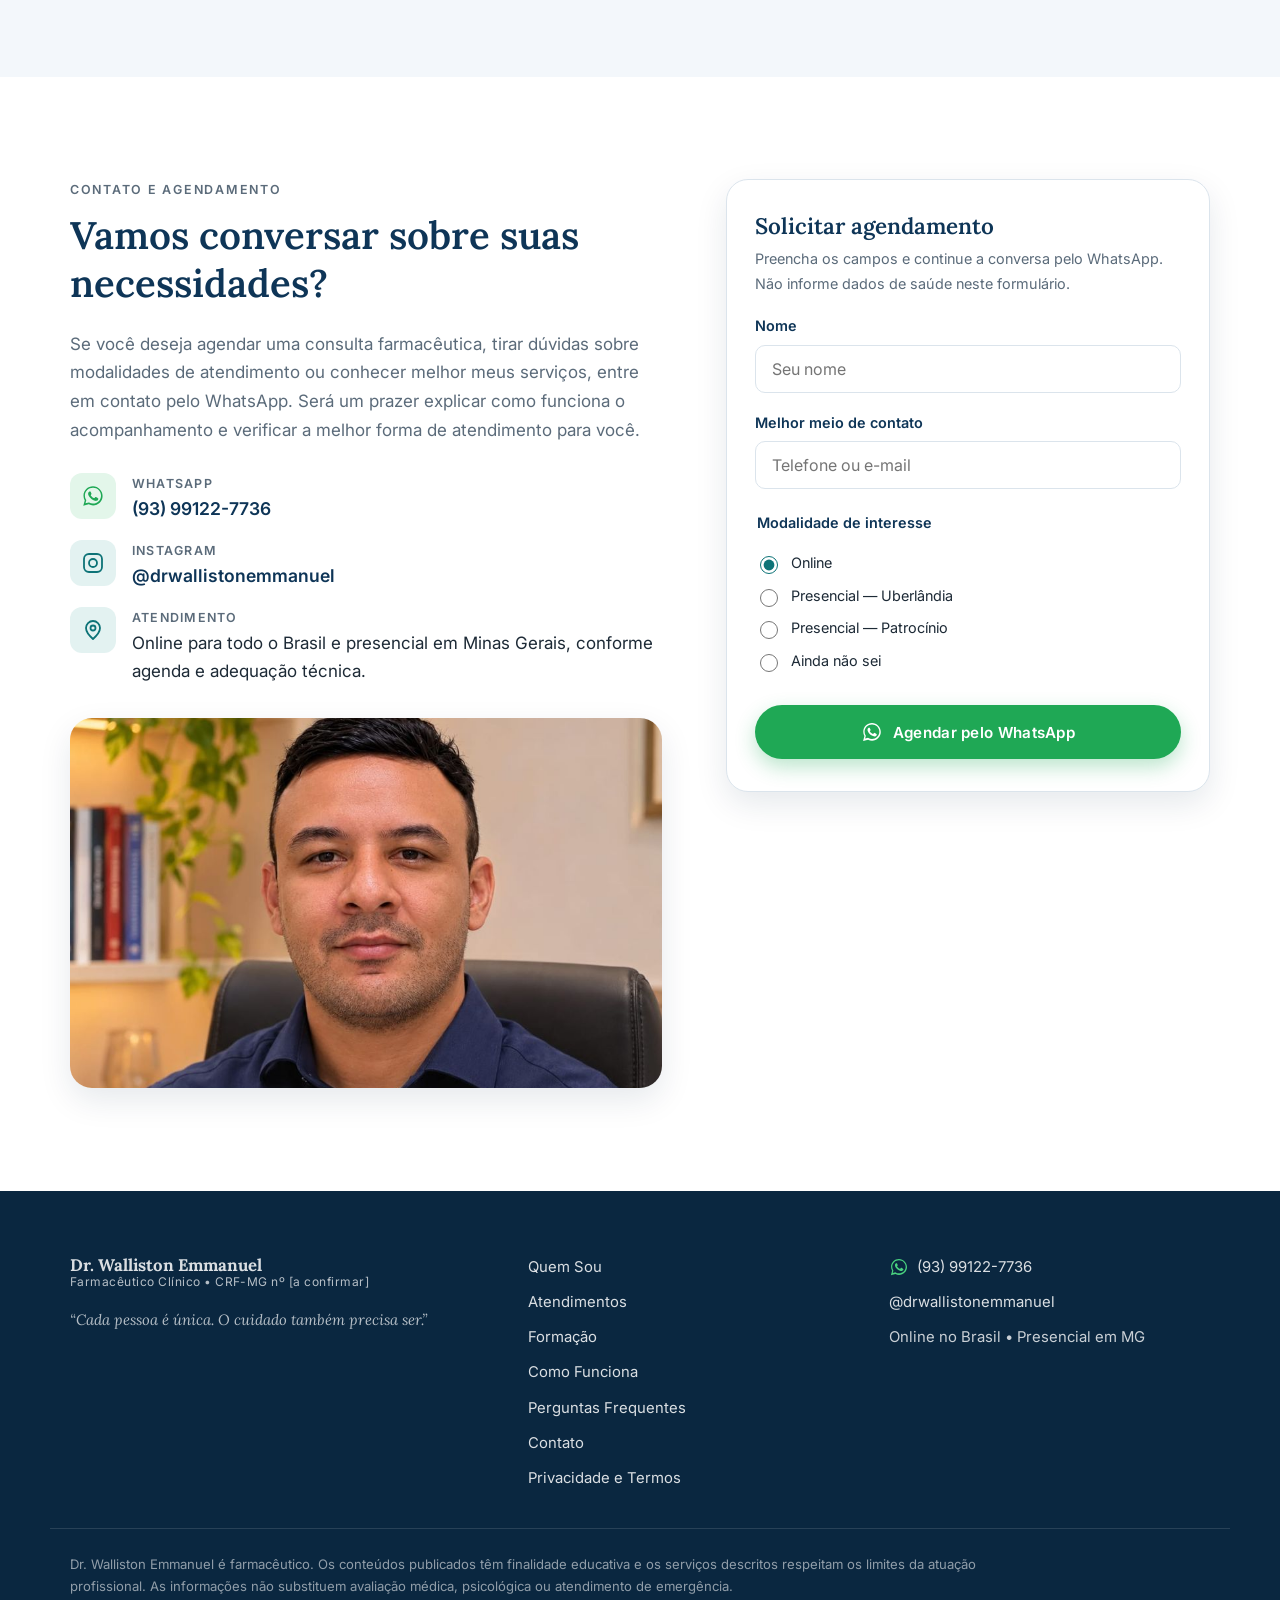
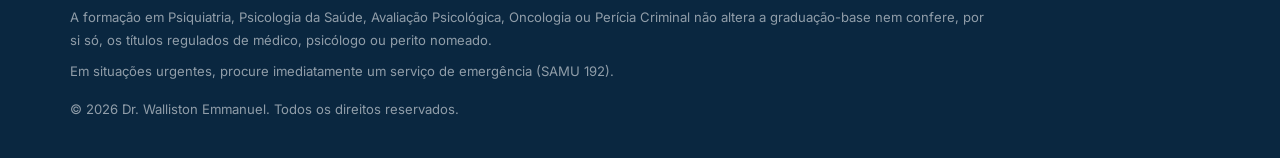
==== commit 1da6325d: "atualizacoes" ====
--- a/index.html
+++ b/index.html
@@ -21,7 +21,7 @@
     "name": "Walliston Emmanuel da Silva",
     "alternateName": "Dr. Walliston Emmanuel",
     "jobTitle": "Farmacêutico Clínico",
-    "telephone": "+55-93-9202-9989",
+    "telephone": "+55-93-99122-7736",
     "sameAs": ["https://www.instagram.com/drwallistonemmanuel/"],
     "address": {"@type": "PostalAddress", "addressRegion": "MG", "addressCountry": "BR"}
   }
@@ -222,12 +222,27 @@
 
           <article class="card" data-cat="especialidades">
             <span class="card__tag">Especialidades</span>
-            <h3>Oncologia — Cuidado Farmacêutico de Suporte</h3>
-            <p>Apoio farmacêutico complementar em tratamentos complexos.</p>
-            <button class="card__more" type="button">Saiba mais</button>
-            <div class="card__full" hidden>
-              <p>Pessoas em tratamento oncológico frequentemente convivem com esquemas terapêuticos complexos, dúvidas sobre medicamentos de suporte, efeitos adversos e uso de suplementos. Minha formação em Oncologia orienta um trabalho de suporte farmacêutico: revisar os medicamentos relatados, reforçar cuidados com adesão, observar riscos de interações e facilitar a comunicação com a equipe assistente.</p>
-              <p class="note">O tratamento do câncer é conduzido pela equipe oncológica; o cuidado farmacêutico é complementar.</p>
+            <h3>Oncologia – Cuidado Farmacêutico Integral e Humanizado</h3>
+            <p>Acompanhamento antes, durante e após a quimioterapia e a radioterapia.</p>
+            <button class="card__more" type="button">Saiba mais</button>
+            <div class="card__full" hidden>
+              <p>Meu trabalho com pacientes oncológicos vai muito além dos medicamentos. Ofereço acompanhamento individualizado, acolhimento e suporte durante uma das fases mais delicadas da vida.</p>
+              <p>A quimioterapia e a radioterapia são tratamentos fundamentais no combate ao câncer, mas também podem afetar células saudáveis, provocar alterações no organismo e comprometer o bem-estar físico e emocional.</p>
+              <p>Por isso, meu acompanhamento busca ajudar o paciente a atravessar esse período com mais equilíbrio, conforto e qualidade de vida.</p>
+              <p><strong>Como trabalho com meus pacientes:</strong></p>
+              <ul>
+                <li><strong>Suplementação individualizada:</strong> avaliação das necessidades nutricionais e orientação sobre vitaminas, minerais e outros nutrientes, considerando a segurança e a compatibilidade com o tratamento oncológico.</li>
+                <li><strong>Sono e descanso:</strong> acompanhamento das dificuldades para dormir e estratégias para favorecer um sono reparador.</li>
+                <li><strong>Ansiedade e saúde emocional:</strong> escuta acolhedora, diálogo, orientação e apoio para enfrentar medos, angústias e inseguranças.</li>
+                <li><strong>Alimentação e fortalecimento nutricional:</strong> atenção ao estado nutricional, ajudando o organismo a manter suas funções e a se recuperar dos efeitos do tratamento.</li>
+                <li><strong>Acompanhamento farmacêutico:</strong> avaliação dos medicamentos, possíveis interações, efeitos adversos e necessidades individuais.</li>
+                <li><strong>Apoio humanizado:</strong> atenção ao paciente e à sua família, respeitando suas dificuldades, sentimentos e necessidades.</li>
+              </ul>
+              <p>Meu objetivo não é cuidar apenas da doença, mas também da pessoa que está enfrentando a doença.</p>
+              <p>Enquanto o tratamento oncológico atua contra o câncer, meu trabalho de suporte busca preservar a saúde geral, favorecer a recuperação e contribuir para que o paciente tenha melhores condições físicas e emocionais para continuar seu tratamento.</p>
+              <p>Com formação em Farmácia Clínica e Oncologia, ofereço um acompanhamento próximo, integrado ao tratamento conduzido pela equipe oncológica.</p>
+              <p><strong>Porque enfrentar o câncer exige mais do que medicamentos. Exige cuidado, atenção, acolhimento e alguém disposto a ouvir.</strong></p>
+              <p><a class="btn btn--whats" href="https://wa.me/5593991227736?text=Ol%C3%A1!%20Gostaria%20de%20agendar%20uma%20consulta%20com%20o%20Dr.%20Walliston%20Emmanuel." target="_blank" rel="noopener">Agendar consulta</a></p>
             </div>
           </article>
 
@@ -254,12 +269,23 @@
 
           <article class="card" data-cat="mente">
             <span class="card__tag">Saúde mental e escuta</span>
-            <h3>Saúde Mental — Cuidado Farmacêutico e Acolhimento</h3>
-            <p>Acolhimento e orientação farmacêutica, sem julgamentos.</p>
-            <button class="card__more" type="button">Saiba mais</button>
-            <div class="card__full" hidden>
-              <p>Ansiedade, estresse, alterações do sono e dificuldades emocionais podem influenciar o cotidiano e a maneira como uma pessoa utiliza medicamentos. Minha formação em Psiquiatria e Saúde Mental, associada à Farmácia Clínica, permite abordar o uso de medicamentos psicotrópicos, dúvidas sobre efeitos adversos, adesão, rotina e necessidade de acompanhamento multiprofissional.</p>
-              <p class="note">O acolhimento acontece sem julgamento, com encaminhamento a psicólogos e médicos quando necessário.</p>
+            <h3>Saúde Emocional — Acolhimento, Escuta e Cuidado Humanizado</h3>
+            <p>Nem toda dor é visível. Nem todo sofrimento pode ser compartilhado com a família. E ninguém deveria precisar carregar tudo sozinho.</p>
+            <button class="card__more" type="button">Saiba mais</button>
+            <div class="card__full" hidden>
+              <p>Existem momentos em que a pessoa tem uma família, um casamento, filhos, amigos e, mesmo assim, não encontra alguém com quem consiga conversar verdadeiramente sobre aquilo que está sentindo.</p>
+              <p>Às vezes, o marido não consegue dividir suas preocupações com a esposa porque sabe que ela também está emocionalmente sobrecarregada. A esposa guarda suas angústias para não preocupar o marido. Os filhos escondem seus problemas para não aumentar o sofrimento dos pais. E os pais, muitas vezes, silenciam suas próprias dores para continuar sendo o apoio da família.</p>
+              <p><strong>Mas quem cuida emocionalmente de quem está sempre tentando ser forte para todos?</strong></p>
+              <p>É nesse momento que ofereço um espaço de acolhimento, escuta e acompanhamento individualizado.</p>
+              <p>Meu trabalho é ouvir sua história, compreender sua realidade, suas dificuldades, seus medos e os sentimentos que talvez você nunca tenha conseguido compartilhar com ninguém.</p>
+              <p>Durante nossos encontros, trabalhamos juntos para compreender conflitos, reconhecer padrões emocionais, desenvolver o autoconhecimento, fortalecer a autoestima e encontrar caminhos para enfrentar as dificuldades da vida.</p>
+              <p><strong>Aqui, você não precisa fingir que está bem.</strong></p>
+              <p>Você pode falar sobre seu casamento, seus filhos, seus pais, seus relacionamentos, suas frustrações, suas perdas, seus arrependimentos, suas inseguranças ou qualquer situação que esteja comprometendo sua paz emocional.</p>
+              <p>Sem julgamentos. Sem críticas. Sem constrangimentos.</p>
+              <p>Sua história merece respeito. Suas experiências são suas, seus sentimentos são legítimos e sua realidade será acolhida com discrição, ética e compromisso com o sigilo profissional.</p>
+              <p>Não estou aqui para decidir sua vida por você, mas para ajudar você a enxergar possibilidades, compreender melhor suas emoções e desenvolver segurança para tomar suas próprias decisões.</p>
+              <p>Você não precisa ter todas as respostas. Às vezes, o primeiro passo para encontrar um caminho é simplesmente ter alguém disposto a ouvir.</p>
+              <p><a class="btn btn--whats" href="https://wa.me/5593991227736?text=Ol%C3%A1!%20Gostaria%20de%20agendar%20um%20atendimento%20com%20o%20Dr.%20Walliston%20Emmanuel." target="_blank" rel="noopener">Agendar atendimento</a></p>
             </div>
           </article>
 
@@ -319,22 +345,29 @@
           <article class="card" data-cat="natural">
             <span class="card__tag">Prática complementar</span>
             <h3>Iridologia</h3>
-            <p>Uma prática complementar presente na minha trajetória de estudos.</p>
-            <button class="card__more" type="button">Saiba mais</button>
-            <div class="card__full" hidden>
-              <p>A iridologia faz parte dos estudos e cursos que desenvolvi ao longo da minha trajetória de cuidado integrativo. Trata-se de uma prática tradicional de observação das características da íris, utilizada por seus praticantes como instrumento complementar de conversa e investigação de hábitos. Em minha apresentação profissional, procuro explicar de modo claro como a abordagem é utilizada e seus limites.</p>
-              <p class="note">A iridologia não é exame diagnóstico validado e não substitui avaliação médica, exames laboratoriais ou outros métodos reconhecidos.</p>
+            <p>Terapia Integrativa | Atendimento Personalizado</p>
+            <button class="card__more" type="button">Saiba mais</button>
+            <div class="card__full" hidden>
+              <p>A iridologia é uma das práticas que utilizo em meus atendimentos terapêuticos, fazendo parte da minha trajetória profissional e da minha abordagem de cuidado integral à saúde.</p>
+              <p>Sou terapeuta cadastrado na FENATE — Federação Nacional dos Terapeutas, com formação e experiência na utilização da iridologia.</p>
+              <p>Por meio da observação das características da íris, trabalho com a interpretação iridológica como recurso complementar para explorar aspectos constitucionais, emocionais e de bem-estar do paciente.</p>
+              <p>Minha abordagem considera o indivíduo de maneira integral, incluindo seu histórico de saúde, hábitos de vida, experiências emocionais e queixas físicas.</p>
+              <p>Meu objetivo é compreender a pessoa como um todo, oferecendo escuta, orientação e acompanhamento individualizado.</p>
+              <p class="note"><strong>Observação profissional:</strong> A avaliação iridológica faz parte da minha abordagem terapêutica integrativa.</p>
             </div>
           </article>
 
           <article class="card" data-cat="natural">
             <span class="card__tag">Prática complementar</span>
             <h3>Biorressonância Quântica</h3>
-            <p>Informações sobre a abordagem e seus limites.</p>
-            <button class="card__more" type="button">Saiba mais</button>
-            <div class="card__full" hidden>
-              <p>Também tenho conhecimento e experiência de estudo com equipamentos e propostas conhecidos como biorressonância quântica. É um tema de interesse no campo das práticas complementares e pode ser apresentado ao público de maneira informativa, com explicação sobre seus princípios alegados e limites.</p>
-              <p class="note">Não se trata de exame validado para diagnosticar doenças, identificar alterações de órgãos ou medir vitaminas e minerais.</p>
+            <p>Terapia Integrativa | Avaliação e Acompanhamento Personalizado</p>
+            <button class="card__more" type="button">Saiba mais</button>
+            <div class="card__full" hidden>
+              <p>A biorressonância quântica faz parte das práticas terapêuticas que utilizo diretamente em meus atendimentos, integrando minha experiência profissional ao cuidado individualizado de cada paciente.</p>
+              <p>Sou terapeuta cadastrado na FENAT — Federação Nacional dos Terapeutas, com formação e experiência na utilização da biorressonância quântica.</p>
+              <p>Durante o atendimento, utilizo equipamentos específicos dessa prática, associados a uma escuta detalhada e à investigação do histórico de saúde, hábitos alimentares, qualidade do sono, aspectos emocionais e queixas apresentadas pelo paciente.</p>
+              <p>Meu trabalho vai além da utilização de um equipamento. Busco compreender o paciente em sua totalidade, considerando as relações entre saúde física, equilíbrio emocional, estilo de vida e bem-estar.</p>
+              <p>A partir dessa abordagem integrativa, ofereço orientações personalizadas, acompanhamento terapêutico e estratégias complementares de cuidado.</p>
             </div>
           </article>
 
@@ -535,7 +568,7 @@
           <div>
             <p>Tenho interesse em construir parcerias com farmácias, clínicas, instituições, profissionais e projetos de educação em saúde. Minha experiência em farmácia comunitária, responsabilidade técnica, atendimento e gestão pode contribuir para iniciativas sobre uso racional de medicamentos, segurança do paciente, atendimento humanizado, comunicação de equipes e orientação farmacêutica.</p>
             <p>Também produzo vídeos, conteúdos educativos e reflexões sobre saúde, comportamento e relações humanas, buscando utilizar uma linguagem acessível ao público. Para convites, entrevistas, palestras e parcerias, entre em contato pelo canal profissional.</p>
-            <a class="btn btn--ghost" href="https://wa.me/559392029989?text=Ol%C3%A1!%20Gostaria%20de%20conversar%20sobre%20uma%20parceria%2C%20palestra%20ou%20entrevista%20com%20o%20Dr.%20Walliston%20Emmanuel." target="_blank" rel="noopener"><svg class="wa" viewBox="0 0 32 32" aria-hidden="true"><path d="M16 3C9 3 3.3 8.6 3.3 15.6c0 2.2.6 4.4 1.7 6.3L3 29l7.3-1.9c1.8 1 3.8 1.5 5.8 1.5 7 0 12.7-5.7 12.7-12.6S23 3 16 3zm0 23.1c-1.9 0-3.7-.5-5.3-1.4l-.4-.2-4.3 1.1 1.1-4.2-.3-.4a10.4 10.4 0 0 1-1.6-5.5C5.2 9.8 10 5.1 16 5.1s10.7 4.7 10.7 10.5S21.9 26.1 16 26.1zm5.8-7.8c-.3-.2-1.9-.9-2.2-1-.3-.1-.5-.2-.7.2-.2.3-.8 1-1 1.2-.2.2-.4.2-.7.1-.3-.2-1.3-.5-2.5-1.6-.9-.8-1.6-1.8-1.7-2.1-.2-.3 0-.5.1-.6l.5-.6.3-.5c.1-.2 0-.4 0-.6l-1-2.4c-.3-.6-.5-.5-.7-.5h-.6c-.2 0-.6.1-.9.4-.3.3-1.2 1.1-1.2 2.8s1.2 3.2 1.4 3.5c.2.2 2.4 3.6 5.7 5 .8.4 1.4.6 1.9.7.8.3 1.5.2 2.1.1.6-.1 1.9-.8 2.2-1.5.3-.7.3-1.4.2-1.5-.1-.1-.3-.2-.6-.3z"/></svg> Propor parceria</a>
+            <a class="btn btn--ghost" href="https://wa.me/5593991227736?text=Ol%C3%A1!%20Gostaria%20de%20conversar%20sobre%20uma%20parceria%2C%20palestra%20ou%20entrevista%20com%20o%20Dr.%20Walliston%20Emmanuel." target="_blank" rel="noopener"><svg class="wa" viewBox="0 0 32 32" aria-hidden="true"><path d="M16 3C9 3 3.3 8.6 3.3 15.6c0 2.2.6 4.4 1.7 6.3L3 29l7.3-1.9c1.8 1 3.8 1.5 5.8 1.5 7 0 12.7-5.7 12.7-12.6S23 3 16 3zm0 23.1c-1.9 0-3.7-.5-5.3-1.4l-.4-.2-4.3 1.1 1.1-4.2-.3-.4a10.4 10.4 0 0 1-1.6-5.5C5.2 9.8 10 5.1 16 5.1s10.7 4.7 10.7 10.5S21.9 26.1 16 26.1zm5.8-7.8c-.3-.2-1.9-.9-2.2-1-.3-.1-.5-.2-.7.2-.2.3-.8 1-1 1.2-.2.2-.4.2-.7.1-.3-.2-1.3-.5-2.5-1.6-.9-.8-1.6-1.8-1.7-2.1-.2-.3 0-.5.1-.6l.5-.6.3-.5c.1-.2 0-.4 0-.6l-1-2.4c-.3-.6-.5-.5-.7-.5h-.6c-.2 0-.6.1-.9.4-.3.3-1.2 1.1-1.2 2.8s1.2 3.2 1.4 3.5c.2.2 2.4 3.6 5.7 5 .8.4 1.4.6 1.9.7.8.3 1.5.2 2.1.1.6-.1 1.9-.8 2.2-1.5.3-.7.3-1.4.2-1.5-.1-.1-.3-.2-.6-.3z"/></svg> Propor parceria</a>
           </div>
         </div>
       </div>
@@ -585,7 +618,7 @@
           <ul class="contact__list">
             <li>
               <svg class="wa" viewBox="0 0 32 32" aria-hidden="true"><path d="M16 3C9 3 3.3 8.6 3.3 15.6c0 2.2.6 4.4 1.7 6.3L3 29l7.3-1.9c1.8 1 3.8 1.5 5.8 1.5 7 0 12.7-5.7 12.7-12.6S23 3 16 3zm0 23.1c-1.9 0-3.7-.5-5.3-1.4l-.4-.2-4.3 1.1 1.1-4.2-.3-.4a10.4 10.4 0 0 1-1.6-5.5C5.2 9.8 10 5.1 16 5.1s10.7 4.7 10.7 10.5S21.9 26.1 16 26.1zm5.8-7.8c-.3-.2-1.9-.9-2.2-1-.3-.1-.5-.2-.7.2-.2.3-.8 1-1 1.2-.2.2-.4.2-.7.1-.3-.2-1.3-.5-2.5-1.6-.9-.8-1.6-1.8-1.7-2.1-.2-.3 0-.5.1-.6l.5-.6.3-.5c.1-.2 0-.4 0-.6l-1-2.4c-.3-.6-.5-.5-.7-.5h-.6c-.2 0-.6.1-.9.4-.3.3-1.2 1.1-1.2 2.8s1.2 3.2 1.4 3.5c.2.2 2.4 3.6 5.7 5 .8.4 1.4.6 1.9.7.8.3 1.5.2 2.1.1.6-.1 1.9-.8 2.2-1.5.3-.7.3-1.4.2-1.5-.1-.1-.3-.2-.6-.3z"/></svg>
-              <div><span>WhatsApp</span><a href="https://wa.me/559392029989" target="_blank" rel="noopener">(93) 9202-9989</a></div>
+              <div><span>WhatsApp</span><a href="https://wa.me/5593991227736" target="_blank" rel="noopener">(93) 99122-7736</a></div>
             </li>
             <li>
               <svg viewBox="0 0 24 24" aria-hidden="true"><rect x="3" y="3" width="18" height="18" rx="5"/><circle cx="12" cy="12" r="4"/></svg>
@@ -644,7 +677,7 @@
         <a href="privacidade.html">Privacidade e Termos</a>
       </nav>
       <div class="footer__contact">
-        <a class="wa-link" href="https://wa.me/559392029989" target="_blank" rel="noopener"><svg class="wa" viewBox="0 0 32 32" aria-hidden="true"><path d="M16 3C9 3 3.3 8.6 3.3 15.6c0 2.2.6 4.4 1.7 6.3L3 29l7.3-1.9c1.8 1 3.8 1.5 5.8 1.5 7 0 12.7-5.7 12.7-12.6S23 3 16 3zm0 23.1c-1.9 0-3.7-.5-5.3-1.4l-.4-.2-4.3 1.1 1.1-4.2-.3-.4a10.4 10.4 0 0 1-1.6-5.5C5.2 9.8 10 5.1 16 5.1s10.7 4.7 10.7 10.5S21.9 26.1 16 26.1zm5.8-7.8c-.3-.2-1.9-.9-2.2-1-.3-.1-.5-.2-.7.2-.2.3-.8 1-1 1.2-.2.2-.4.2-.7.1-.3-.2-1.3-.5-2.5-1.6-.9-.8-1.6-1.8-1.7-2.1-.2-.3 0-.5.1-.6l.5-.6.3-.5c.1-.2 0-.4 0-.6l-1-2.4c-.3-.6-.5-.5-.7-.5h-.6c-.2 0-.6.1-.9.4-.3.3-1.2 1.1-1.2 2.8s1.2 3.2 1.4 3.5c.2.2 2.4 3.6 5.7 5 .8.4 1.4.6 1.9.7.8.3 1.5.2 2.1.1.6-.1 1.9-.8 2.2-1.5.3-.7.3-1.4.2-1.5-.1-.1-.3-.2-.6-.3z"/></svg>(93) 9202-9989</a>
+        <a class="wa-link" href="https://wa.me/5593991227736" target="_blank" rel="noopener"><svg class="wa" viewBox="0 0 32 32" aria-hidden="true"><path d="M16 3C9 3 3.3 8.6 3.3 15.6c0 2.2.6 4.4 1.7 6.3L3 29l7.3-1.9c1.8 1 3.8 1.5 5.8 1.5 7 0 12.7-5.7 12.7-12.6S23 3 16 3zm0 23.1c-1.9 0-3.7-.5-5.3-1.4l-.4-.2-4.3 1.1 1.1-4.2-.3-.4a10.4 10.4 0 0 1-1.6-5.5C5.2 9.8 10 5.1 16 5.1s10.7 4.7 10.7 10.5S21.9 26.1 16 26.1zm5.8-7.8c-.3-.2-1.9-.9-2.2-1-.3-.1-.5-.2-.7.2-.2.3-.8 1-1 1.2-.2.2-.4.2-.7.1-.3-.2-1.3-.5-2.5-1.6-.9-.8-1.6-1.8-1.7-2.1-.2-.3 0-.5.1-.6l.5-.6.3-.5c.1-.2 0-.4 0-.6l-1-2.4c-.3-.6-.5-.5-.7-.5h-.6c-.2 0-.6.1-.9.4-.3.3-1.2 1.1-1.2 2.8s1.2 3.2 1.4 3.5c.2.2 2.4 3.6 5.7 5 .8.4 1.4.6 1.9.7.8.3 1.5.2 2.1.1.6-.1 1.9-.8 2.2-1.5.3-.7.3-1.4.2-1.5-.1-.1-.3-.2-.6-.3z"/></svg>(93) 99122-7736</a>
         <a href="https://www.instagram.com/drwallistonemmanuel/" target="_blank" rel="noopener">@drwallistonemmanuel</a>
         <span>Online no Brasil • Presencial em MG</span>
       </div>
@@ -658,7 +691,7 @@
   </footer>
 
   <!-- Botão fixo WhatsApp -->
-  <a class="whats-float" href="https://wa.me/559392029989?text=Ol%C3%A1!%20Gostaria%20de%20informa%C3%A7%C3%B5es%20para%20agendar%20uma%20consulta%20com%20o%20Dr.%20Walliston%20Emmanuel.%20Poderia%20me%20informar%20a%20disponibilidade%2C%20o%20valor%20e%20a%20modalidade%20de%20atendimento%3F" target="_blank" rel="noopener" aria-label="Falar pelo WhatsApp">
+  <a class="whats-float" href="https://wa.me/5593991227736?text=Ol%C3%A1!%20Gostaria%20de%20informa%C3%A7%C3%B5es%20para%20agendar%20uma%20consulta%20com%20o%20Dr.%20Walliston%20Emmanuel.%20Poderia%20me%20informar%20a%20disponibilidade%2C%20o%20valor%20e%20a%20modalidade%20de%20atendimento%3F" target="_blank" rel="noopener" aria-label="Falar pelo WhatsApp">
     <svg viewBox="0 0 32 32" aria-hidden="true"><path fill="currentColor" d="M16 3C9 3 3.3 8.6 3.3 15.6c0 2.2.6 4.4 1.7 6.3L3 29l7.3-1.9c1.8 1 3.8 1.5 5.8 1.5 7 0 12.7-5.7 12.7-12.6S23 3 16 3zm0 23.1c-1.9 0-3.7-.5-5.3-1.4l-.4-.2-4.3 1.1 1.1-4.2-.3-.4a10.4 10.4 0 0 1-1.6-5.5C5.2 9.8 10 5.1 16 5.1s10.7 4.7 10.7 10.5S21.9 26.1 16 26.1zm5.8-7.8c-.3-.2-1.9-.9-2.2-1-.3-.1-.5-.2-.7.2-.2.3-.8 1-1 1.2-.2.2-.4.2-.7.1-.3-.2-1.3-.5-2.5-1.6-.9-.8-1.6-1.8-1.7-2.1-.2-.3 0-.5.1-.6l.5-.6.3-.5c.1-.2 0-.4 0-.6l-1-2.4c-.3-.6-.5-.5-.7-.5h-.6c-.2 0-.6.1-.9.4-.3.3-1.2 1.1-1.2 2.8s1.2 3.2 1.4 3.5c.2.2 2.4 3.6 5.7 5 .8.4 1.4.6 1.9.7.8.3 1.5.2 2.1.1.6-.1 1.9-.8 2.2-1.5.3-.7.3-1.4.2-1.5-.1-.1-.3-.2-.6-.3z"/></svg>
     <span>Agendar</span>
   </a>
--- a/css/style.css
+++ b/css/style.css
@@ -255,6 +255,8 @@
 }
 .modal__box h3 { font-size: 1.5rem; }
 .modal__box #modal-body p { color: #34434f; }
+.modal__box #modal-body ul { padding-left: 1.3em; margin: 0 0 1em; color: #34434f; }
+.modal__box #modal-body li { margin-bottom: .4em; }
 .modal__box .btn { margin-top: 8px; }
 .modal__close { position: absolute; top: 14px; right: 16px; width: 40px; height: 40px; border: 0; border-radius: 50%; background: var(--sky-100); font-size: 1.6rem; line-height: 1; color: var(--navy-800); cursor: pointer; }
 .modal__close:hover { background: var(--line); }
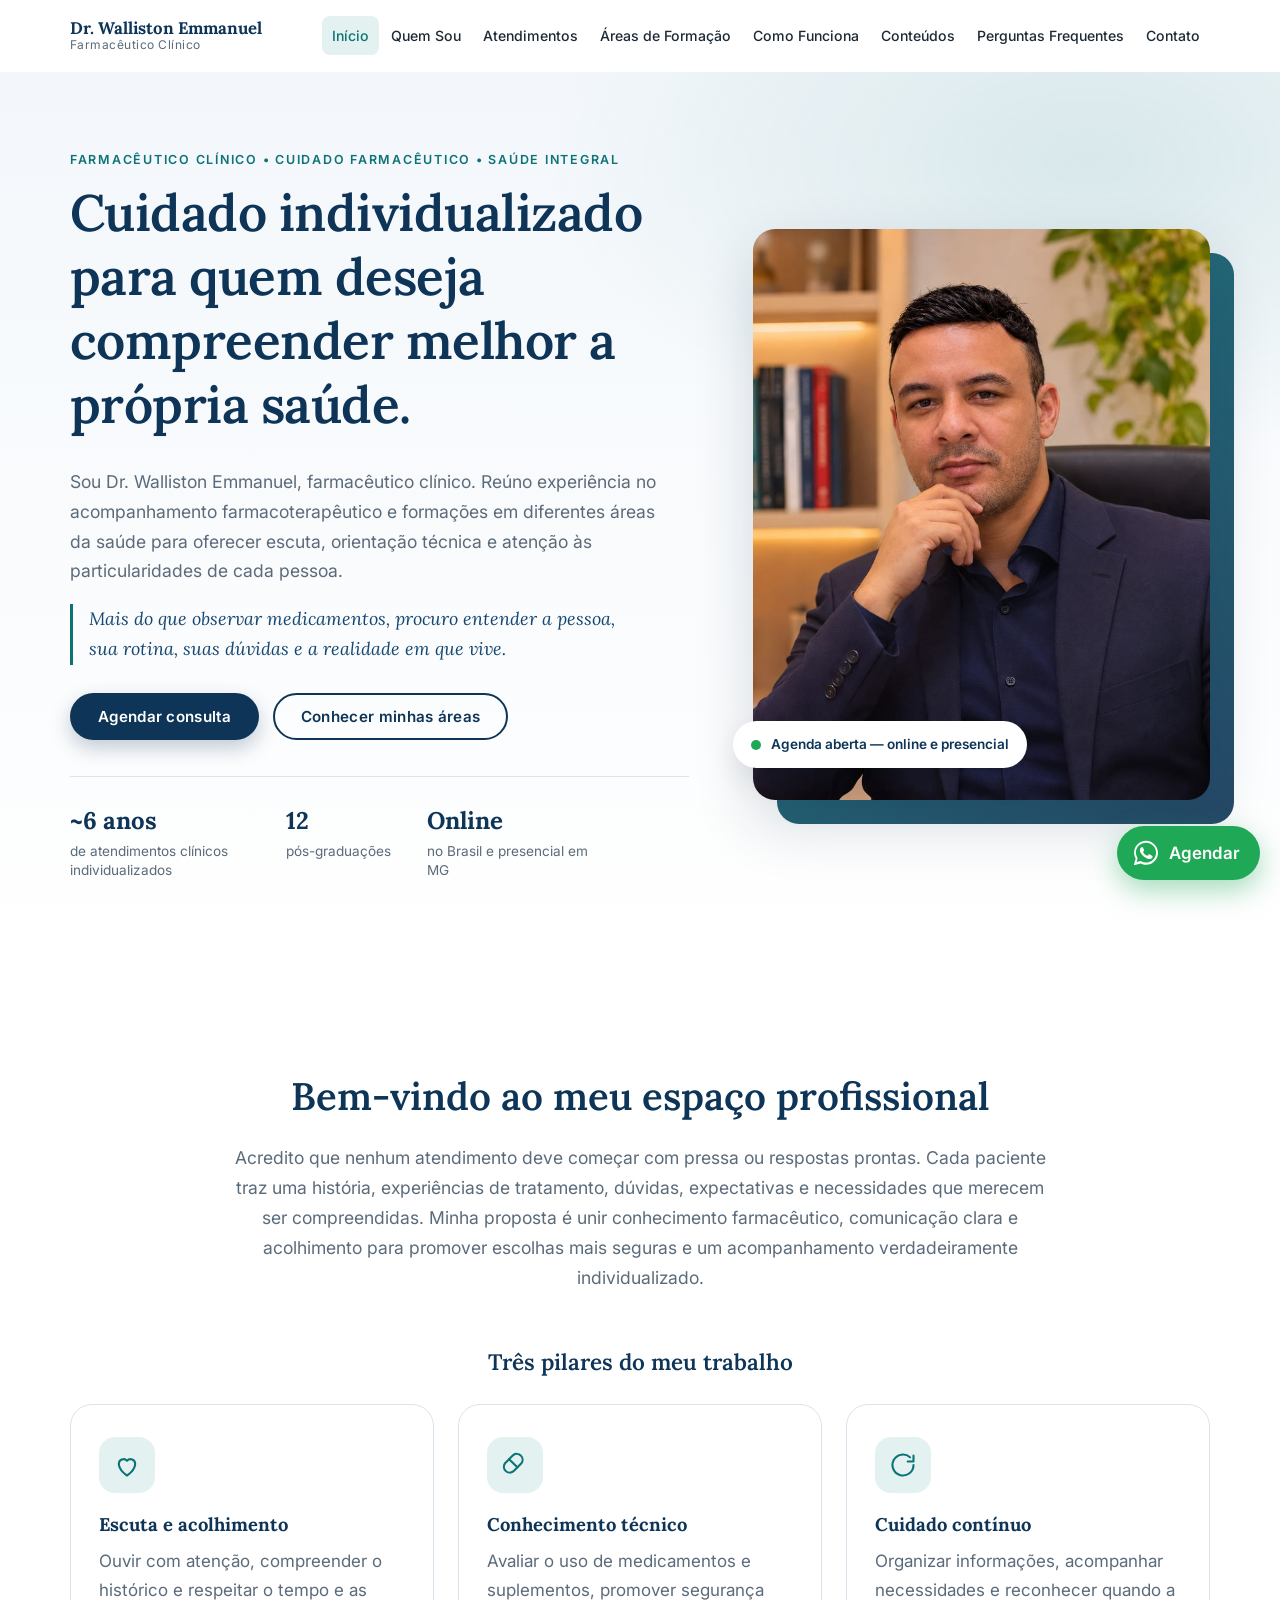
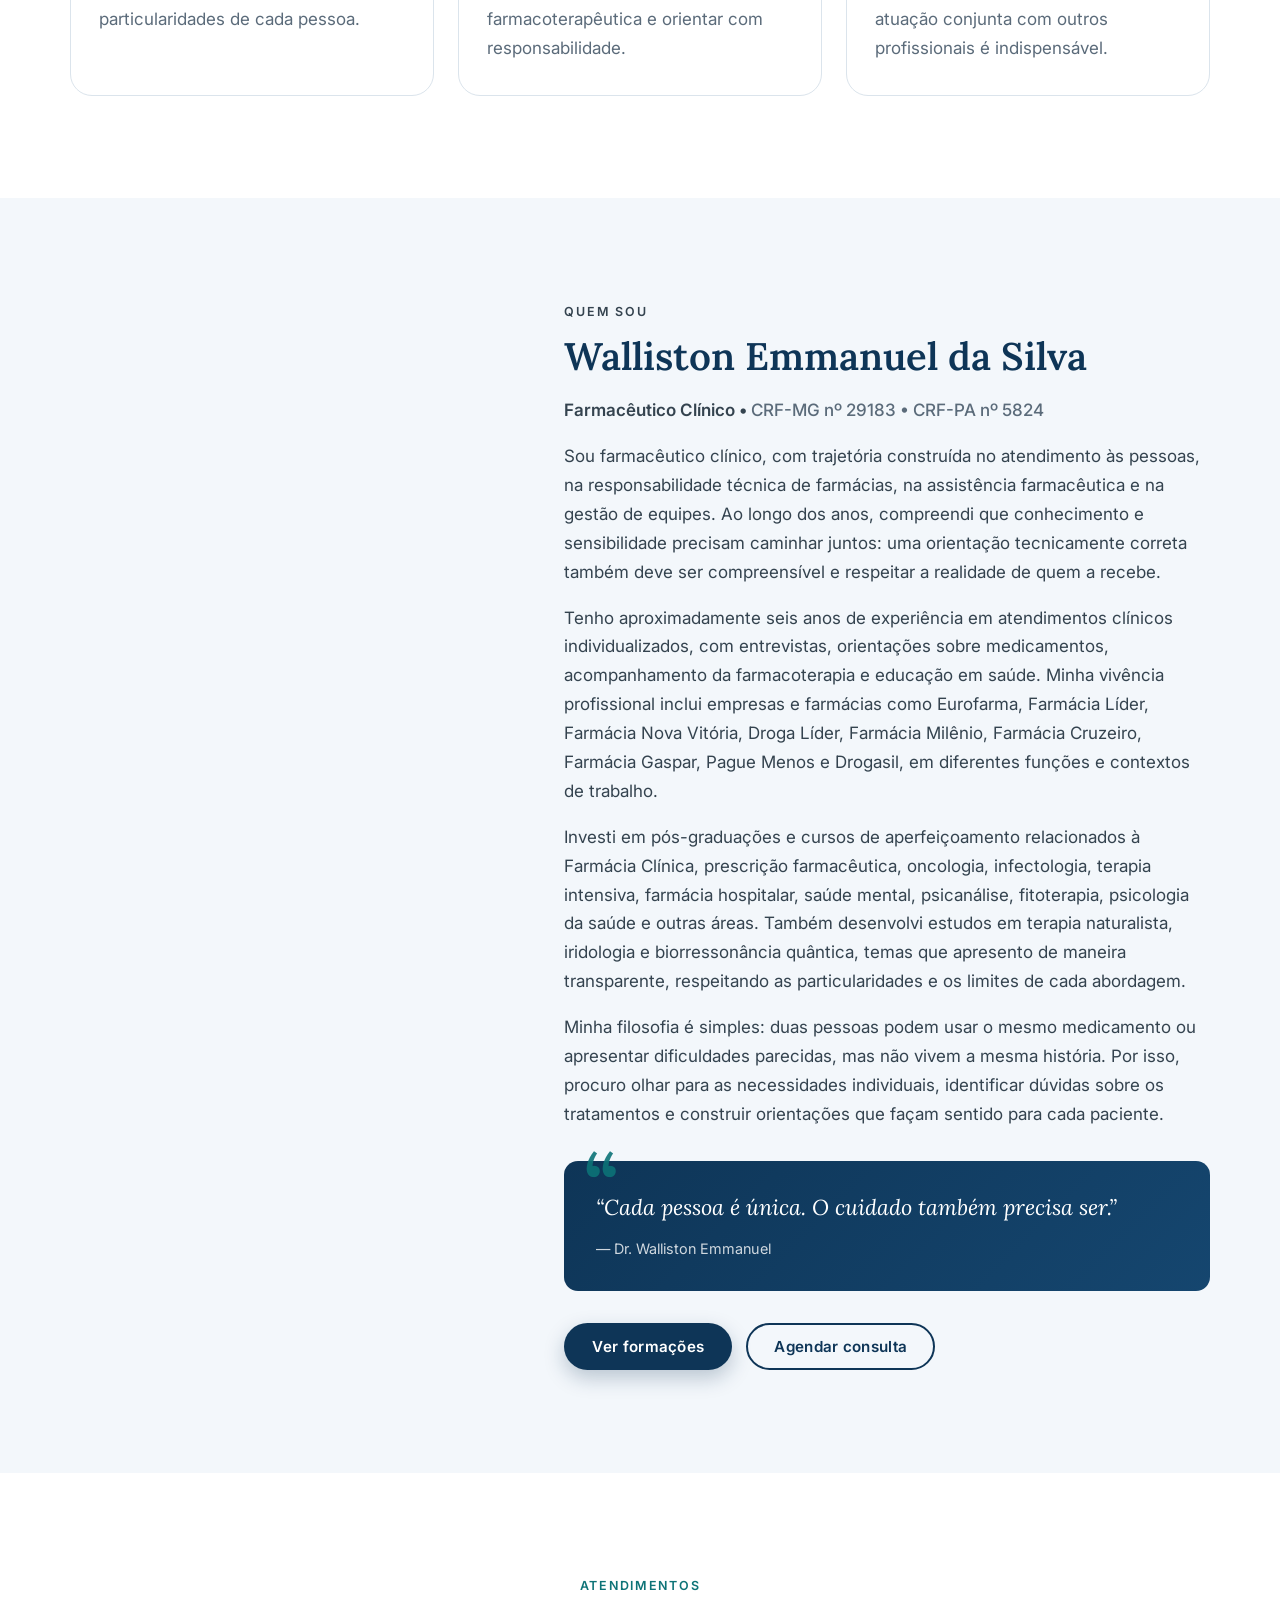
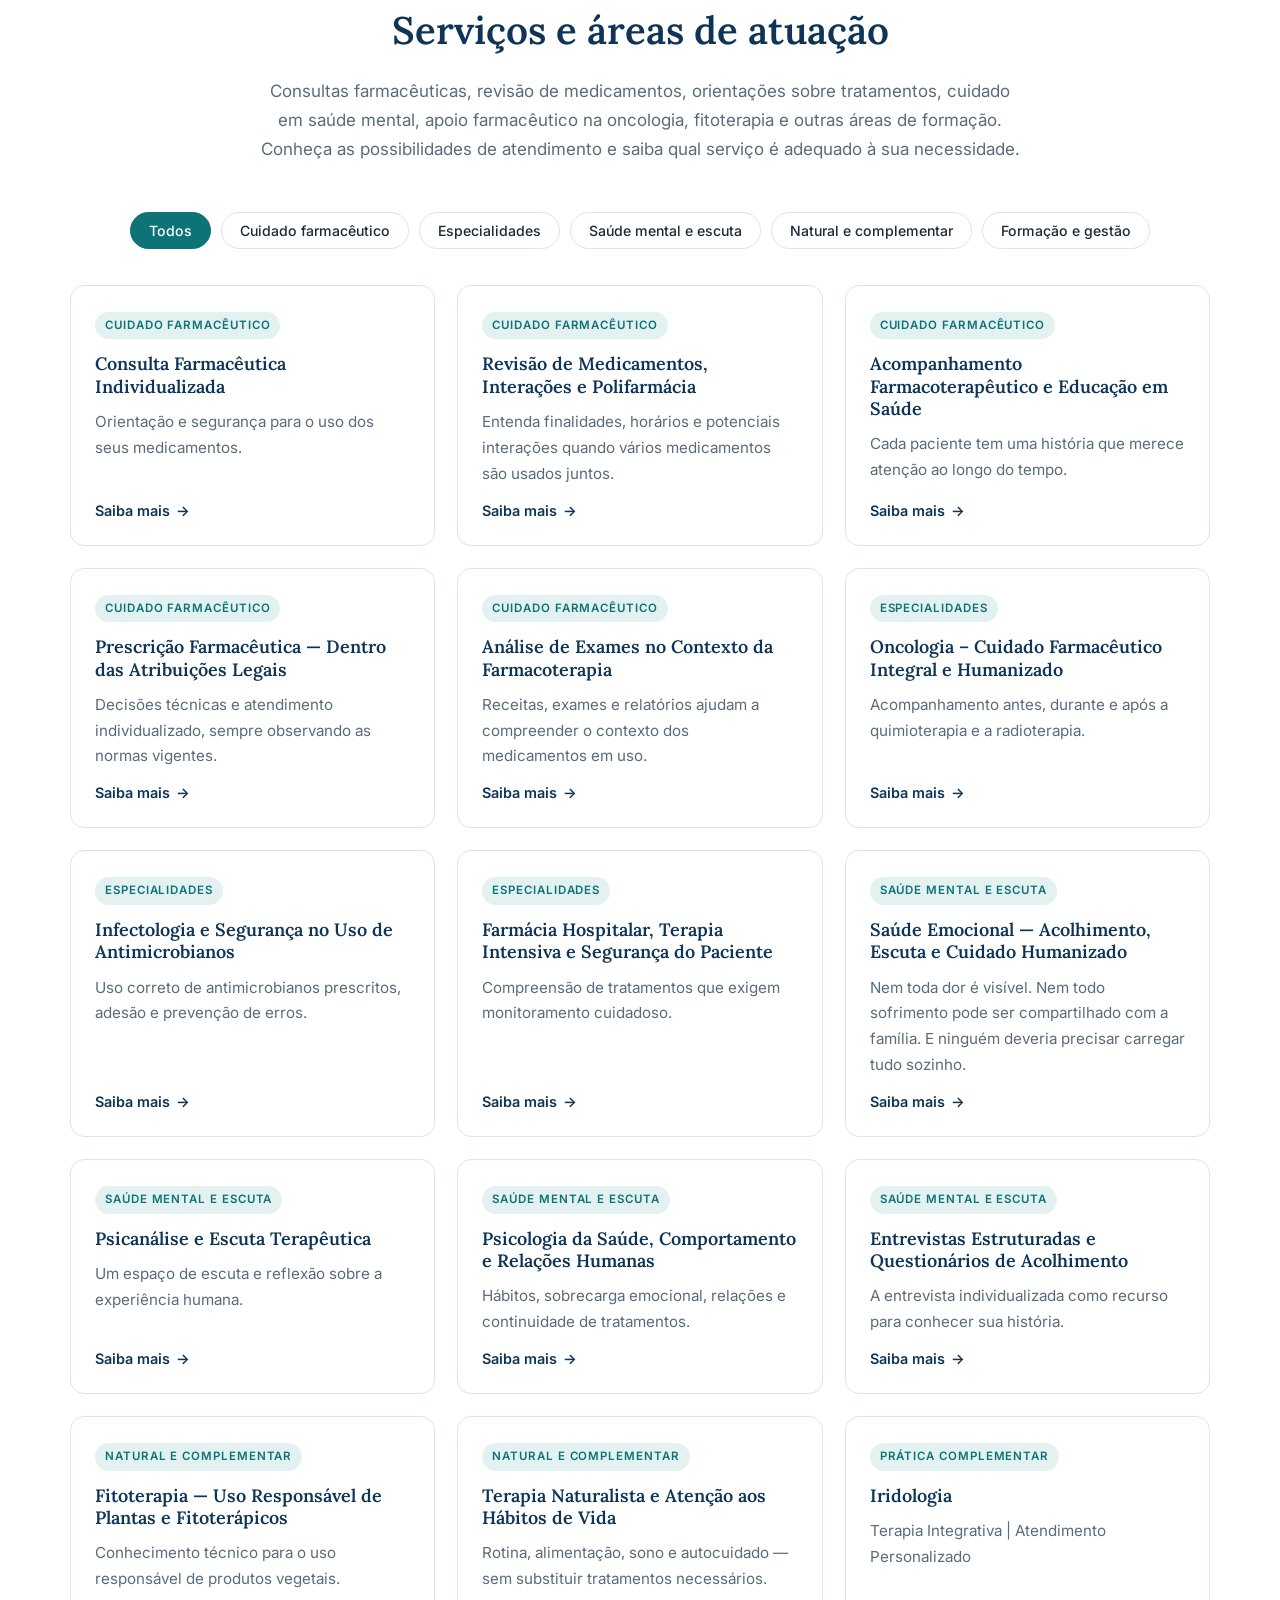
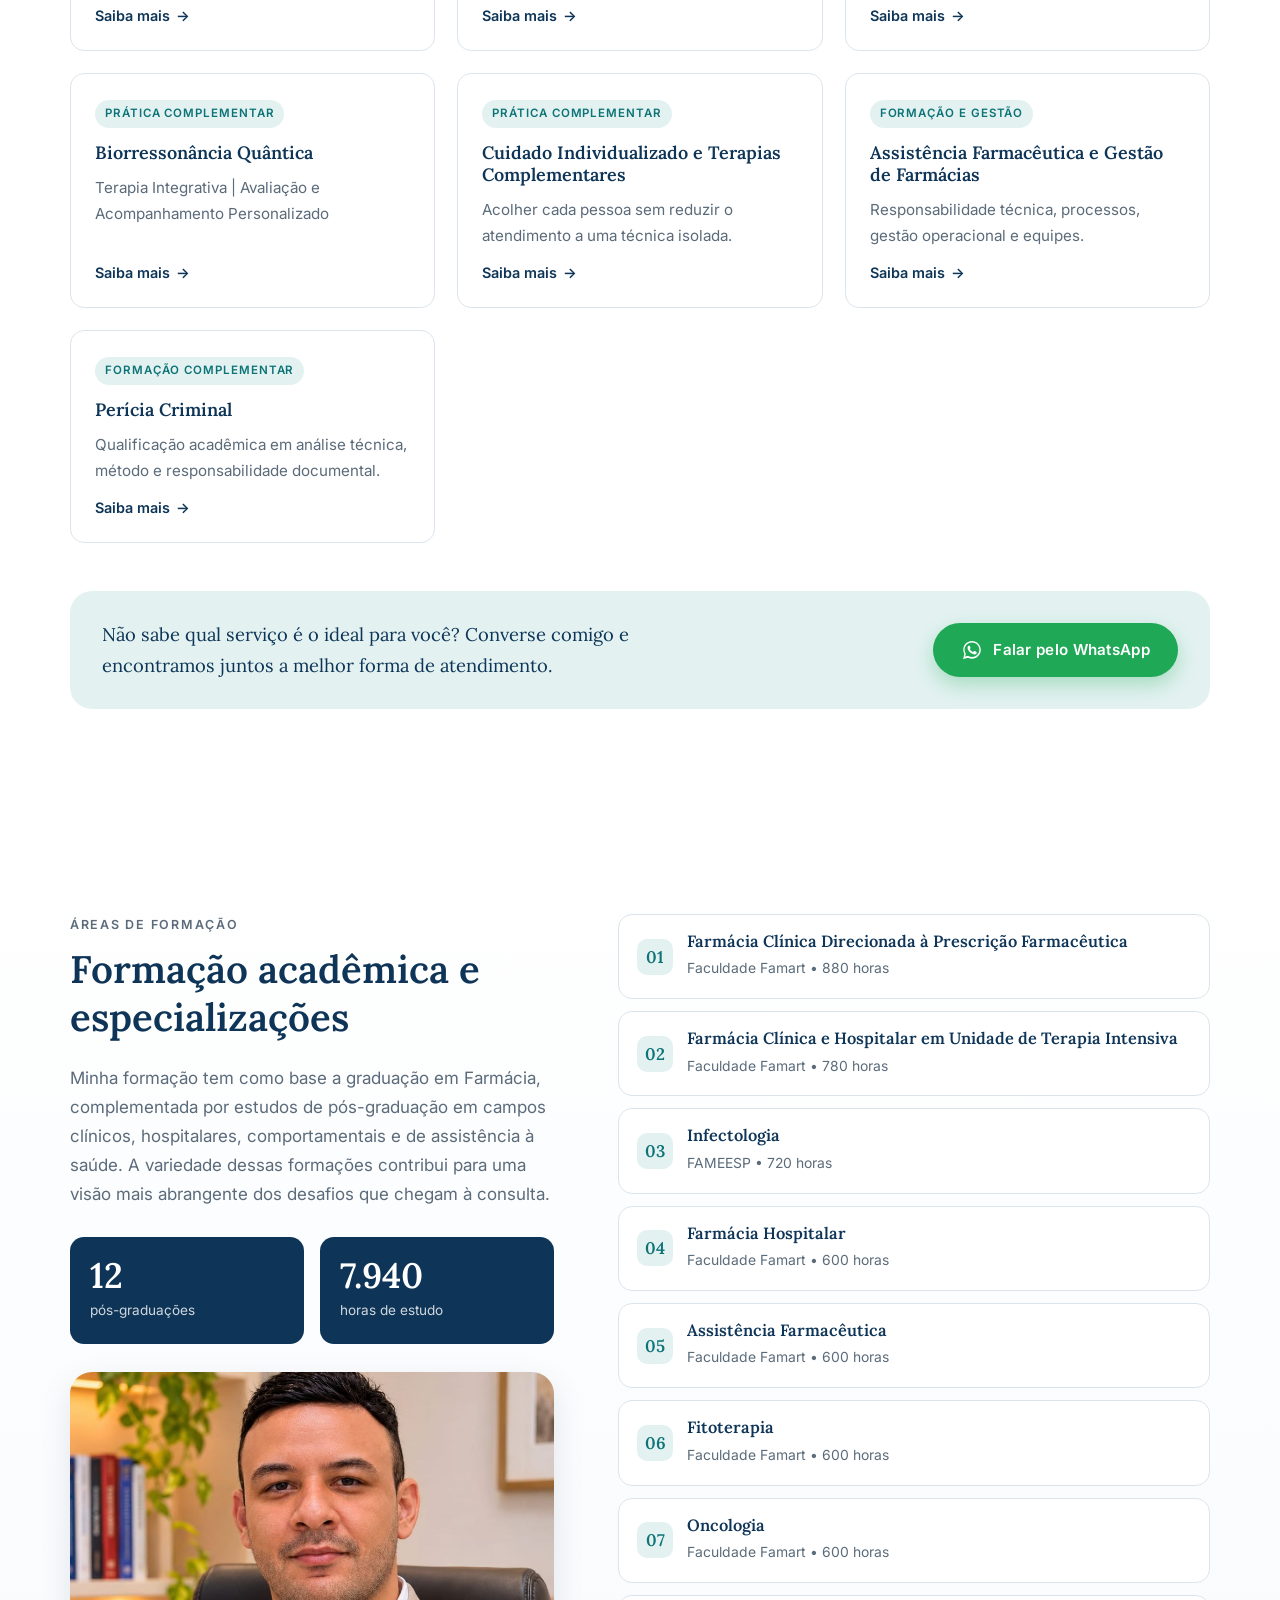
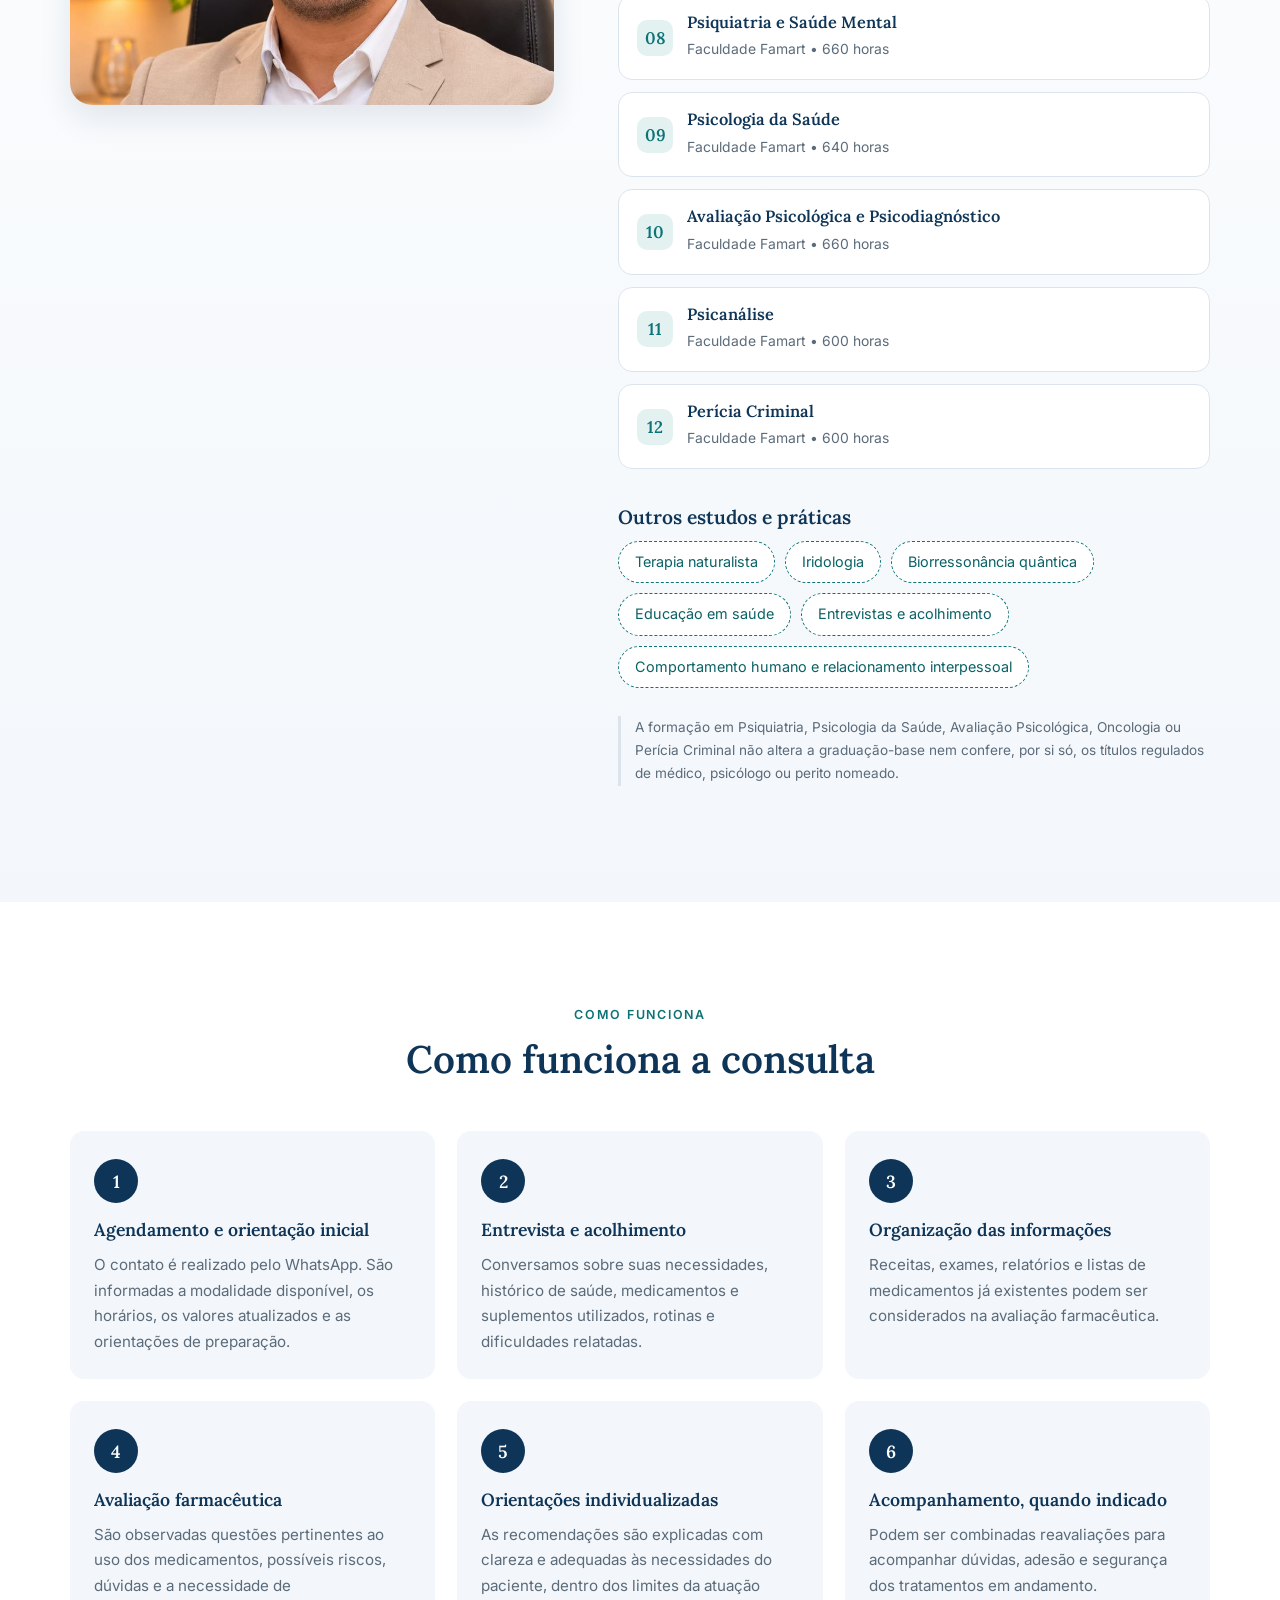
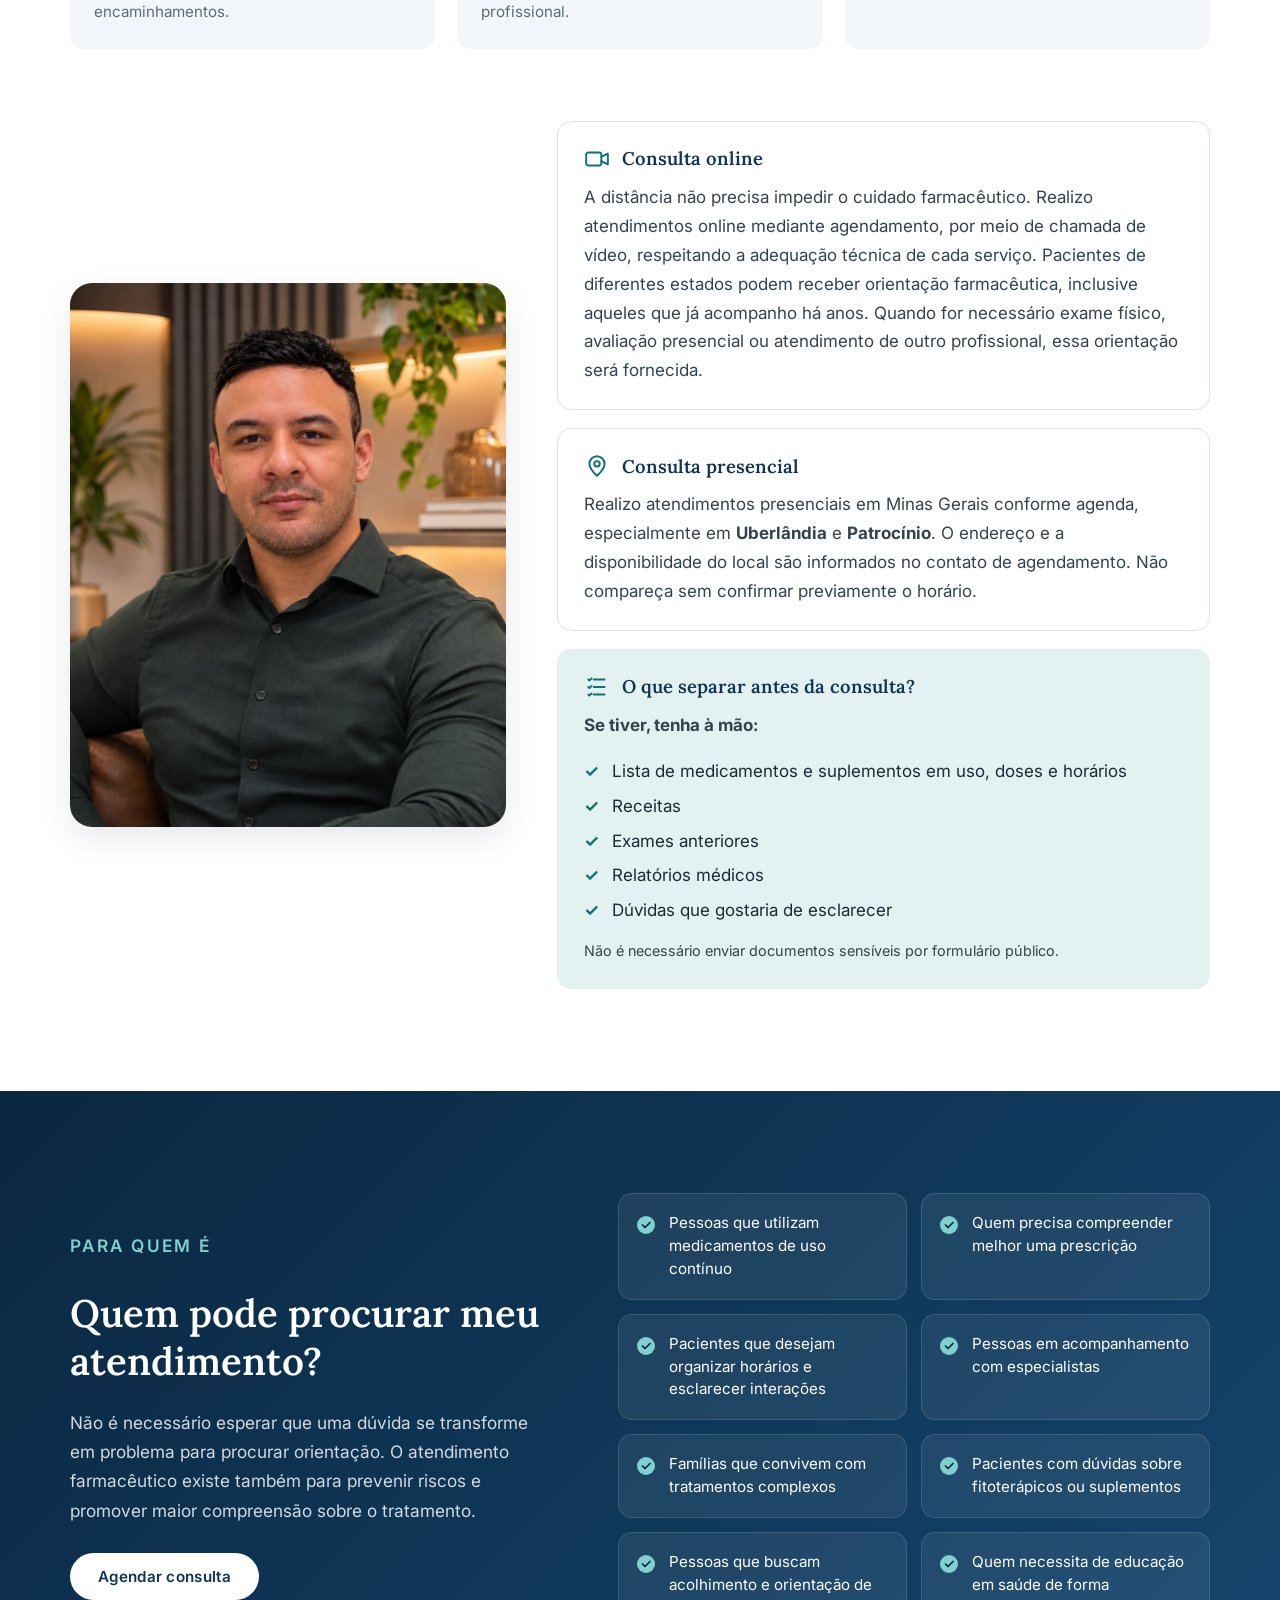
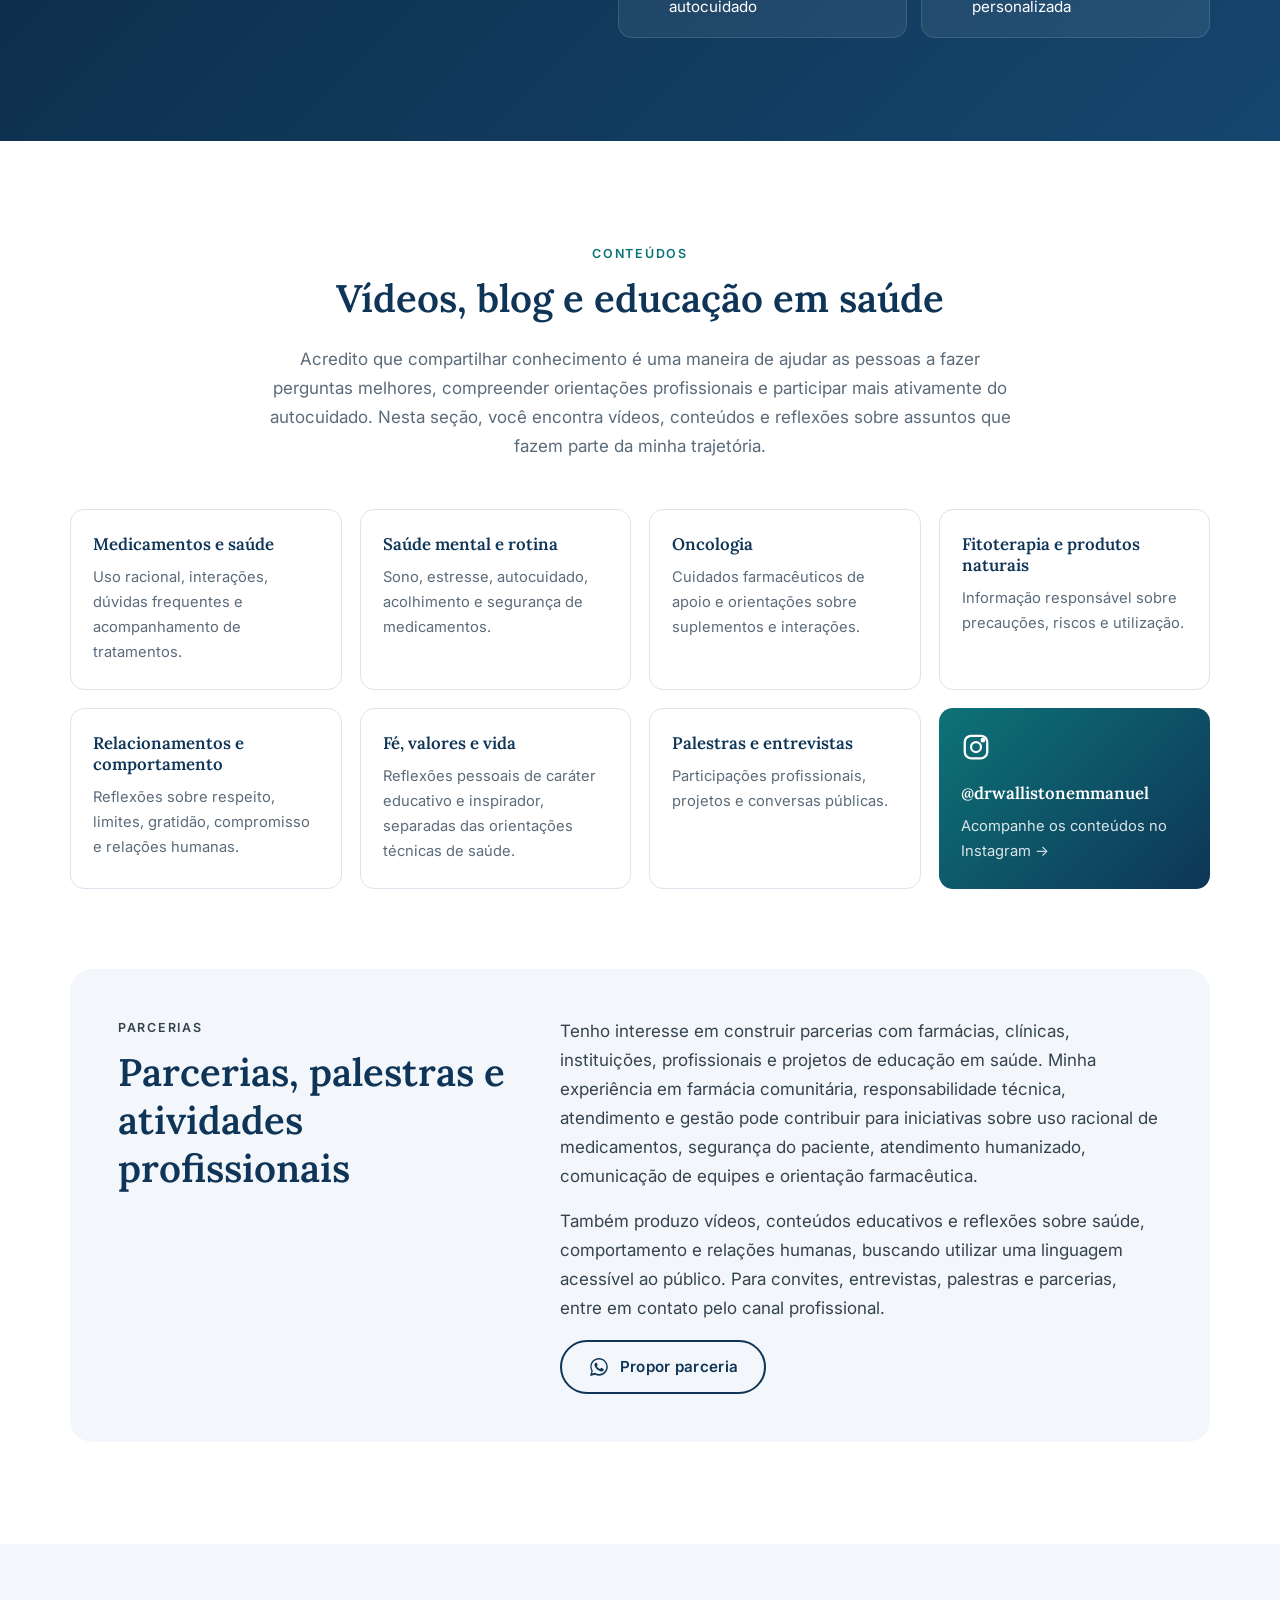
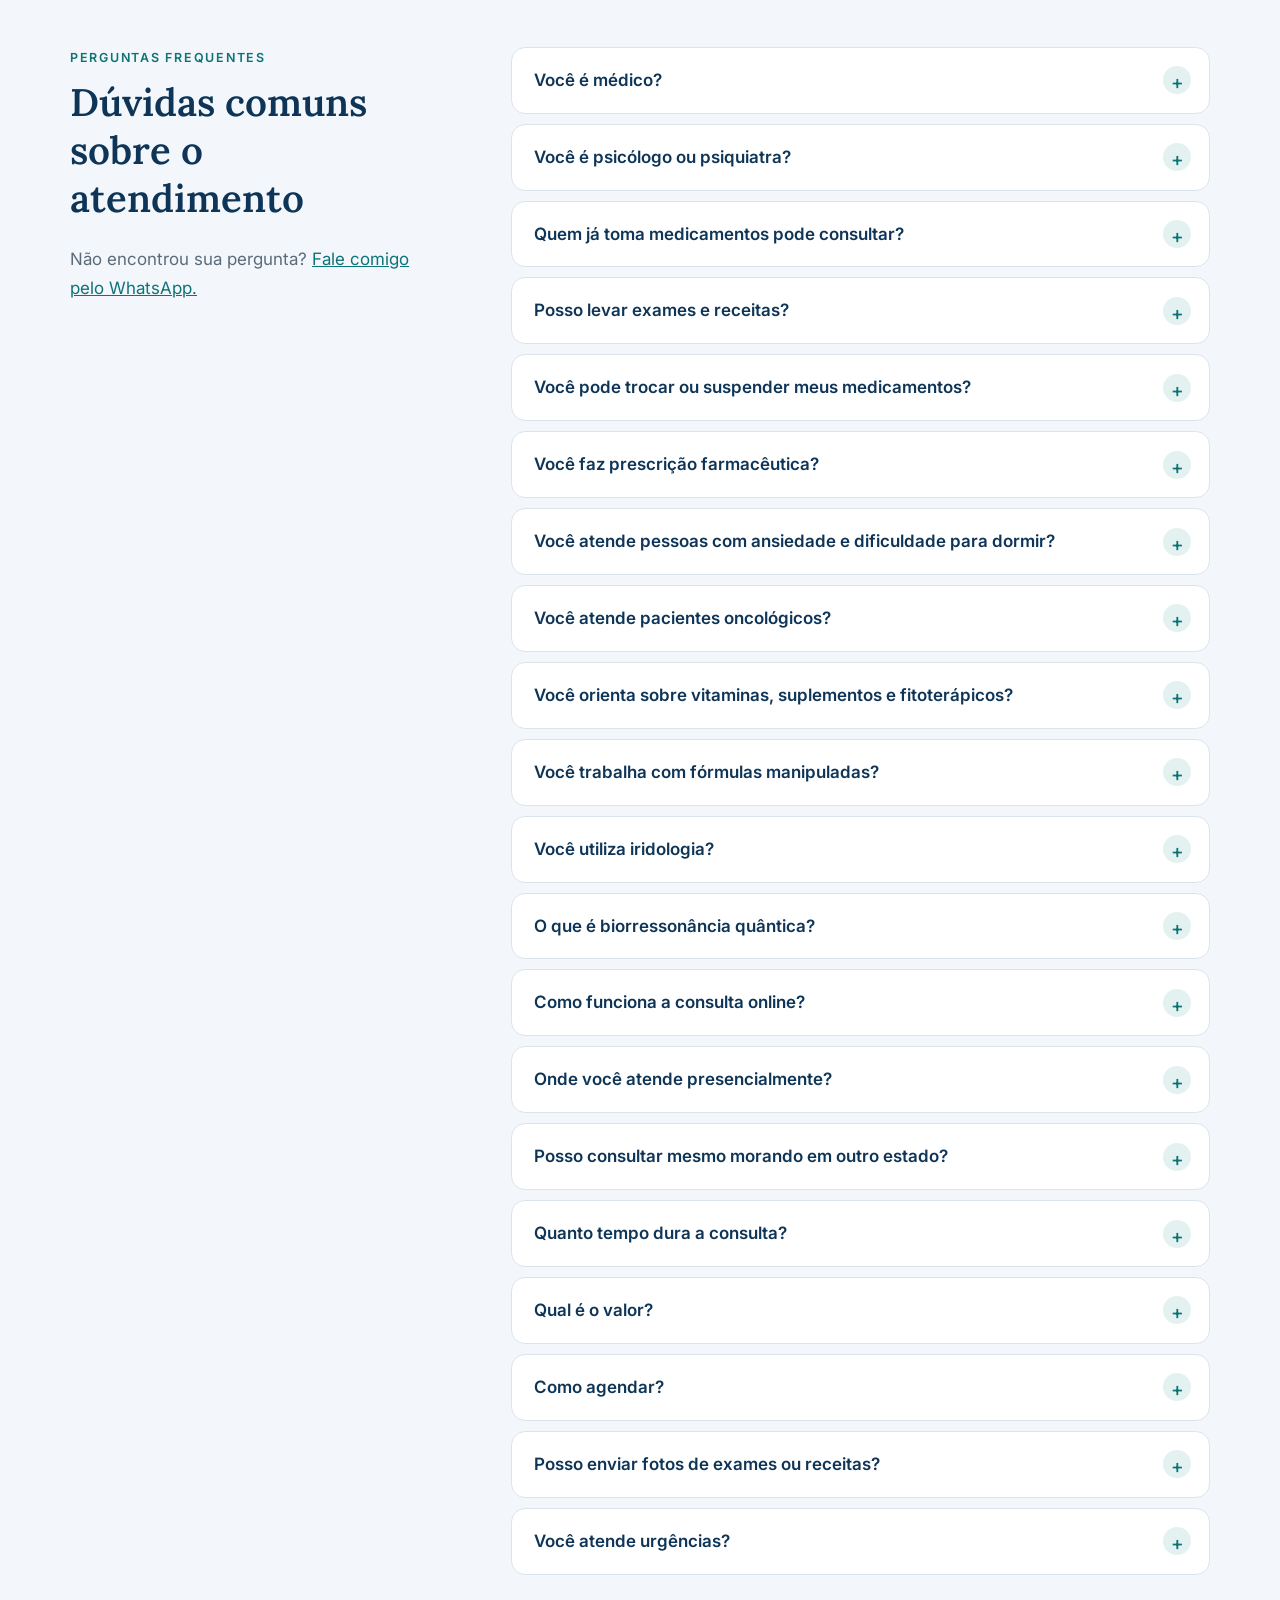
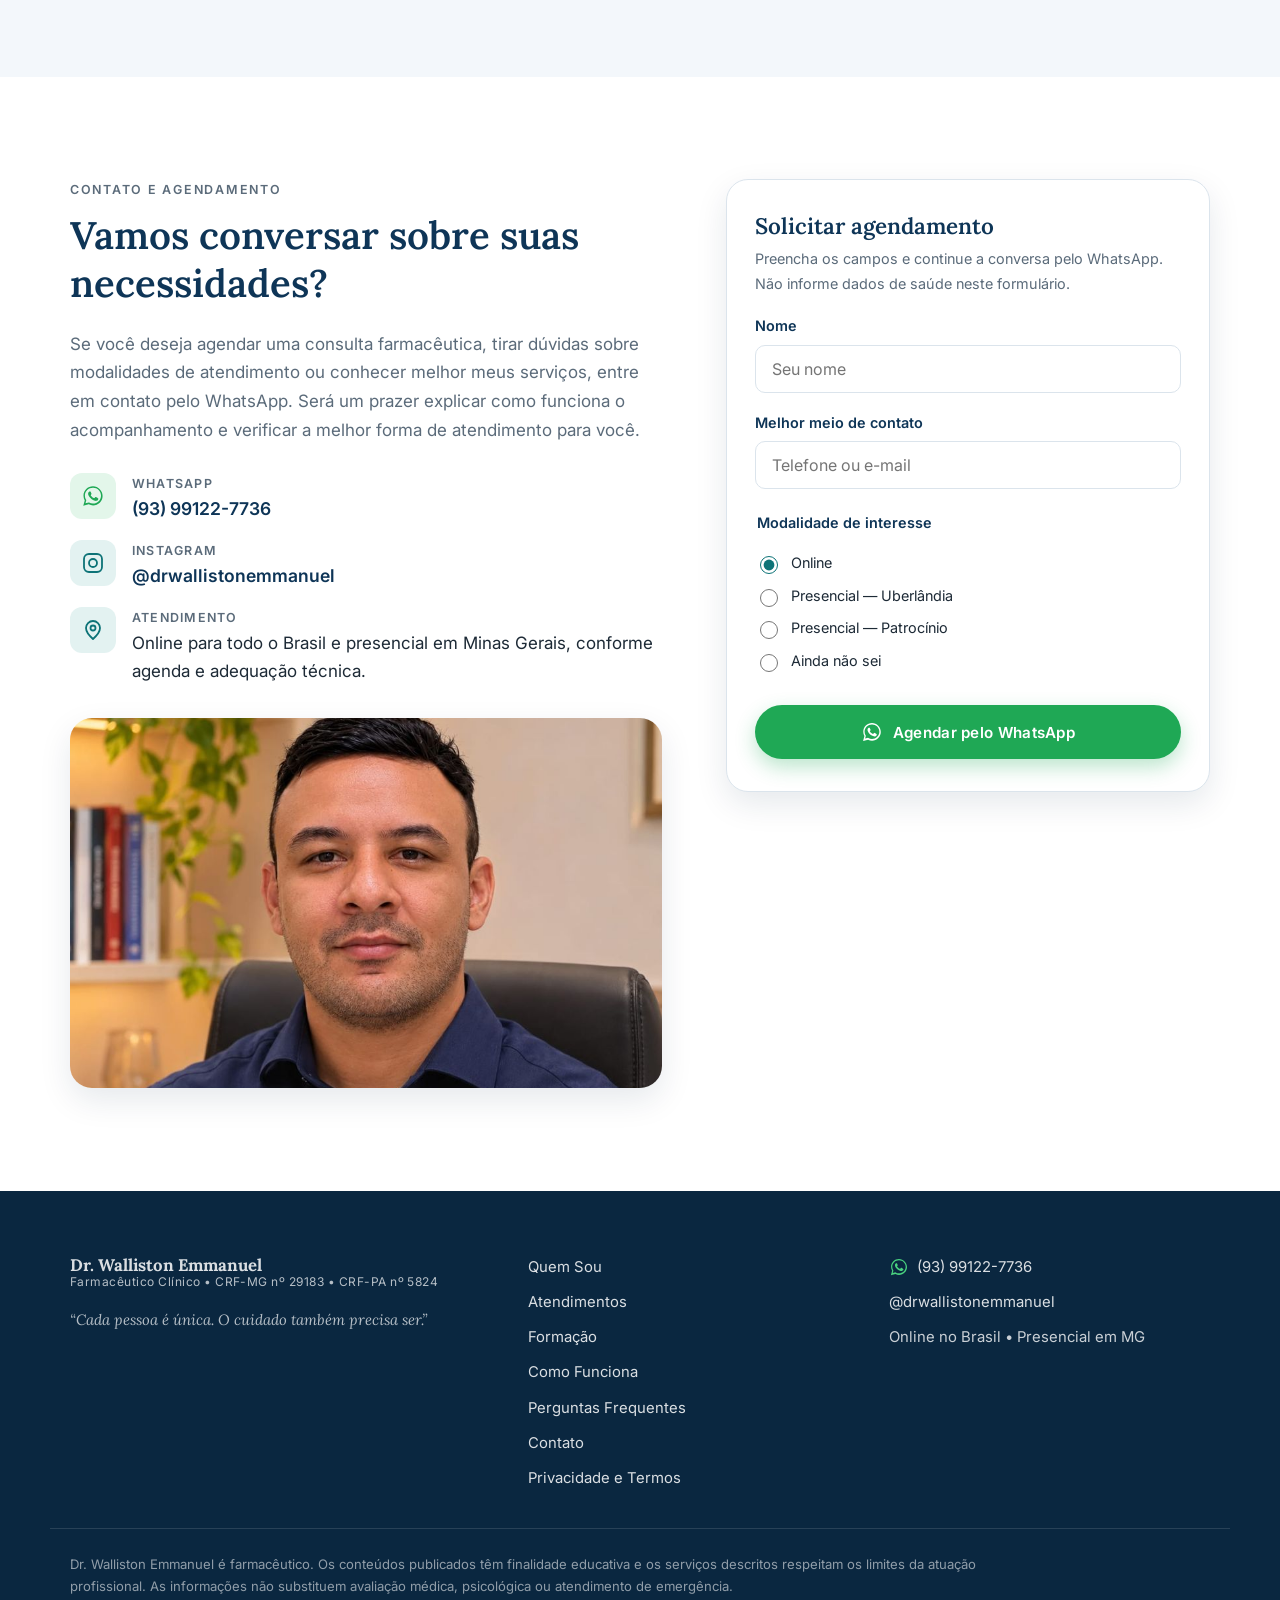
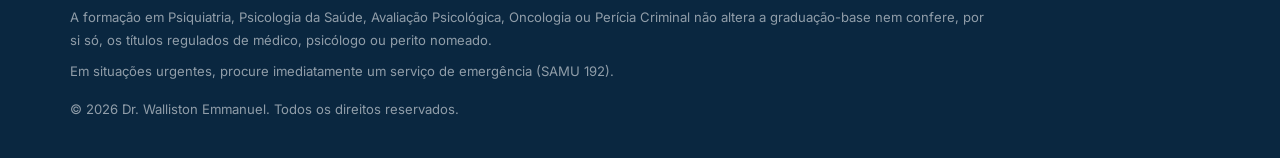
==== commit f3966b63: "Atualizacao CRF" ====
--- a/index.html
+++ b/index.html
@@ -130,7 +130,7 @@
         <div class="about__text reveal">
           <p class="eyebrow">Quem sou</p>
           <h2>Walliston Emmanuel da Silva</h2>
-          <p class="about__role">Farmacêutico Clínico • <span class="crf">CRF-MG nº <!-- TODO: inserir número confirmado -->[a confirmar]</span></p>
+          <p class="about__role">Farmacêutico Clínico • <span class="crf">CRF-MG nº 29183 • CRF-PA nº 5824</span></p>
           <p>Sou farmacêutico clínico, com trajetória construída no atendimento às pessoas, na responsabilidade técnica de farmácias, na assistência farmacêutica e na gestão de equipes. Ao longo dos anos, compreendi que conhecimento e sensibilidade precisam caminhar juntos: uma orientação tecnicamente correta também deve ser compreensível e respeitar a realidade de quem a recebe.</p>
           <p>Tenho aproximadamente seis anos de experiência em atendimentos clínicos individualizados, com entrevistas, orientações sobre medicamentos, acompanhamento da farmacoterapia e educação em saúde. Minha vivência profissional inclui empresas e farmácias como Eurofarma, Farmácia Líder, Farmácia Nova Vitória, Droga Líder, Farmácia Milênio, Farmácia Cruzeiro, Farmácia Gaspar, Pague Menos e Drogasil, em diferentes funções e contextos de trabalho.</p>
           <p>Investi em pós-graduações e cursos de aperfeiçoamento relacionados à Farmácia Clínica, prescrição farmacêutica, oncologia, infectologia, terapia intensiva, farmácia hospitalar, saúde mental, psicanálise, fitoterapia, psicologia da saúde e outras áreas. Também desenvolvi estudos em terapia naturalista, iridologia e biorressonância quântica, temas que apresento de maneira transparente, respeitando as particularidades e os limites de cada abordagem.</p>
@@ -663,7 +663,7 @@
     <div class="container footer__inner">
       <div class="footer__brand">
         <a href="#inicio" class="brand brand--light">
-                    <span class="brand__text"><strong>Dr. Walliston Emmanuel</strong><small>Farmacêutico Clínico • CRF-MG nº [a confirmar]</small></span>
+                    <span class="brand__text"><strong>Dr. Walliston Emmanuel</strong><small>Farmacêutico Clínico • CRF-MG nº 29183 • CRF-PA nº 5824</small></span>
         </a>
         <p class="footer__quote">“Cada pessoa é única. O cuidado também precisa ser.”</p>
       </div>
